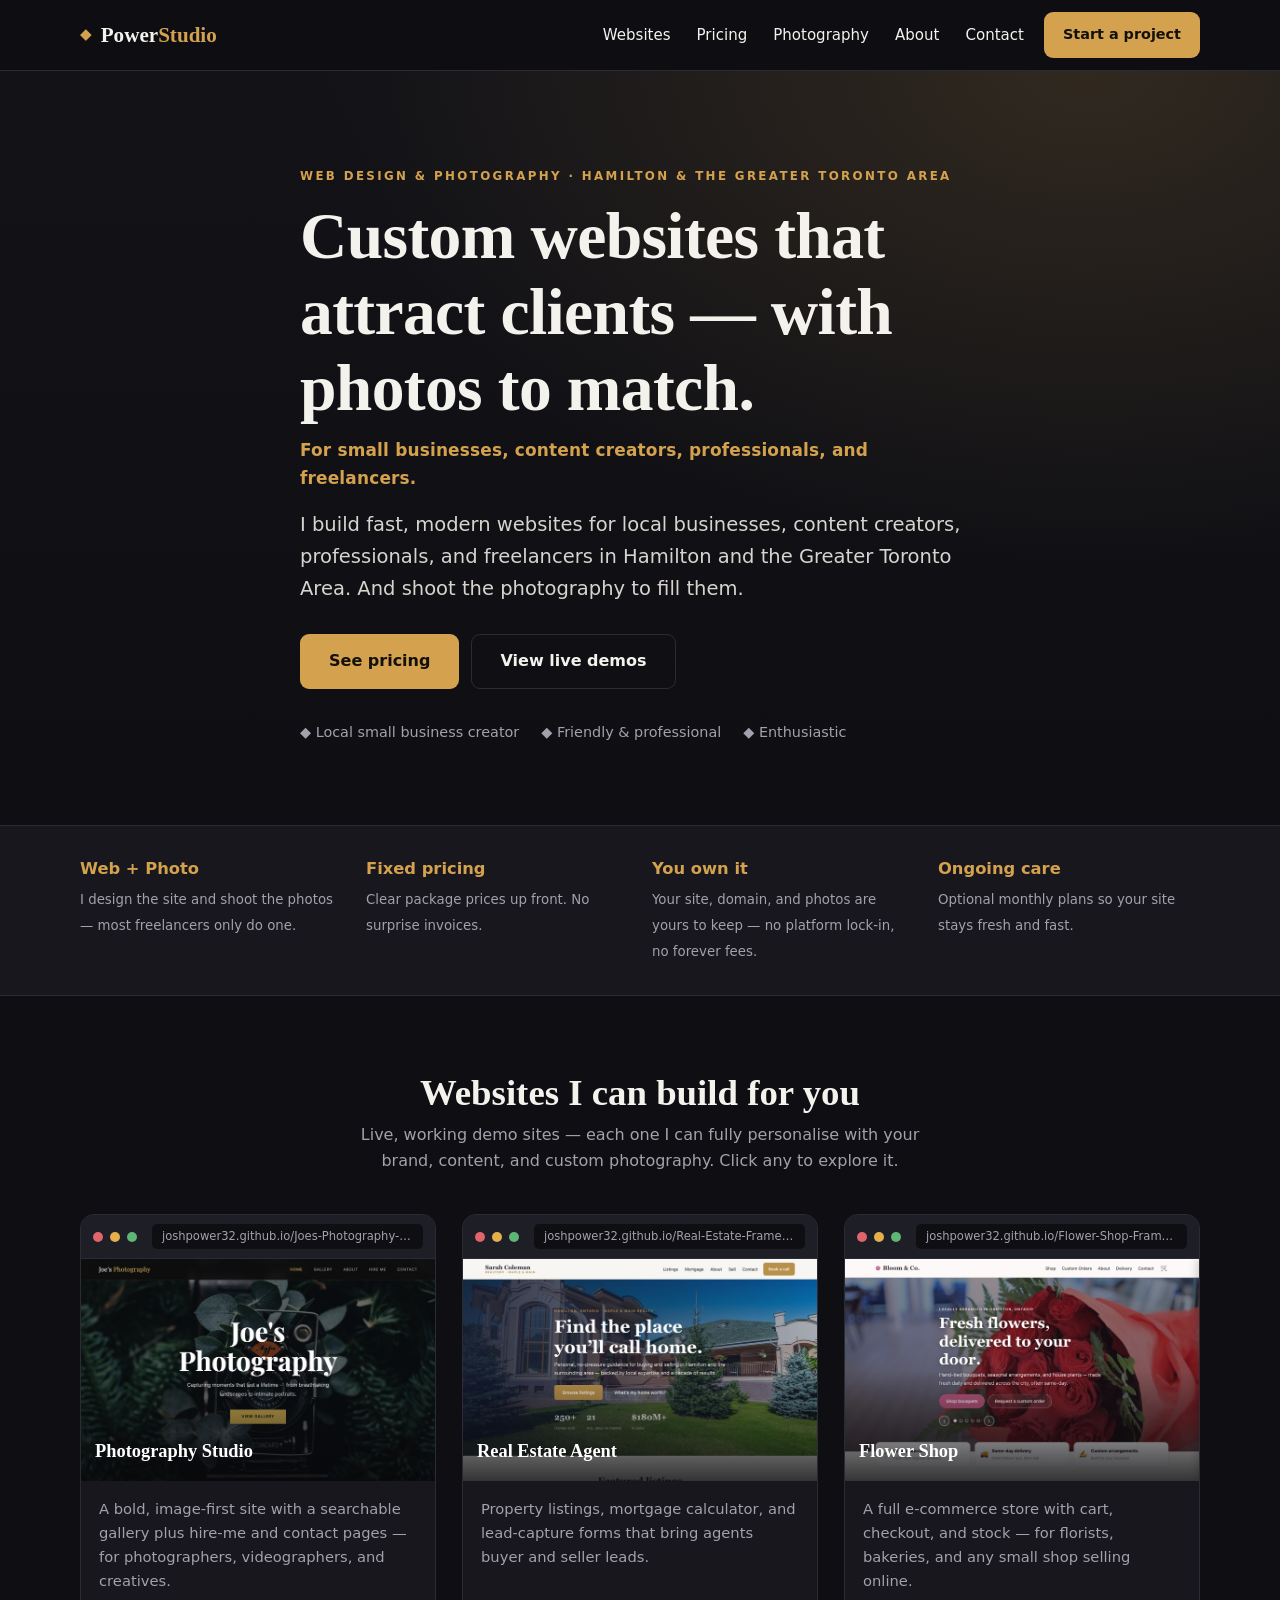
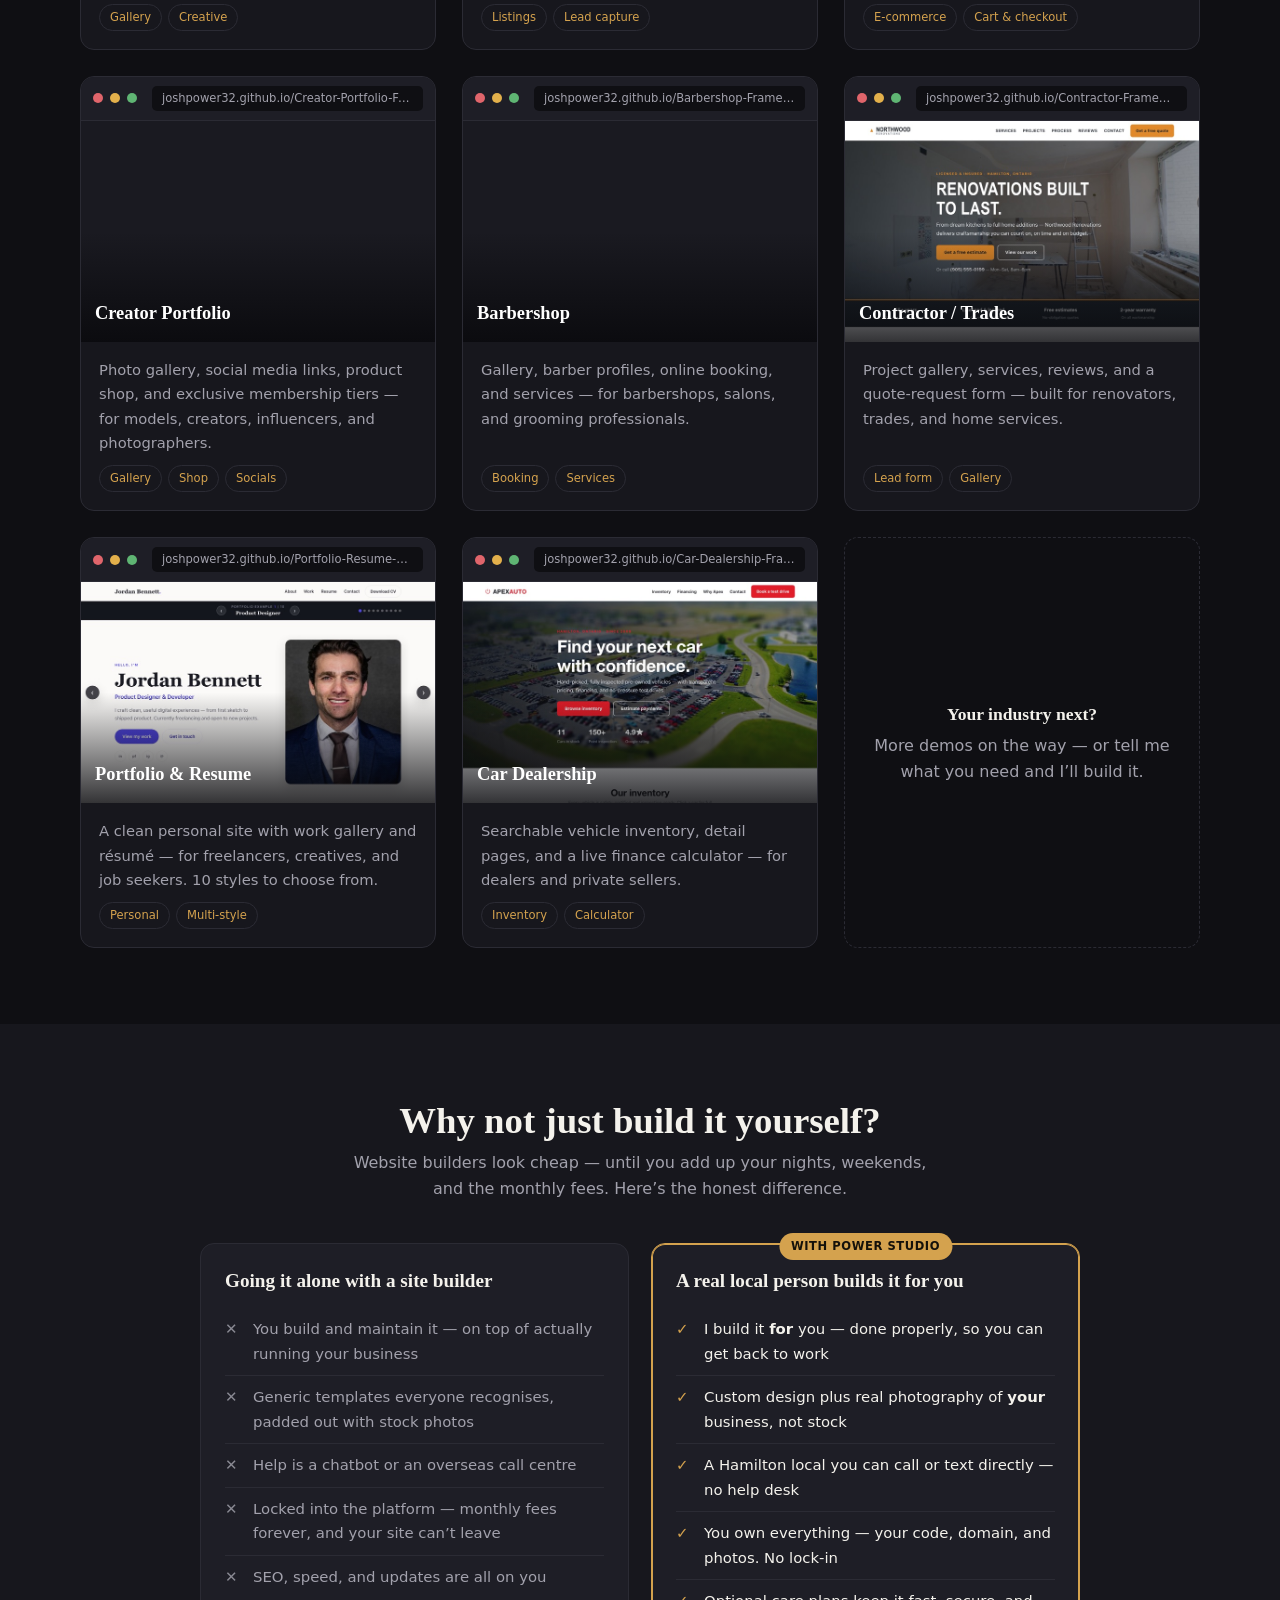
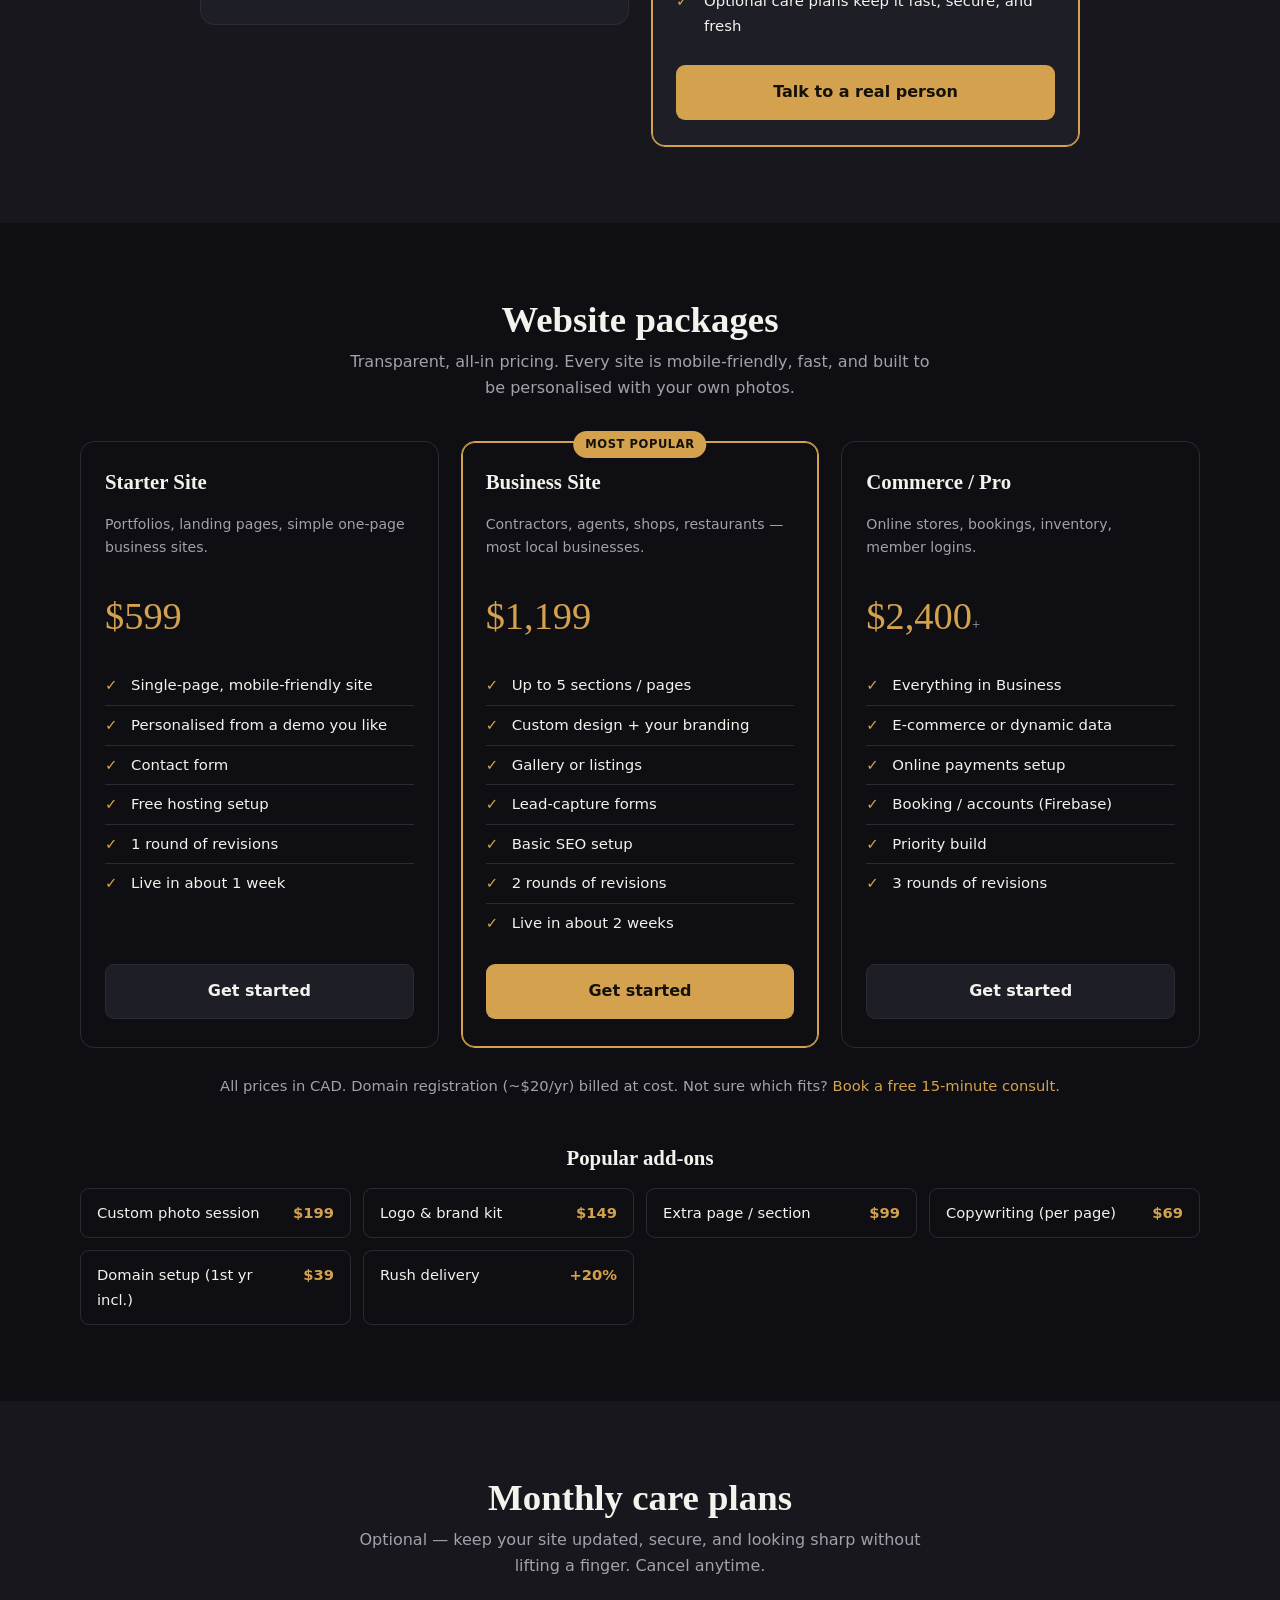
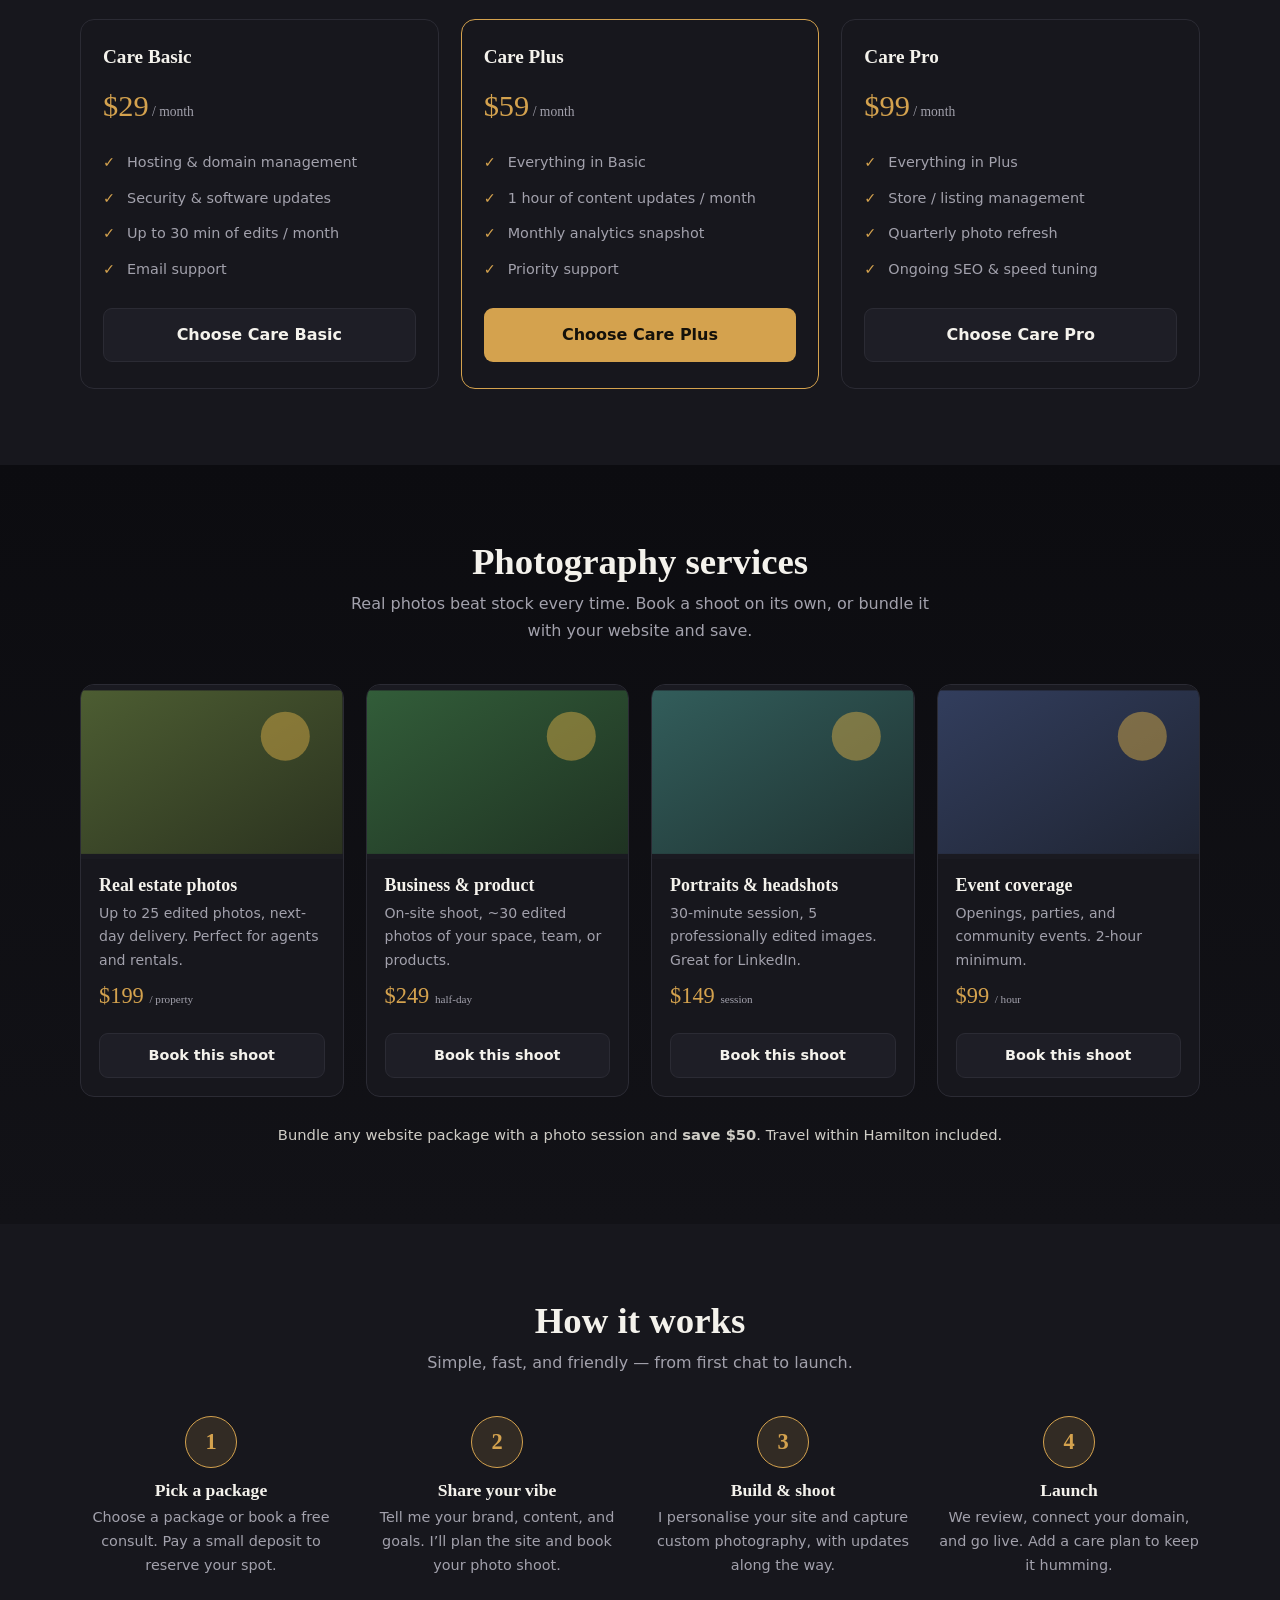
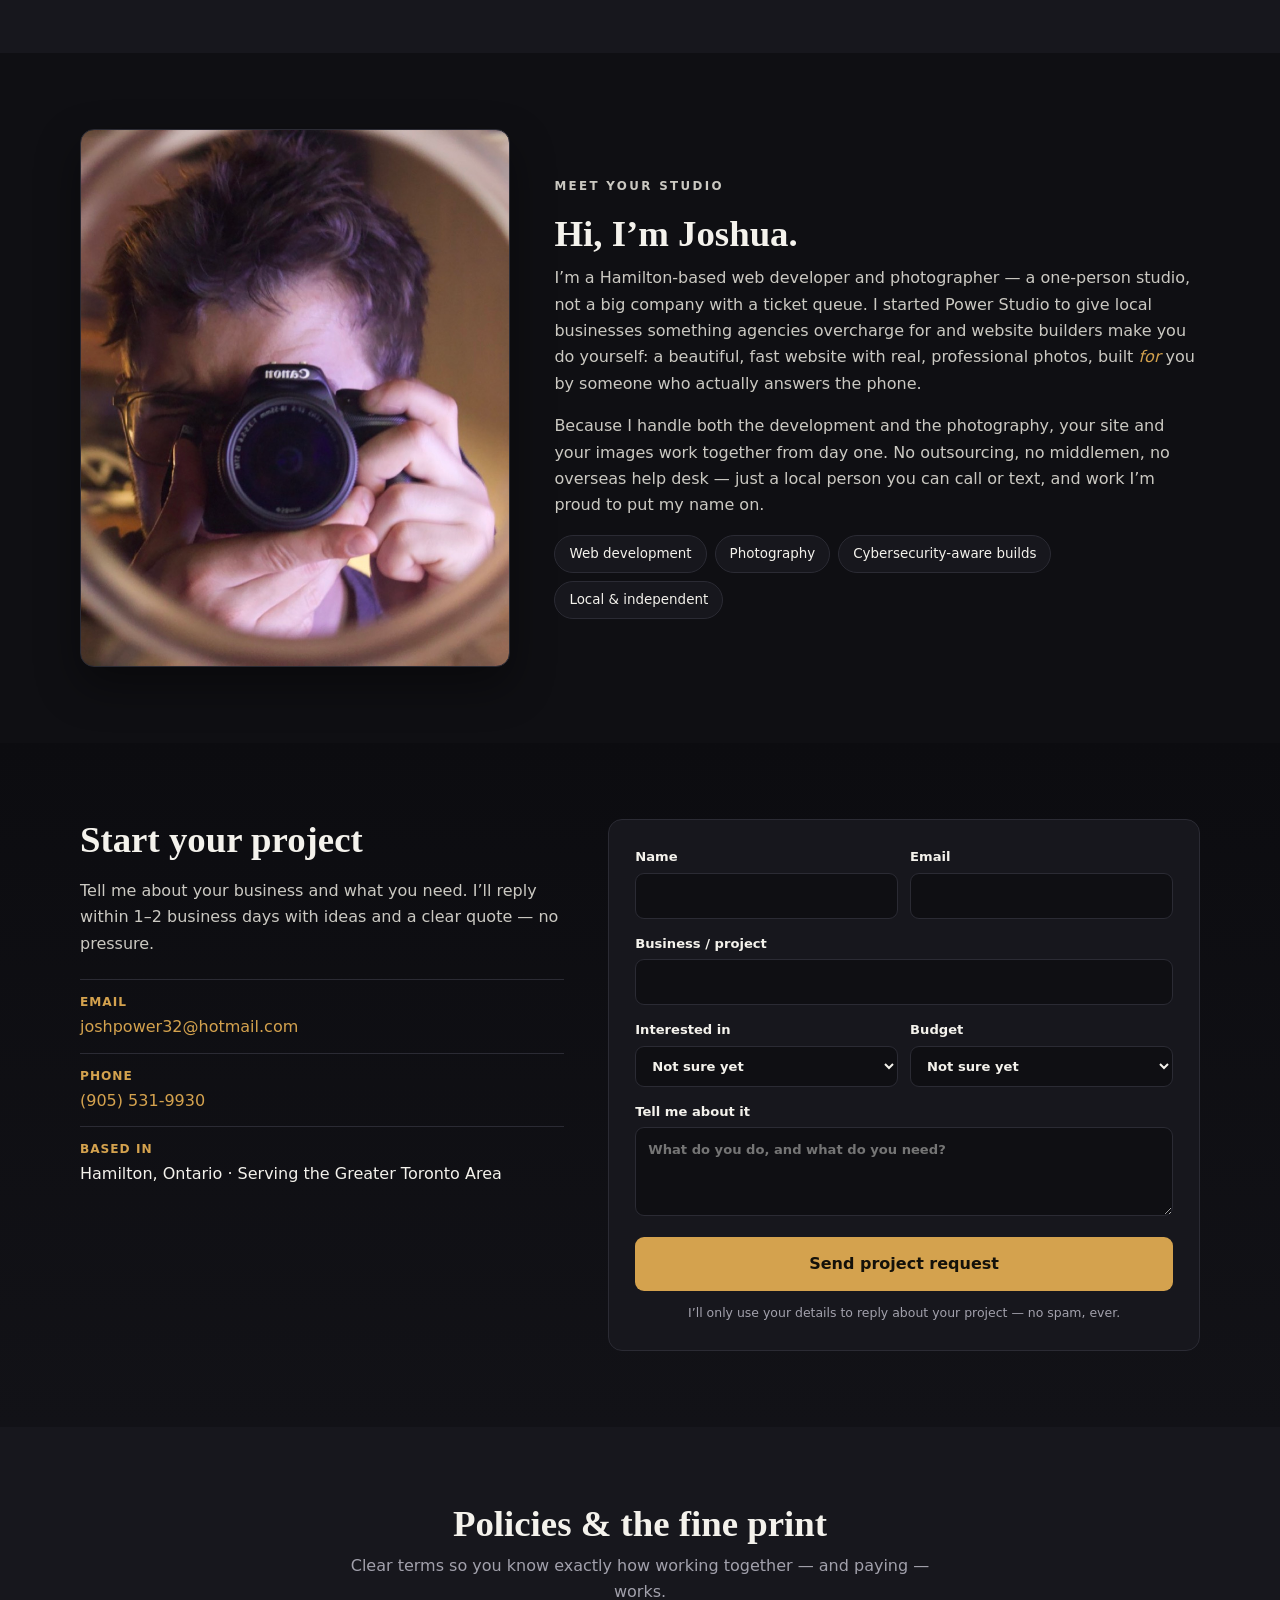
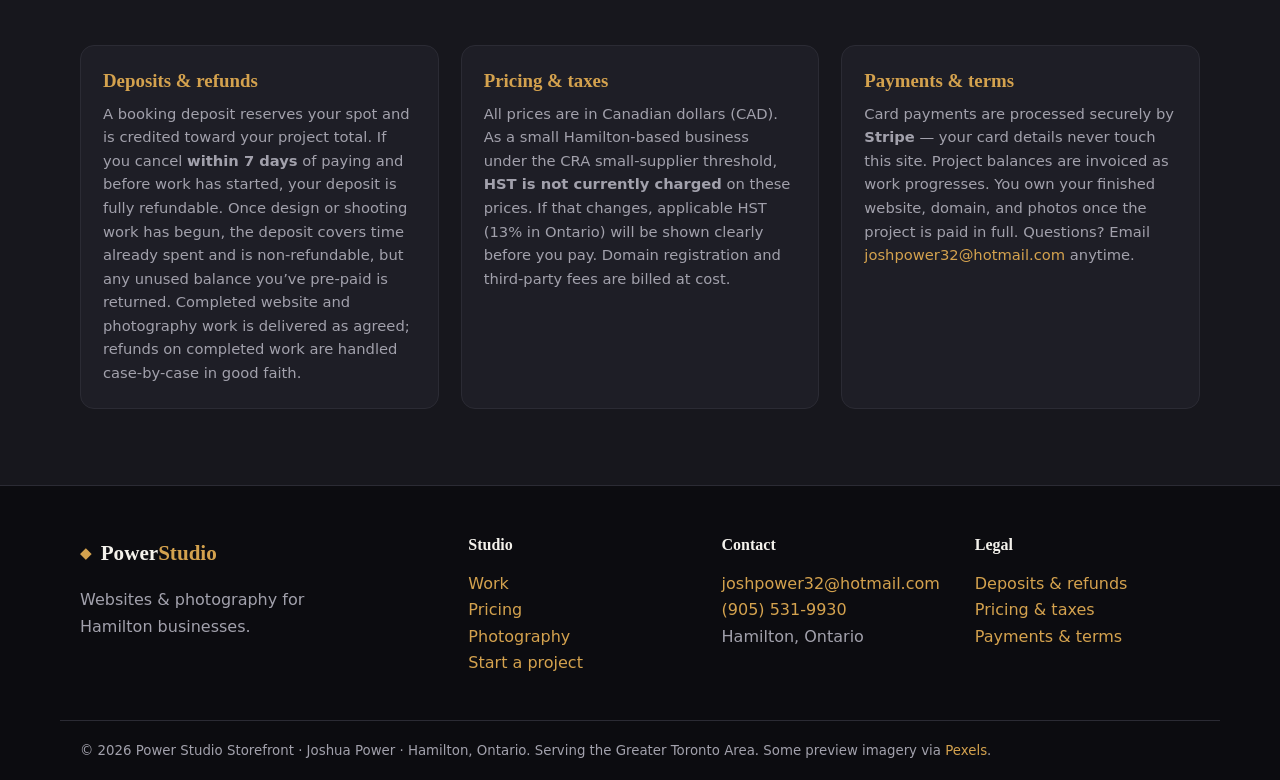
==== index.html @ 780d33e8 "Add content creators to hero tagline Co-Authored-By: Claude Haiku 4.5 <noreply@anthropic.com>" ====
<!DOCTYPE html>
<html lang="en">
<head>
    <meta charset="UTF-8">
    <meta name="viewport" content="width=device-width, initial-scale=1.0">
    <title>Power Studio — Websites &amp; Photography for Hamilton Businesses</title>
    <meta name="description" content="Custom websites and professional photography for local small businesses, professionals, and freelancers across Hamilton and the Greater Toronto Area, by Joshua Power. Browse packages, see live demos, and start your project.">

    <!-- Favicon -->
    <link rel="icon" type="image/svg+xml" href="assets/favicon.svg">

    <!-- Warm up Pexels connections for faster first image paint -->
    <link rel="preconnect" href="https://images.pexels.com">
    <link rel="preconnect" href="https://api.pexels.com" crossorigin>

    <!-- Open Graph / social share preview (Facebook, LinkedIn, iMessage) -->
    <meta property="og:type" content="website">
    <meta property="og:site_name" content="Power Studio Storefront">
    <meta property="og:title" content="Power Studio — Websites &amp; Photography for Hamilton Businesses">
    <meta property="og:description" content="Fast, modern websites with professional photography to match — for local small businesses, professionals, and freelancers across Hamilton &amp; the Greater Toronto Area.">
    <meta property="og:url" content="https://joshpower32.github.io/Power-Studio-Storefront/">
    <meta property="og:image" content="https://joshpower32.github.io/Power-Studio-Storefront/assets/share-card.jpg">
    <meta property="og:image:alt" content="Power Studio — websites &amp; photography for Hamilton businesses">

    <!-- Twitter / X card -->
    <meta name="twitter:card" content="summary_large_image">
    <meta name="twitter:title" content="Power Studio — Websites &amp; Photography for Hamilton Businesses">
    <meta name="twitter:description" content="Fast, modern websites with professional photography to match — for local businesses across Hamilton &amp; the Greater Toronto Area.">
    <meta name="twitter:image" content="https://joshpower32.github.io/Power-Studio-Storefront/assets/share-card.jpg">

    <link rel="stylesheet" href="styles.css">
</head>
<body>
    <!-- ===== Header / Nav ===== -->
    <header class="site-header" id="top">
        <div class="wrap nav">
            <a href="#top" class="brand">
                <span class="brand-mark" aria-hidden="true">◆</span>
                <span class="brand-name">Power<span>Studio</span></span>
            </a>
            <button class="nav-toggle" id="navToggle" aria-label="Open menu" aria-expanded="false">&#9776;</button>
            <nav class="nav-links" id="navLinks" aria-label="Primary">
                <a href="#work">Websites</a>
                <a href="#pricing">Pricing</a>
                <a href="#photography">Photography</a>
                <a href="#about">About</a>
                <a href="#contact">Contact</a>
            </nav>
            <a class="btn btn-primary btn-sm header-cta" href="#contact">Start a project</a>
        </div>
    </header>

    <!-- ===== Hero ===== -->
    <section class="hero">
        <div class="wrap hero-inner">
            <p class="eyebrow">Web design &amp; photography · Hamilton &amp; the Greater Toronto Area</p>
            <h1>Custom websites that attract clients — with photos to match.</h1>
            <p class="tagline-line">For small businesses, content creators, professionals, and freelancers.</p>
            <p class="lede">I build fast, modern websites for local businesses, content creators, professionals, and freelancers in Hamilton and the Greater Toronto Area. And shoot the photography to fill them.</p>
            <div class="hero-actions">
                <a class="btn btn-primary" href="#pricing">See pricing</a>
                <a class="btn btn-outline" href="#work">View live demos</a>
            </div>
            <div class="hero-diff">
                <span>◆ Local small business creator</span>
                <span>◆ Friendly &amp; professional</span>
                <span>◆ Enthusiastic</span>
            </div>
        </div>
    </section>

    <!-- ===== Differentiator strip ===== -->
    <section class="strip">
        <div class="wrap strip-inner">
            <div class="strip-item"><b>Web + Photo</b><small>I design the site and shoot the photos — most freelancers only do one.</small></div>
            <div class="strip-item"><b>Fixed pricing</b><small>Clear package prices up front. No surprise invoices.</small></div>
            <div class="strip-item"><b>You own it</b><small>Your site, domain, and photos are yours to keep — no platform lock-in, no forever fees.</small></div>
            <div class="strip-item"><b>Ongoing care</b><small>Optional monthly plans so your site stays fresh and fast.</small></div>
        </div>
    </section>

    <!-- ===== Work / demos ===== -->
    <section id="work" class="section">
        <div class="wrap">
            <div class="section-head">
                <h2>Websites I can build for you</h2>
                <p>Live, working demo sites — each one I can fully personalise with your brand, content, and custom photography. Click any to explore it.</p>
            </div>
            <div class="work-grid" id="workGrid"></div>
        </div>
    </section>

    <!-- ===== Why not DIY? comparison ===== -->
    <section id="why" class="section section-alt">
        <div class="wrap">
            <div class="section-head">
                <h2>Why not just build it yourself?</h2>
                <p>Website builders look cheap — until you add up your nights, weekends, and the monthly fees. Here’s the honest difference.</p>
            </div>
            <div class="compare-grid">
                <div class="compare-card compare-diy">
                    <h3>Going it alone with a site builder</h3>
                    <ul>
                        <li>You build and maintain it — on top of actually running your business</li>
                        <li>Generic templates everyone recognises, padded out with stock photos</li>
                        <li>Help is a chatbot or an overseas call centre</li>
                        <li>Locked into the platform — monthly fees forever, and your site can’t leave</li>
                        <li>SEO, speed, and updates are all on you</li>
                    </ul>
                </div>
                <div class="compare-card compare-you">
                    <span class="compare-tag">With Power Studio</span>
                    <h3>A real local person builds it for you</h3>
                    <ul>
                        <li>I build it <b>for</b> you — done properly, so you can get back to work</li>
                        <li>Custom design plus real photography of <b>your</b> business, not stock</li>
                        <li>A Hamilton local you can call or text directly — no help desk</li>
                        <li>You own everything — your code, domain, and photos. No lock-in</li>
                        <li>Optional care plans keep it fast, secure, and fresh</li>
                    </ul>
                    <a class="btn btn-primary btn-block" href="#contact">Talk to a real person</a>
                </div>
            </div>
        </div>
    </section>

    <!-- ===== Pricing: website packages ===== -->
    <section id="pricing" class="section">
        <div class="wrap">
            <div class="section-head">
                <h2>Website packages</h2>
                <p>Transparent, all-in pricing. Every site is mobile-friendly, fast, and built to be personalised with your own photos.</p>
            </div>
            <div class="package-grid" id="packageGrid"></div>
            <p class="pricing-foot">All prices in CAD. Domain registration (~$20/yr) billed at cost. Not sure which fits? <a href="#contact">Book a free 15-minute consult.</a></p>

            <div class="addons">
                <h3>Popular add-ons</h3>
                <ul class="addon-list" id="addonList"></ul>
            </div>
        </div>
    </section>

    <!-- ===== Care plans ===== -->
    <section id="care" class="section section-alt">
        <div class="wrap">
            <div class="section-head">
                <h2>Monthly care plans</h2>
                <p>Optional — keep your site updated, secure, and looking sharp without lifting a finger. Cancel anytime.</p>
            </div>
            <div class="care-grid" id="careGrid"></div>
        </div>
    </section>

    <!-- ===== Photography ===== -->
    <section id="photography" class="section section-dark">
        <div class="wrap">
            <div class="section-head section-head--light">
                <h2>Photography services</h2>
                <p>Real photos beat stock every time. Book a shoot on its own, or bundle it with your website and save.</p>
            </div>
            <div class="photo-grid" id="photoGrid"></div>
            <p class="pricing-foot light">Bundle any website package with a photo session and <b>save $50</b>. Travel within Hamilton included.</p>
        </div>
    </section>

    <!-- ===== Process ===== -->
    <section class="section section-alt">
        <div class="wrap">
            <div class="section-head">
                <h2>How it works</h2>
                <p>Simple, fast, and friendly — from first chat to launch.</p>
            </div>
            <ol class="process-steps">
                <li><span class="step-num">1</span><h3>Pick a package</h3><p>Choose a package or book a free consult. Pay a small deposit to reserve your spot.</p></li>
                <li><span class="step-num">2</span><h3>Share your vibe</h3><p>Tell me your brand, content, and goals. I’ll plan the site and book your photo shoot.</p></li>
                <li><span class="step-num">3</span><h3>Build &amp; shoot</h3><p>I personalise your site and capture custom photography, with updates along the way.</p></li>
                <li><span class="step-num">4</span><h3>Launch</h3><p>We review, connect your domain, and go live. Add a care plan to keep it humming.</p></li>
            </ol>
        </div>
    </section>

    <!-- ===== About ===== -->
    <section id="about" class="section">
        <div class="wrap about-grid">
            <div class="about-portrait" id="aboutPortrait" aria-hidden="true"></div>
            <div class="about-copy">
                <p class="eyebrow">Meet your studio</p>
                <h2>Hi, I’m Joshua.</h2>
                <p>I’m a Hamilton-based web developer and photographer — a one-person studio, not a big company with a ticket queue. I started Power Studio to give local businesses something agencies overcharge for and website builders make you do yourself: a beautiful, fast website with real, professional photos, built <em>for</em> you by someone who actually answers the phone.</p>
                <p>Because I handle both the development and the photography, your site and your images work together from day one. No outsourcing, no middlemen, no overseas help desk — just a local person you can call or text, and work I’m proud to put my name on.</p>
                <div class="about-badges">
                    <span>Web development</span><span>Photography</span><span>Cybersecurity-aware builds</span><span>Local &amp; independent</span>
                </div>
            </div>
        </div>
    </section>

    <!-- ===== Contact ===== -->
    <section id="contact" class="section section-dark">
        <div class="wrap contact-grid">
            <div class="contact-info">
                <h2>Start your project</h2>
                <p>Tell me about your business and what you need. I’ll reply within 1–2 business days with ideas and a clear quote — no pressure.</p>
                <ul class="contact-list">
                    <li><b>Email</b><a href="mailto:joshpower32@hotmail.com">joshpower32@hotmail.com</a></li>
                    <li><b>Phone</b><a href="tel:+19055319930">(905) 531-9930</a></li>
                    <li><b>Based in</b>Hamilton, Ontario · Serving the Greater Toronto Area</li>
                </ul>
            </div>
            <form class="contact-form" id="contactForm">
                <!-- Honeypot: hidden from people, bots fill it → Web3Forms rejects the spam -->
                <input type="checkbox" name="botcheck" tabindex="-1" autocomplete="off" style="display:none !important" aria-hidden="true">
                <div class="field-row">
                    <div class="field"><label>Name<input name="name" required></label></div>
                    <div class="field"><label>Email<input type="email" name="email" required></label></div>
                </div>
                <div class="field"><label>Business / project<input name="business"></label></div>
                <div class="field-row">
                    <div class="field"><label>Interested in<select name="package" id="contactPackage">
                        <option>Not sure yet</option>
                        <option>Starter Site</option><option>Business Site</option><option>Commerce / Pro Site</option>
                        <option>Photography only</option><option>Care plan</option>
                    </select></label></div>
                    <div class="field"><label>Budget<select name="budget">
                        <option>Not sure yet</option><option>Under $750</option><option>$750 – $1,500</option><option>$1,500 – $3,000</option><option>$3,000+</option>
                    </select></label></div>
                </div>
                <div class="field"><label>Tell me about it<textarea name="message" rows="3" placeholder="What do you do, and what do you need?"></textarea></label></div>
                <button type="submit" class="btn btn-primary btn-block">Send project request</button>
                <p class="fineprint" id="contactNote">I’ll only use your details to reply about your project — no spam, ever.</p>
            </form>
        </div>
    </section>

    <!-- ===== Policies (refunds / taxes / terms) ===== -->
    <section id="policies" class="section section-alt">
        <div class="wrap">
            <div class="section-head">
                <h2>Policies &amp; the fine print</h2>
                <p>Clear terms so you know exactly how working together — and paying — works.</p>
            </div>
            <div class="policy-grid">
                <div class="policy-card">
                    <h3>Deposits &amp; refunds</h3>
                    <p>A booking deposit reserves your spot and is credited toward your project total. If you cancel <b>within 7 days</b> of paying and before work has started, your deposit is fully refundable. Once design or shooting work has begun, the deposit covers time already spent and is non-refundable, but any unused balance you’ve pre-paid is returned. Completed website and photography work is delivered as agreed; refunds on completed work are handled case-by-case in good faith.</p>
                </div>
                <div class="policy-card">
                    <h3>Pricing &amp; taxes</h3>
                    <p>All prices are in Canadian dollars (CAD). As a small Hamilton-based business under the CRA small-supplier threshold, <b>HST is not currently charged</b> on these prices. If that changes, applicable HST (13% in Ontario) will be shown clearly before you pay. Domain registration and third-party fees are billed at cost.</p>
                </div>
                <div class="policy-card">
                    <h3>Payments &amp; terms</h3>
                    <p>Card payments are processed securely by <b>Stripe</b> — your card details never touch this site. Project balances are invoiced as work progresses. You own your finished website, domain, and photos once the project is paid in full. Questions? Email <a href="mailto:joshpower32@hotmail.com">joshpower32@hotmail.com</a> anytime.</p>
                </div>
            </div>
        </div>
    </section>

    <!-- ===== Footer ===== -->
    <footer class="site-footer">
        <div class="wrap footer-grid">
            <div>
                <a href="#top" class="brand brand--footer"><span class="brand-mark" aria-hidden="true">◆</span><span class="brand-name">Power<span>Studio</span></span></a>
                <p class="muted">Websites &amp; photography for<br>Hamilton businesses.</p>
            </div>
            <div><h4>Studio</h4><p class="muted"><a href="#work">Work</a><br><a href="#pricing">Pricing</a><br><a href="#photography">Photography</a><br><a href="#contact">Start a project</a></p></div>
            <div><h4>Contact</h4><p class="muted"><a href="mailto:joshpower32@hotmail.com">joshpower32@hotmail.com</a><br><a href="tel:+19055319930">(905) 531-9930</a><br>Hamilton, Ontario</p></div>
            <div><h4>Legal</h4><p class="muted"><a href="#policies">Deposits &amp; refunds</a><br><a href="#policies">Pricing &amp; taxes</a><br><a href="#policies">Payments &amp; terms</a></p></div>
        </div>
        <div class="wrap footer-bottom">
            <small>&copy; <span id="year"></span> Power Studio Storefront · Joshua Power · Hamilton, Ontario. Serving the Greater Toronto Area. Some preview imagery via <a href="https://www.pexels.com" target="_blank" rel="noopener">Pexels</a>.</small>
        </div>
    </footer>

    <!-- ===== Checkout / deposit modal ===== -->
    <div class="modal" id="checkoutModal" aria-hidden="true">
        <div class="modal-card">
            <button class="icon-btn modal-close" id="checkoutClose" aria-label="Close">&times;</button>
            <div id="checkoutBody"></div>
        </div>
    </div>

    <!-- ===== Toast ===== -->
    <div class="toast" id="toast" hidden></div>

    <script src="app.js"></script>
</body>
</html>
---- styles.css ----
/* =====================================================================
   Power Studio — Freelancer storefront
   ---------------------------------------------------------------------
   Joshua's own sales site: showcases the framework demos, sells web
   packages + photography, and takes deposits. Dark + gold premium theme.
   Content (demos, packages, care plans, photo packages, add-ons) is
   data-driven from arrays in app.js — add a framework by adding an entry.
   ===================================================================== */
:root {
    --bg: #0f0f13;
    --surface: #17171d;
    --surface-2: #1e1e26;
    --tint: #1a1a21;
    --ink: #f4f2ec;
    --muted: #a2a1ac;
    --line: #2b2b34;
    --brand: #d4a24e;          /* gold */
    --brand-dark: #b9863a;
    --brand-soft: rgba(212, 162, 78, .14);

    --font-head: Georgia, "Times New Roman", serif;
    --font-body: system-ui, -apple-system, "Segoe UI", Roboto, sans-serif;

    --radius: 14px;
    --radius-sm: 9px;
    --shadow-md: 0 18px 44px rgba(0, 0, 0, .4);
    --maxw: 1160px;
}

* { box-sizing: border-box; }
html { scroll-behavior: smooth; }
body { margin: 0; background: var(--bg); color: var(--ink); font-family: var(--font-body); line-height: 1.65; -webkit-font-smoothing: antialiased; }
img { max-width: 100%; display: block; }
a { color: var(--brand); text-decoration: none; }
a:hover { text-decoration: underline; }
h1, h2, h3, h4 { font-family: var(--font-head); font-weight: 600; line-height: 1.16; color: var(--ink); }
.wrap { max-width: var(--maxw); margin: 0 auto; padding: 0 20px; }
.muted { color: var(--muted); }
.eyebrow { text-transform: uppercase; letter-spacing: .2em; font-size: .74rem; color: var(--brand); font-weight: 700; margin: 0 0 .7rem; }
em { color: var(--brand); font-style: italic; }

/* ---------- Buttons ---------- */
.btn { display: inline-block; border: 1px solid transparent; border-radius: var(--radius-sm); padding: 13px 28px; font: inherit; font-weight: 600; cursor: pointer; transition: transform .12s ease, background .15s ease, box-shadow .15s ease; text-align: center; }
.btn:hover { text-decoration: none; transform: translateY(-1px); }
.btn-primary { background: var(--brand); color: #14110a; }
.btn-primary:hover { background: var(--brand-dark); box-shadow: 0 8px 22px rgba(212,162,78,.3); }
.btn-outline { background: transparent; color: var(--ink); border-color: var(--line); }
.btn-outline:hover { border-color: var(--brand); color: var(--brand); }
.btn-ghost { background: var(--surface-2); color: var(--ink); border: 1px solid var(--line); }
.btn-ghost:hover { border-color: var(--brand); }
.btn-block { width: 100%; }
.btn-sm { padding: 10px 18px; font-size: .9rem; }
.icon-btn { background: none; border: none; font-size: 1.7rem; line-height: 1; cursor: pointer; color: var(--muted); padding: 4px; }
.icon-btn:hover { color: var(--ink); }

/* ---------- Header / nav ---------- */
.site-header { position: sticky; top: 0; z-index: 50; background: rgba(15,15,19,.86); backdrop-filter: blur(10px); border-bottom: 1px solid var(--line); }
.nav { display: flex; align-items: center; gap: 18px; height: 70px; }
.brand { display: flex; align-items: center; gap: 9px; color: var(--ink); }
.brand:hover { text-decoration: none; }
.brand-mark { color: var(--brand); font-size: .95rem; }
.brand-name { font-family: var(--font-head); font-weight: 600; font-size: 1.32rem; }
.brand-name span { color: var(--brand); }
.nav-links { display: flex; gap: 26px; margin-left: auto; }
.nav-links a { color: var(--ink); font-weight: 500; font-size: .94rem; }
.nav-links a:hover { color: var(--brand); text-decoration: none; }
.header-cta { margin-left: 2px; }
.nav-toggle { display: none; background: none; border: none; font-size: 1.5rem; cursor: pointer; color: var(--ink); margin-left: auto; }

/* ---------- Hero ---------- */
.hero { position: relative; padding: 96px 0 80px; background:
    radial-gradient(120% 130% at 85% 0%, rgba(212,162,78,.16) 0%, transparent 50%),
    linear-gradient(180deg, #121217 0%, var(--bg) 100%); overflow: hidden; }
.hero-inner { max-width: 720px; position: relative; }
.hero h1 { font-size: clamp(2.4rem, 6vw, 4.1rem); margin: 0 0 .7rem; letter-spacing: -.01em; }
.tagline-line { font-size: 1.06rem; color: var(--brand); font-weight: 600; margin: 0 0 1rem; letter-spacing: .01em; }
.lede { font-size: 1.22rem; color: #d6d4cd; margin: 0 0 1.8rem; max-width: 34em; }
.hero-actions { display: flex; gap: 12px; flex-wrap: wrap; margin-bottom: 2rem; }
.hero-diff { display: flex; flex-wrap: wrap; gap: 8px 22px; color: var(--muted); font-size: .9rem; }
.hero-diff span { white-space: nowrap; }

/* ---------- Differentiator strip ---------- */
.strip { border-top: 1px solid var(--line); border-bottom: 1px solid var(--line); background: var(--surface); }
.strip-inner { display: grid; grid-template-columns: repeat(4, 1fr); gap: 24px; padding: 30px 20px; }
.strip-item b { display: block; color: var(--brand); font-size: 1.02rem; margin-bottom: 3px; }
.strip-item small { color: var(--muted); line-height: 1.45; }

/* ---------- Sections ---------- */
.section { padding: 76px 0; }
.section-alt { background: var(--surface); }
.section-dark { background: linear-gradient(180deg, #0c0c10, #121217); }
.section-head { text-align: center; max-width: 600px; margin: 0 auto 40px; }
.section-head h2 { font-size: 2.3rem; margin: 0 0 .45rem; }
.section-head p { color: var(--muted); margin: 0; }

/* ---------- Work / demo cards (browser frame) ---------- */
.work-grid { display: grid; grid-template-columns: repeat(auto-fill, minmax(330px, 1fr)); gap: 26px; }
.work-card { background: var(--surface); border: 1px solid var(--line); border-radius: var(--radius); overflow: hidden; transition: transform .15s ease, border-color .15s ease, box-shadow .15s ease; display: flex; flex-direction: column; }
.work-card:hover { transform: translateY(-4px); border-color: var(--brand); box-shadow: var(--shadow-md); }
.browser-bar { display: flex; align-items: center; gap: 7px; padding: 9px 12px; background: var(--surface-2); border-bottom: 1px solid var(--line); }
.browser-bar i { width: 10px; height: 10px; border-radius: 50%; background: #3a3a44; display: block; }
.browser-bar i:nth-child(1) { background: #e0656b; } .browser-bar i:nth-child(2) { background: #e3b04b; } .browser-bar i:nth-child(3) { background: #5fb573; }
.browser-url { margin-left: 8px; font-size: .72rem; color: var(--muted); background: var(--bg); border-radius: 5px; padding: 3px 10px; flex: 1; white-space: nowrap; overflow: hidden; text-overflow: ellipsis; }
.work-media { aspect-ratio: 16 / 10; position: relative; background: var(--tint); overflow: hidden; }
.work-media svg, .work-media img { width: 100%; height: 100%; object-fit: cover; }
/* Live site preview — iframe scaled down 3× so it shows as a miniature of the real page */
.work-media iframe { position: absolute; top: 0; left: 0; width: 300%; height: 300%; border: none; transform: scale(0.333); transform-origin: top left; pointer-events: none; }
.work-media .work-tagline { position: absolute; inset: 0; display: flex; align-items: flex-end; padding: 14px; background: linear-gradient(transparent 50%, rgba(8,8,11,.82)); }
.work-tagline b { color: #fff; font-family: var(--font-head); font-size: 1.15rem; }
.work-body { padding: 16px 18px 18px; display: flex; flex-direction: column; gap: 10px; flex: 1; }
.work-body p { margin: 0; color: var(--muted); font-size: .92rem; flex: 1; }
.work-tags { display: flex; flex-wrap: wrap; gap: 6px; }
.work-tags span { font-size: .72rem; color: var(--brand); border: 1px solid var(--line); border-radius: 999px; padding: 3px 10px; }
.work-soon { display: flex; align-items: center; justify-content: center; text-align: center; border: 1px dashed var(--line); border-radius: var(--radius); color: var(--muted); padding: 40px 20px; min-height: 200px; background: transparent; }
.work-soon b { color: var(--ink); display: block; font-family: var(--font-head); font-size: 1.1rem; margin-bottom: 4px; }

/* ---------- Pricing packages ---------- */
.package-grid { display: grid; grid-template-columns: repeat(auto-fit, minmax(280px, 1fr)); gap: 22px; align-items: stretch; }
.package { background: var(--bg); border: 1px solid var(--line); border-radius: var(--radius); padding: 28px 24px; display: flex; flex-direction: column; position: relative; }
.section-alt .package { background: var(--surface-2); }
.package.featured { border-color: var(--brand); box-shadow: 0 0 0 1px var(--brand) inset; }
.package-tag { position: absolute; top: -11px; left: 50%; transform: translateX(-50%); background: var(--brand); color: #14110a; font-size: .72rem; font-weight: 700; padding: 4px 12px; border-radius: 999px; text-transform: uppercase; letter-spacing: .05em; }
.package h3 { font-size: 1.3rem; margin: 0 0 4px; }
.package .pkg-for { color: var(--muted); font-size: .88rem; min-height: 2.6em; }
.package .price { font-family: var(--font-head); font-size: 2.4rem; color: var(--brand); margin: 12px 0 2px; }
.package .price small { font-size: .9rem; color: var(--muted); }
.package ul { list-style: none; padding: 0; margin: 16px 0 22px; flex: 1; }
.package li { padding: 7px 0 7px 26px; position: relative; font-size: .93rem; border-top: 1px solid var(--line); }
.package li:first-child { border-top: none; }
.package li::before { content: "✓"; position: absolute; left: 0; color: var(--brand); font-weight: 800; }
.pricing-foot { text-align: center; color: var(--muted); margin: 26px 0 0; font-size: .92rem; }
.pricing-foot.light { color: #cfcdc6; }

/* ---------- Add-ons ---------- */
.addons { margin-top: 48px; }
.addons h3 { text-align: center; font-size: 1.3rem; margin: 0 0 18px; }
.addon-list { list-style: none; padding: 0; margin: 0; display: grid; grid-template-columns: repeat(auto-fill, minmax(240px, 1fr)); gap: 12px; }
.addon-list li { display: flex; justify-content: space-between; gap: 12px; background: var(--bg); border: 1px solid var(--line); border-radius: var(--radius-sm); padding: 12px 16px; font-size: .92rem; }
.section-alt .addon-list li { background: var(--surface-2); }
.addon-list b { color: var(--brand); white-space: nowrap; }

/* ---------- Care plans ---------- */
.care-grid { display: grid; grid-template-columns: repeat(auto-fit, minmax(250px, 1fr)); gap: 22px; }
.care-card { background: var(--surface); border: 1px solid var(--line); border-radius: var(--radius); padding: 26px 22px; display: flex; flex-direction: column; }
.care-card.featured { border-color: var(--brand); }
.care-card h3 { font-size: 1.2rem; margin: 0 0 4px; }
.care-card .price { font-family: var(--font-head); font-size: 1.9rem; color: var(--brand); margin: 8px 0 14px; }
.care-card .price small { font-size: .85rem; color: var(--muted); }
.care-card ul { list-style: none; padding: 0; margin: 0 0 20px; flex: 1; }
.care-card li { padding: 6px 0 6px 24px; position: relative; font-size: .9rem; color: var(--muted); }
.care-card li::before { content: "✓"; position: absolute; left: 0; color: var(--brand); }

/* ---------- Photography ---------- */
.photo-grid { display: grid; grid-template-columns: repeat(auto-fill, minmax(250px, 1fr)); gap: 22px; }
.photo-card { background: var(--surface); border: 1px solid var(--line); border-radius: var(--radius); overflow: hidden; display: flex; flex-direction: column; transition: transform .15s ease, border-color .15s ease; }
.photo-card:hover { transform: translateY(-3px); border-color: var(--brand); }
.photo-media { aspect-ratio: 3 / 2; background: var(--tint); }
.photo-media svg, .photo-media img { width: 100%; height: 100%; object-fit: cover; }
.photo-body { padding: 16px 18px 18px; display: flex; flex-direction: column; gap: 6px; flex: 1; }
.photo-body h3 { font-size: 1.12rem; margin: 0; }
.photo-body p { margin: 0; color: var(--muted); font-size: .88rem; flex: 1; }
.photo-price { color: var(--brand); font-family: var(--font-head); font-size: 1.4rem; }
.photo-body .btn { margin-top: 12px; }

/* ---------- Policies ---------- */
.policy-grid { display: grid; grid-template-columns: repeat(auto-fit, minmax(280px, 1fr)); gap: 22px; }
.policy-card { background: var(--surface-2); border: 1px solid var(--line); border-radius: var(--radius); padding: 24px 22px; }
.policy-card h3 { font-size: 1.18rem; margin: 0 0 .6rem; color: var(--brand); }
.policy-card p { margin: 0; color: var(--muted); font-size: .92rem; line-height: 1.6; }

/* ---------- Why-not-DIY comparison ---------- */
.compare-grid { display: grid; grid-template-columns: 1fr 1fr; gap: 22px; align-items: start; max-width: 880px; margin: 0 auto; }
.compare-card { border: 1px solid var(--line); border-radius: var(--radius); padding: 26px 24px; position: relative; }
.compare-diy { background: var(--bg); }
.section-alt .compare-diy { background: var(--surface-2); }
.compare-you { background: var(--bg); border-color: var(--brand); box-shadow: 0 0 0 1px var(--brand) inset; }
.section-alt .compare-you { background: var(--surface-2); }
.compare-card h3 { font-size: 1.2rem; margin: 0 0 16px; }
.compare-card ul { list-style: none; padding: 0; margin: 0; }
.compare-card li { padding: 9px 0 9px 28px; position: relative; font-size: .93rem; border-top: 1px solid var(--line); color: var(--muted); }
.compare-card li:first-of-type { border-top: none; }
.compare-diy li::before { content: "✕"; position: absolute; left: 0; color: #8a8a93; font-weight: 700; }
.compare-you li { color: var(--ink); }
.compare-you li::before { content: "✓"; position: absolute; left: 0; color: var(--brand); font-weight: 800; }
.compare-tag { position: absolute; top: -11px; left: 50%; transform: translateX(-50%); background: var(--brand); color: #14110a; font-size: .72rem; font-weight: 700; padding: 4px 12px; border-radius: 999px; text-transform: uppercase; letter-spacing: .05em; }
.compare-you .btn { margin-top: 18px; }

/* ---------- Process ---------- */
.process-steps { list-style: none; padding: 0; margin: 0; display: grid; grid-template-columns: repeat(4, 1fr); gap: 24px; }
.process-steps li { text-align: center; }
.step-num { display: inline-flex; align-items: center; justify-content: center; width: 52px; height: 52px; border-radius: 50%; background: var(--brand-soft); color: var(--brand); border: 1px solid var(--brand); font-family: var(--font-head); font-weight: 700; font-size: 1.4rem; margin-bottom: 12px; }
.process-steps h3 { font-size: 1.1rem; margin: 0 0 .35rem; }
.process-steps p { margin: 0; color: var(--muted); font-size: .9rem; }

/* ---------- About ---------- */
.about-grid { display: grid; grid-template-columns: .8fr 1.2fr; gap: 44px; align-items: center; }
.about-portrait { aspect-ratio: 4 / 5; border-radius: var(--radius); background: var(--brand-soft); border: 1px solid var(--line); box-shadow: var(--shadow-md); background-size: cover; background-position: center; overflow: hidden; }
.about-copy h2 { font-size: 2.3rem; margin: 0 0 .6rem; }
.about-copy p { color: #cbc9c2; margin: 0 0 1rem; }
.about-badges { display: flex; flex-wrap: wrap; gap: 8px; margin-top: 14px; }
.about-badges span { background: var(--surface); border: 1px solid var(--line); border-radius: 999px; padding: 7px 14px; font-size: .84rem; }

/* ---------- Contact ---------- */
.contact-grid { display: grid; grid-template-columns: .9fr 1.1fr; gap: 44px; align-items: start; }
.contact-info h2 { font-size: 2.3rem; margin: 0 0 .5rem; }
.contact-info p { color: #cbc9c2; }
.contact-list { list-style: none; padding: 0; margin: 22px 0 0; }
.contact-list li { padding: 12px 0; border-top: 1px solid var(--line); display: flex; flex-direction: column; }
.contact-list b { font-size: .76rem; text-transform: uppercase; letter-spacing: .08em; color: var(--brand); margin-bottom: 2px; }
.contact-form { background: var(--surface); border: 1px solid var(--line); border-radius: var(--radius); padding: 26px; }
.field { margin-bottom: 14px; }
.field-row { display: grid; grid-template-columns: 1fr 1fr; gap: 12px; }
.field label { display: block; font-size: .82rem; font-weight: 600; color: var(--ink); }
.field input, .field select, .field textarea { width: 100%; margin-top: 5px; padding: 11px 12px; border: 1px solid var(--line); border-radius: var(--radius-sm); font: inherit; background: var(--bg); color: var(--ink); }
.field input:focus, .field select:focus, .field textarea:focus { outline: 2px solid var(--brand-soft); border-color: var(--brand); }
.fineprint { font-size: .78rem; color: var(--muted); margin: 12px 0 0; text-align: center; }

/* ---------- Footer ---------- */
.site-footer { border-top: 1px solid var(--line); background: #0c0c10; }
.footer-grid { display: grid; grid-template-columns: 1.6fr 1fr 1fr 1fr; gap: 28px; padding: 50px 20px 28px; }
.site-footer h4 { color: var(--ink); margin: 0 0 .5rem; }
.footer-bottom { border-top: 1px solid var(--line); padding: 16px 20px; }
.footer-bottom small { color: var(--muted); }

/* ---------- Checkout modal ---------- */
.modal { position: fixed; inset: 0; z-index: 120; background: rgba(0,0,0,.72); display: none; align-items: flex-start; justify-content: center; padding: 28px 16px; overflow-y: auto; }
.modal.open { display: flex; }
.modal-card { position: relative; background: var(--surface); border: 1px solid var(--line); border-radius: var(--radius); width: min(520px, 100%); padding: 28px; box-shadow: var(--shadow-md); }
.modal-close { position: absolute; top: 12px; right: 14px; }
.co-head h3 { margin: 0 0 4px; font-size: 1.5rem; }
.co-sum { background: var(--bg); border: 1px solid var(--line); border-radius: var(--radius-sm); padding: 16px; margin: 18px 0; }
.co-line { display: flex; justify-content: space-between; margin-bottom: 8px; }
.co-line:last-child { margin-bottom: 0; }
.co-total { border-top: 1px solid var(--line); padding-top: 10px; font-weight: 700; color: var(--ink); }
.co-total b { color: var(--brand); font-family: var(--font-head); font-size: 1.2rem; }
.co-pay { display: flex; flex-direction: column; gap: 10px; }
.co-note { font-size: .82rem; color: var(--muted); text-align: center; margin: 14px 0 0; }
.co-or { text-align: center; color: var(--muted); font-size: .85rem; margin: 14px 0 0; }

/* ---------- Toast ---------- */
.toast { position: fixed; left: 50%; bottom: 26px; transform: translateX(-50%) translateY(20px); background: var(--brand); color: #14110a; font-weight: 600; padding: 12px 22px; border-radius: var(--radius-sm); font-size: .93rem; z-index: 200; opacity: 0; transition: opacity .2s ease, transform .2s ease; box-shadow: var(--shadow-md); }
.toast.show { opacity: 1; transform: translateX(-50%) translateY(0); }

/* ---------- Responsive ---------- */
@media (max-width: 900px) {
    .nav-toggle { display: block; }
    .header-cta { display: none; }
    .nav-links { position: absolute; top: 70px; left: 0; right: 0; flex-direction: column; gap: 0; background: var(--surface); border-bottom: 1px solid var(--line); margin: 0; padding: 6px 0; transform: scaleY(0); transform-origin: top; transition: transform .18s ease; box-shadow: var(--shadow-md); }
    .nav-links.open { transform: scaleY(1); }
    .nav-links a { padding: 13px 20px; border-top: 1px solid var(--line); }
    .strip-inner { grid-template-columns: 1fr 1fr; }
    .process-steps { grid-template-columns: 1fr 1fr; gap: 28px 18px; }
    .about-grid, .contact-grid { grid-template-columns: 1fr; gap: 28px; }
    .compare-grid { grid-template-columns: 1fr; }
    .about-portrait { max-width: 320px; order: -1; }
    .footer-grid { grid-template-columns: 1fr 1fr; gap: 22px; }
}
@media (max-width: 480px) {
    .field-row { grid-template-columns: 1fr; }
    .strip-inner { grid-template-columns: 1fr; }
    .process-steps { grid-template-columns: 1fr; }
}
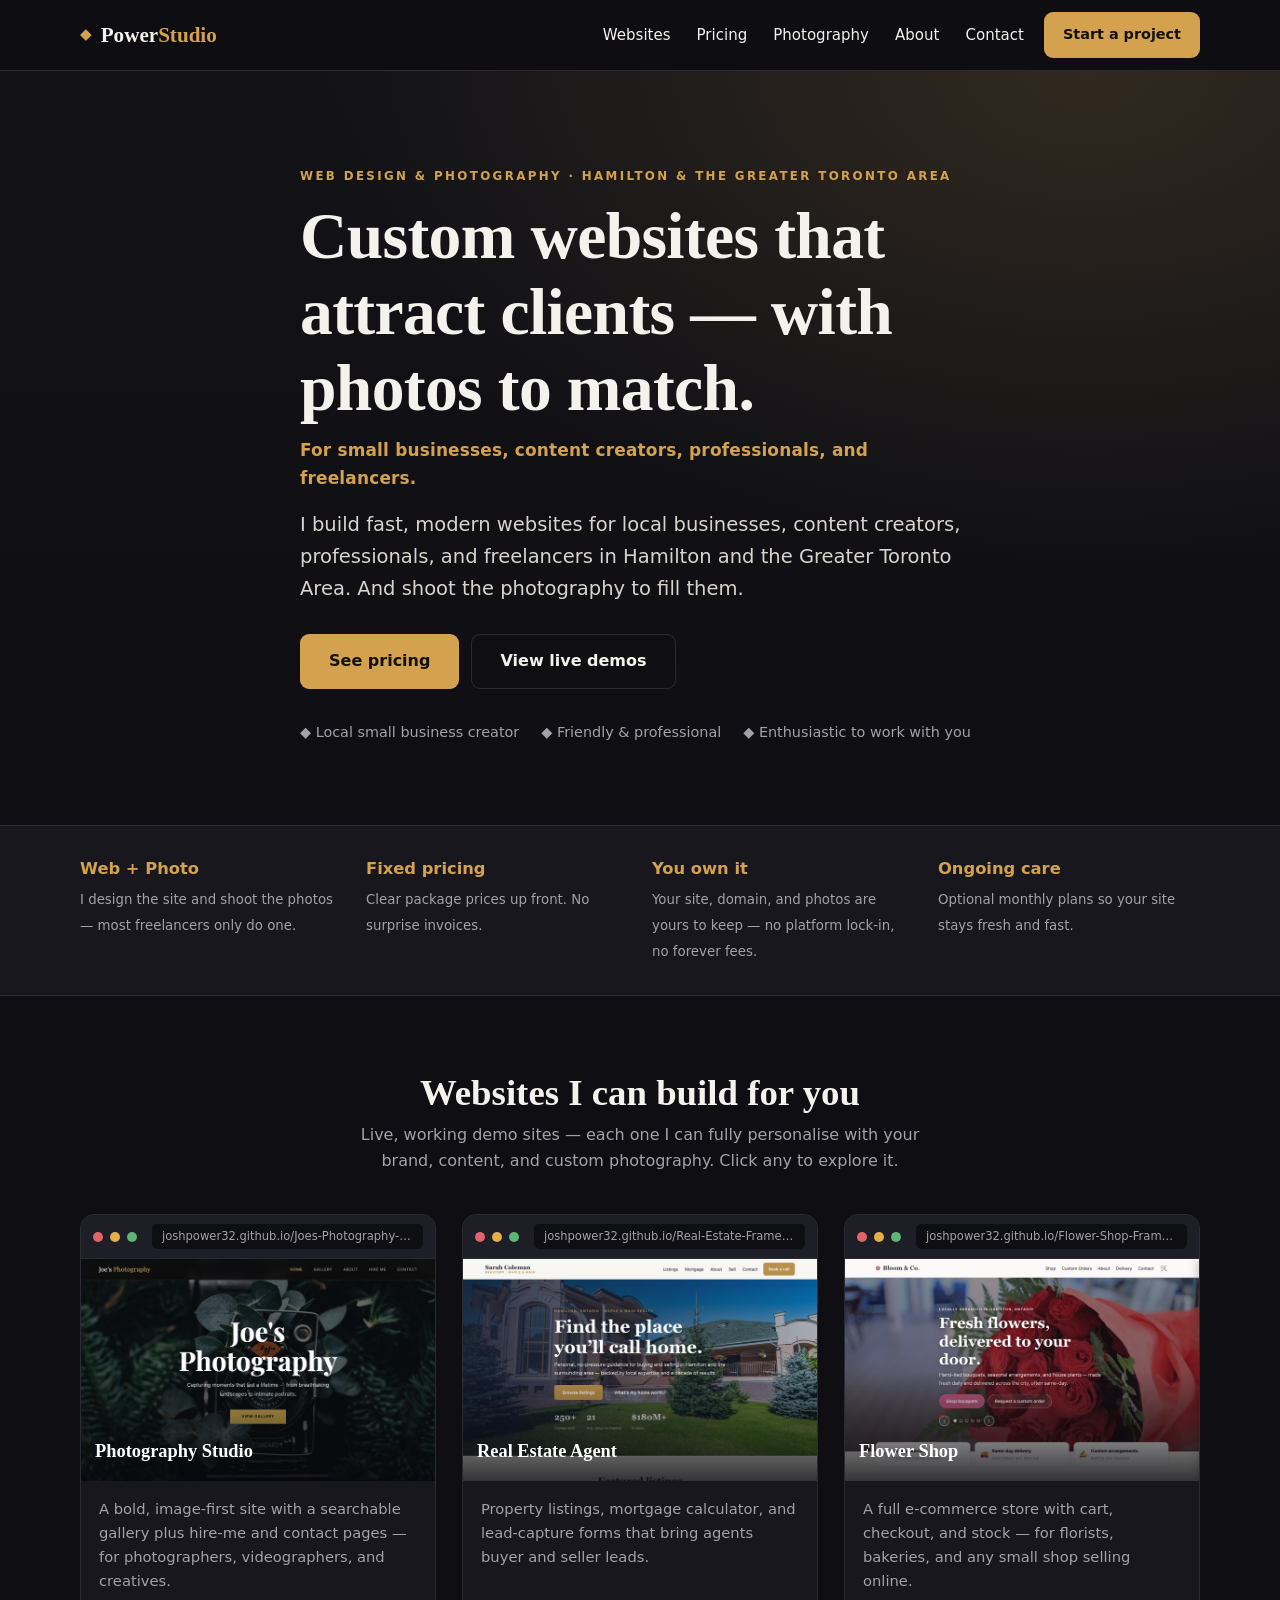
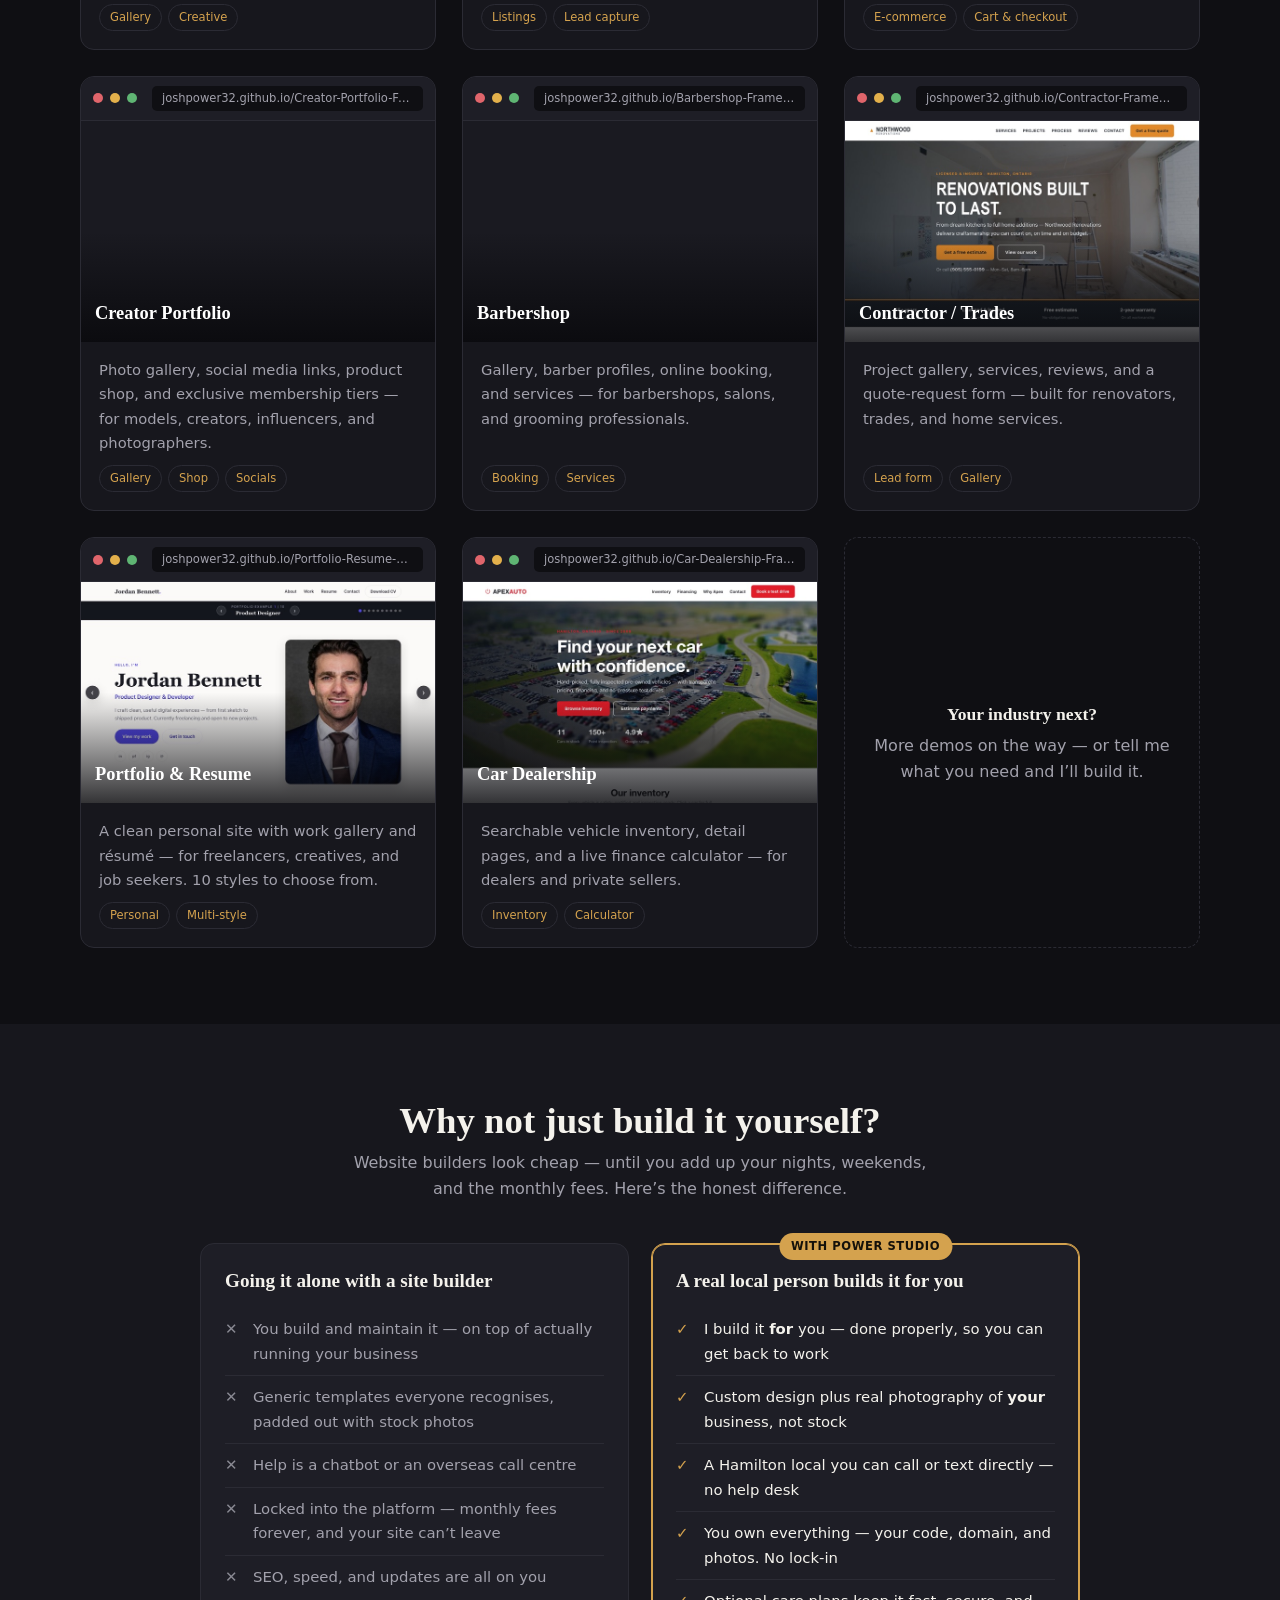
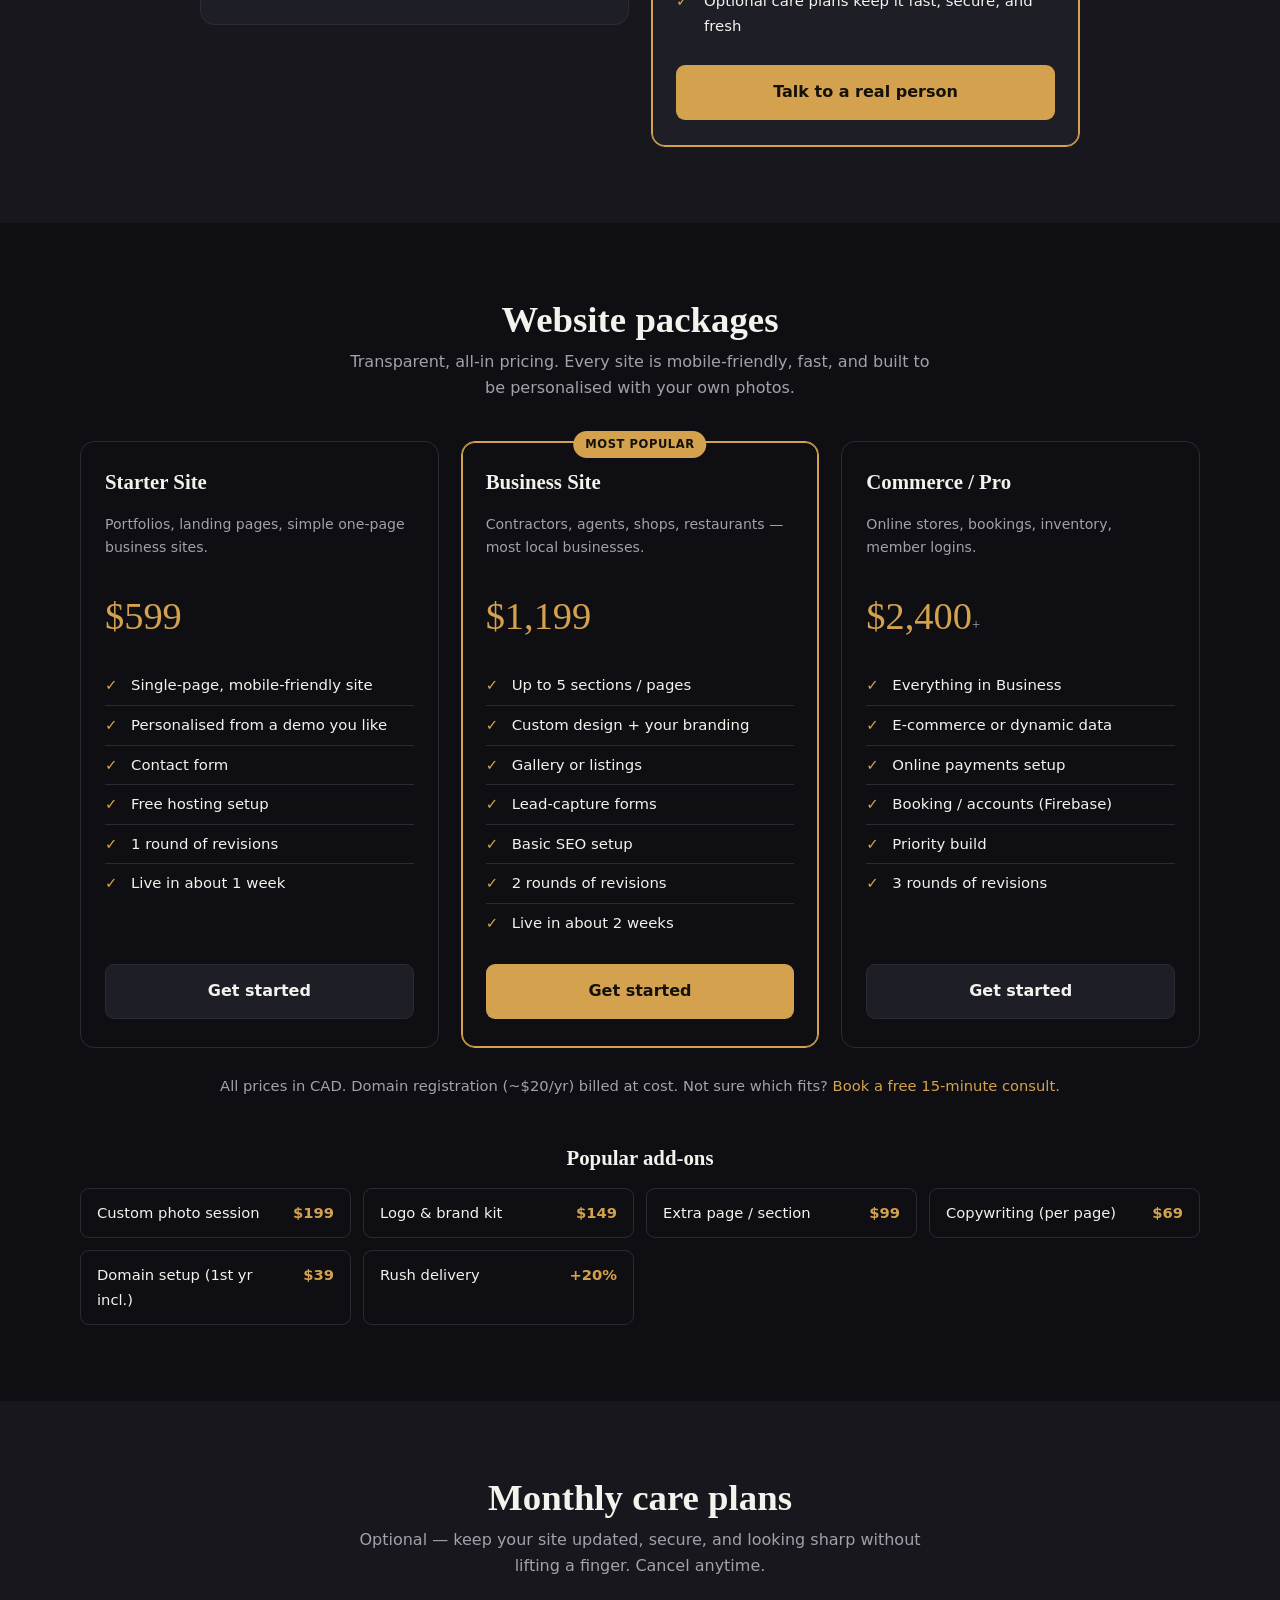
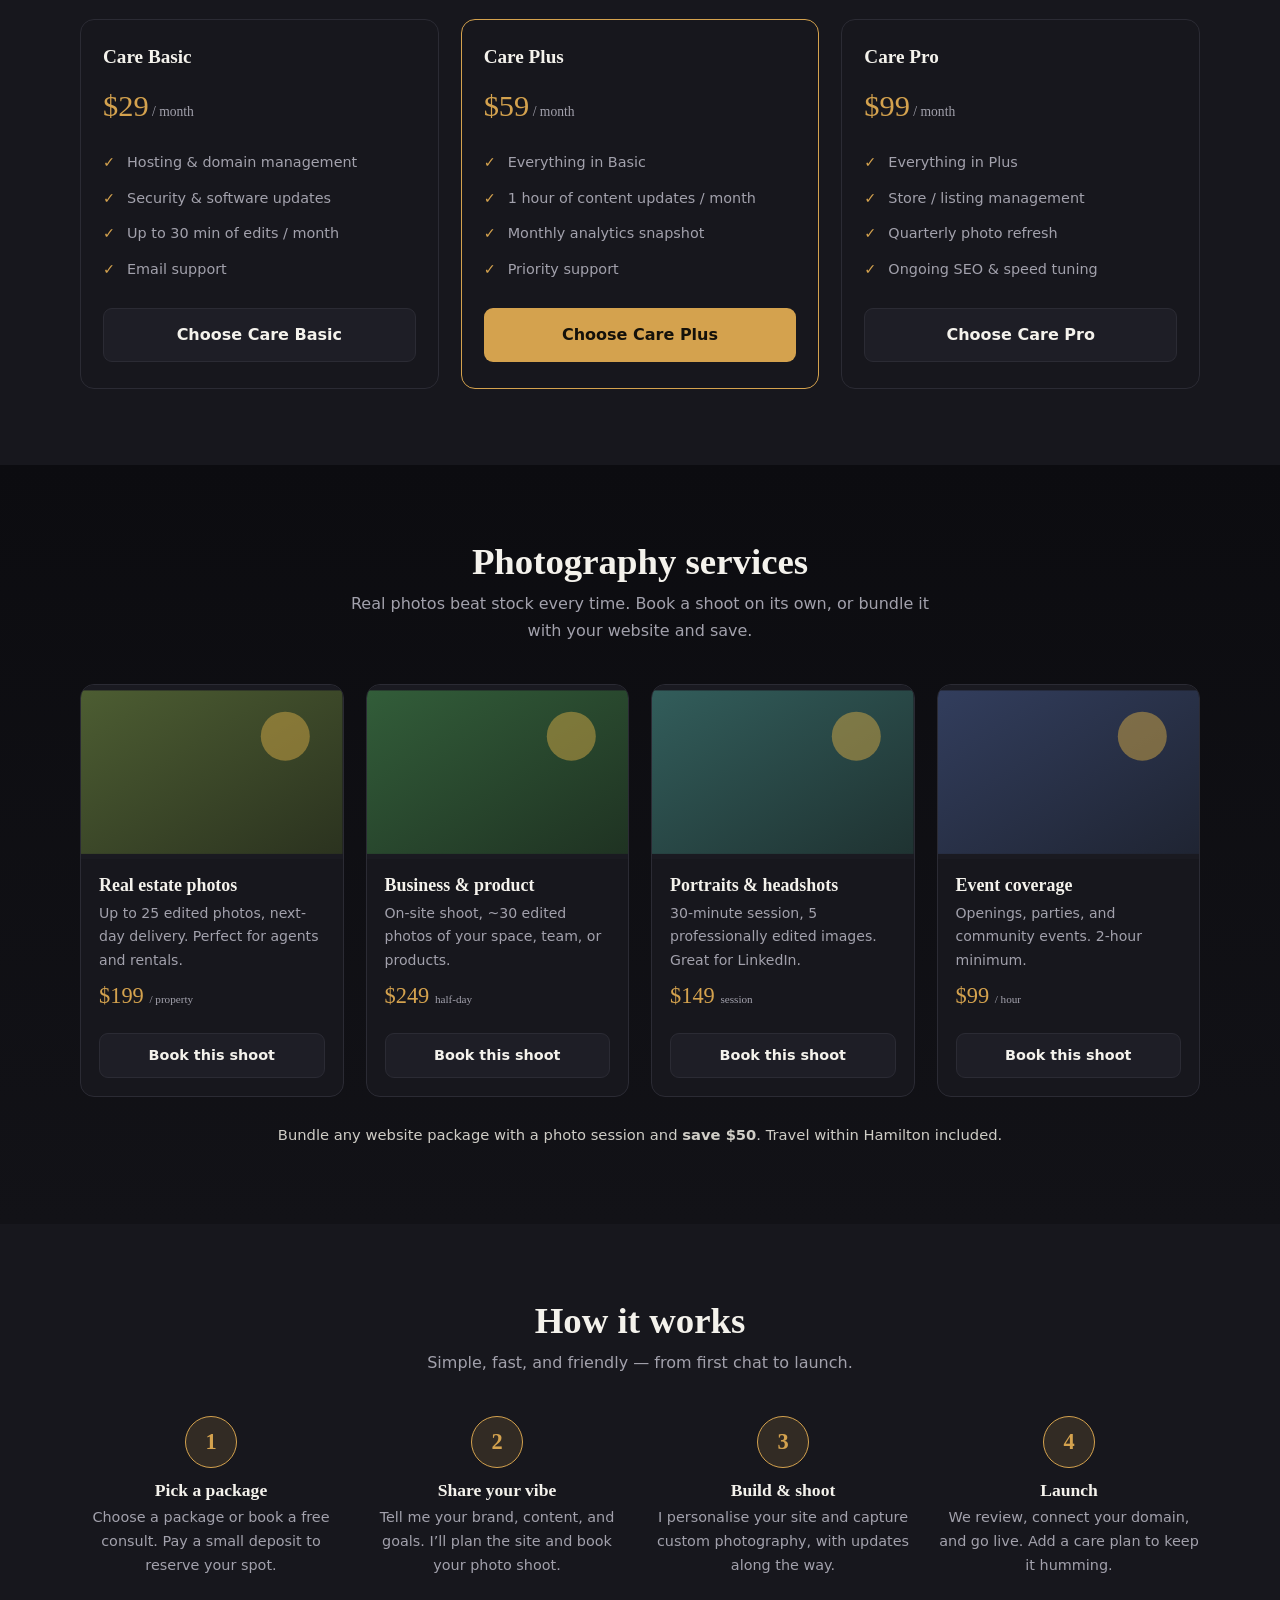
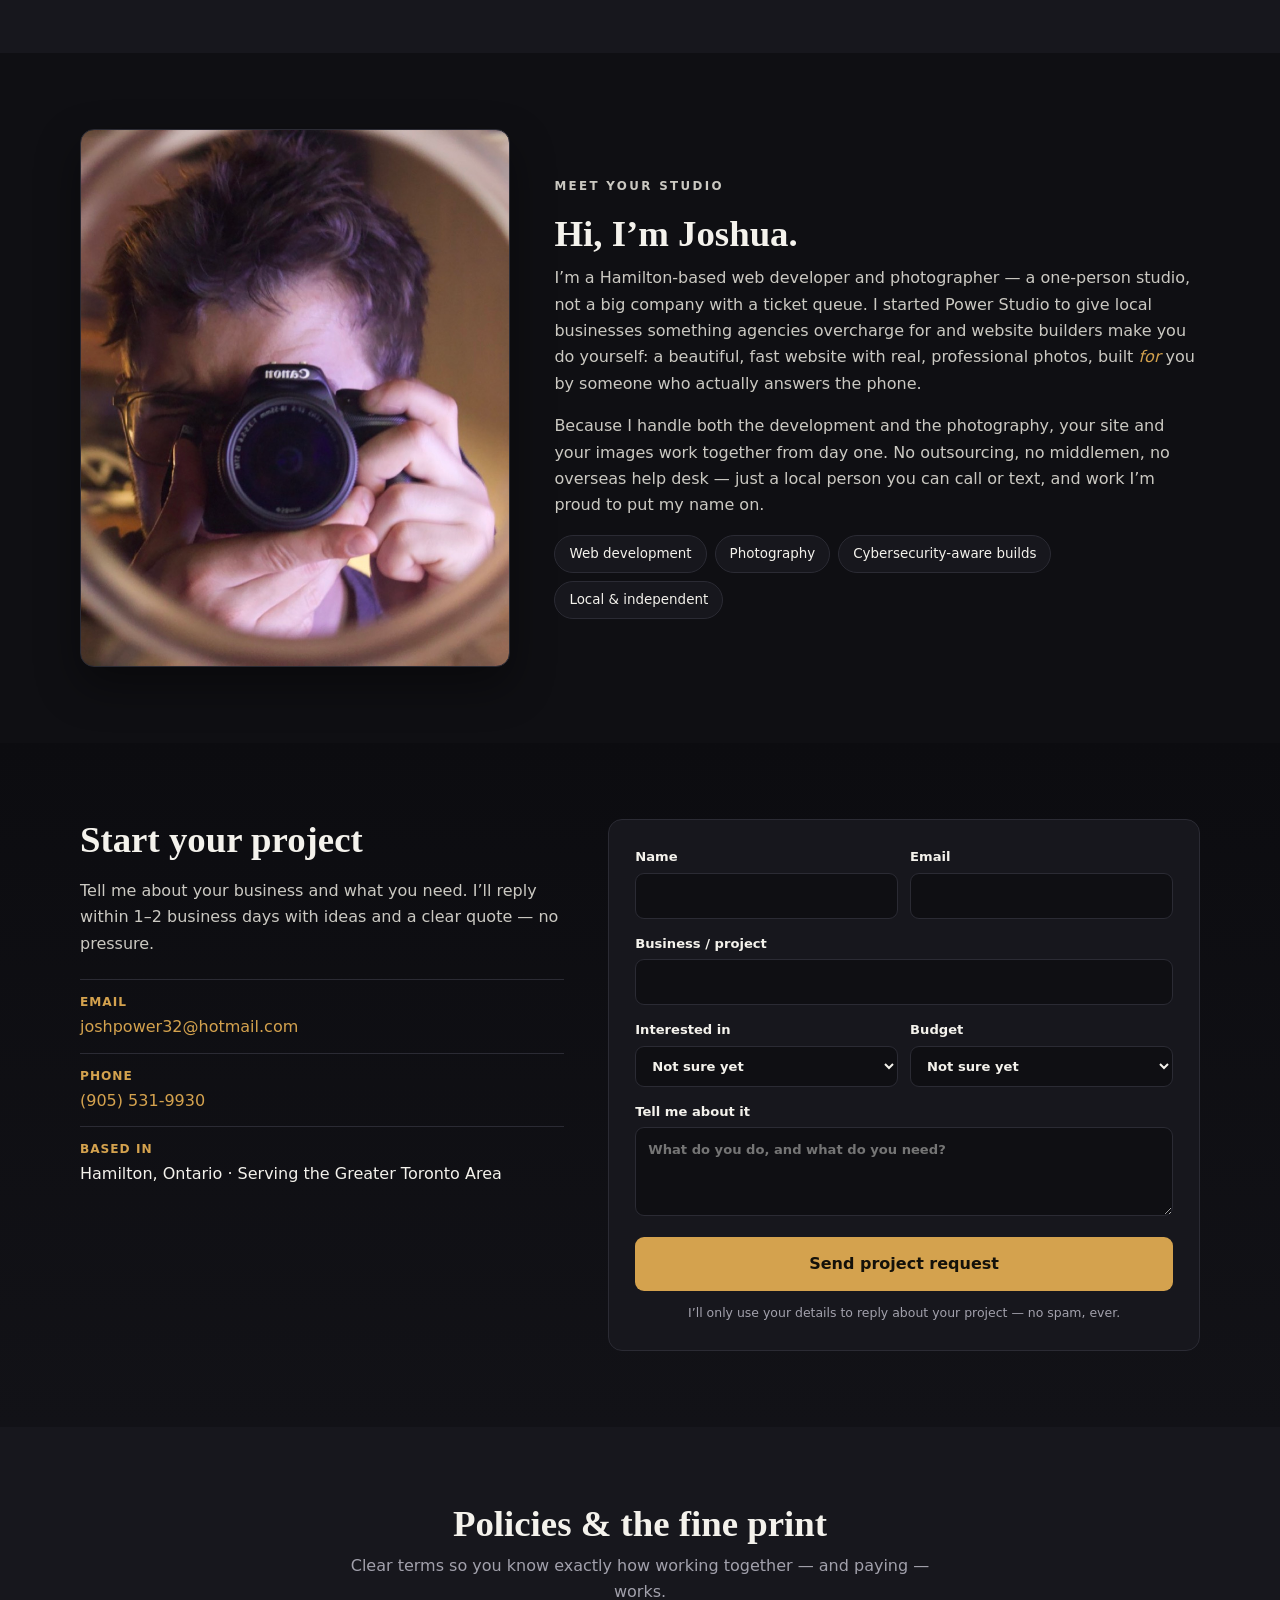
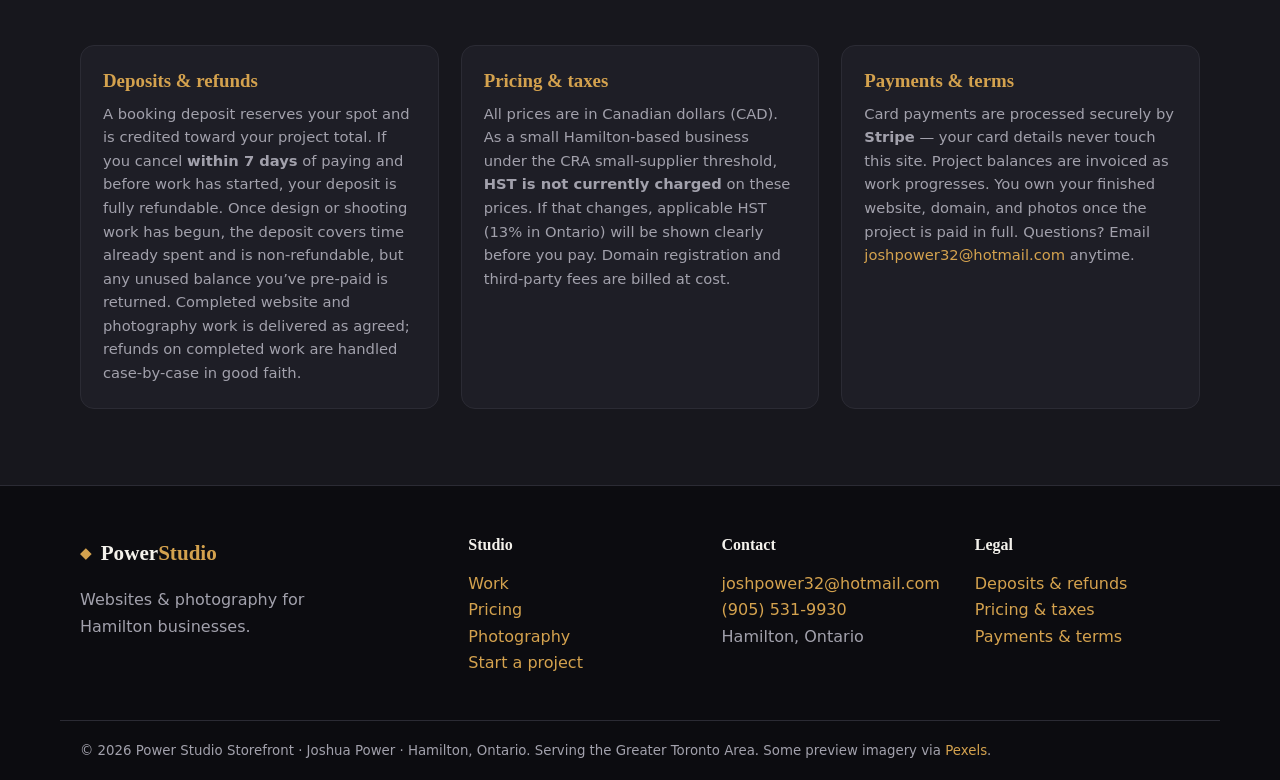
==== commit fe4dd98e: "Update hero bullet to "Enthusiastic to work with you" Co-Authored-By: Claude Haiku 4.5 <noreply@anth" ====
--- a/index.html
+++ b/index.html
@@ -64,7 +64,7 @@
             <div class="hero-diff">
                 <span>◆ Local small business creator</span>
                 <span>◆ Friendly &amp; professional</span>
-                <span>◆ Enthusiastic</span>
+                <span>◆ Enthusiastic to work with you</span>
             </div>
         </div>
     </section>
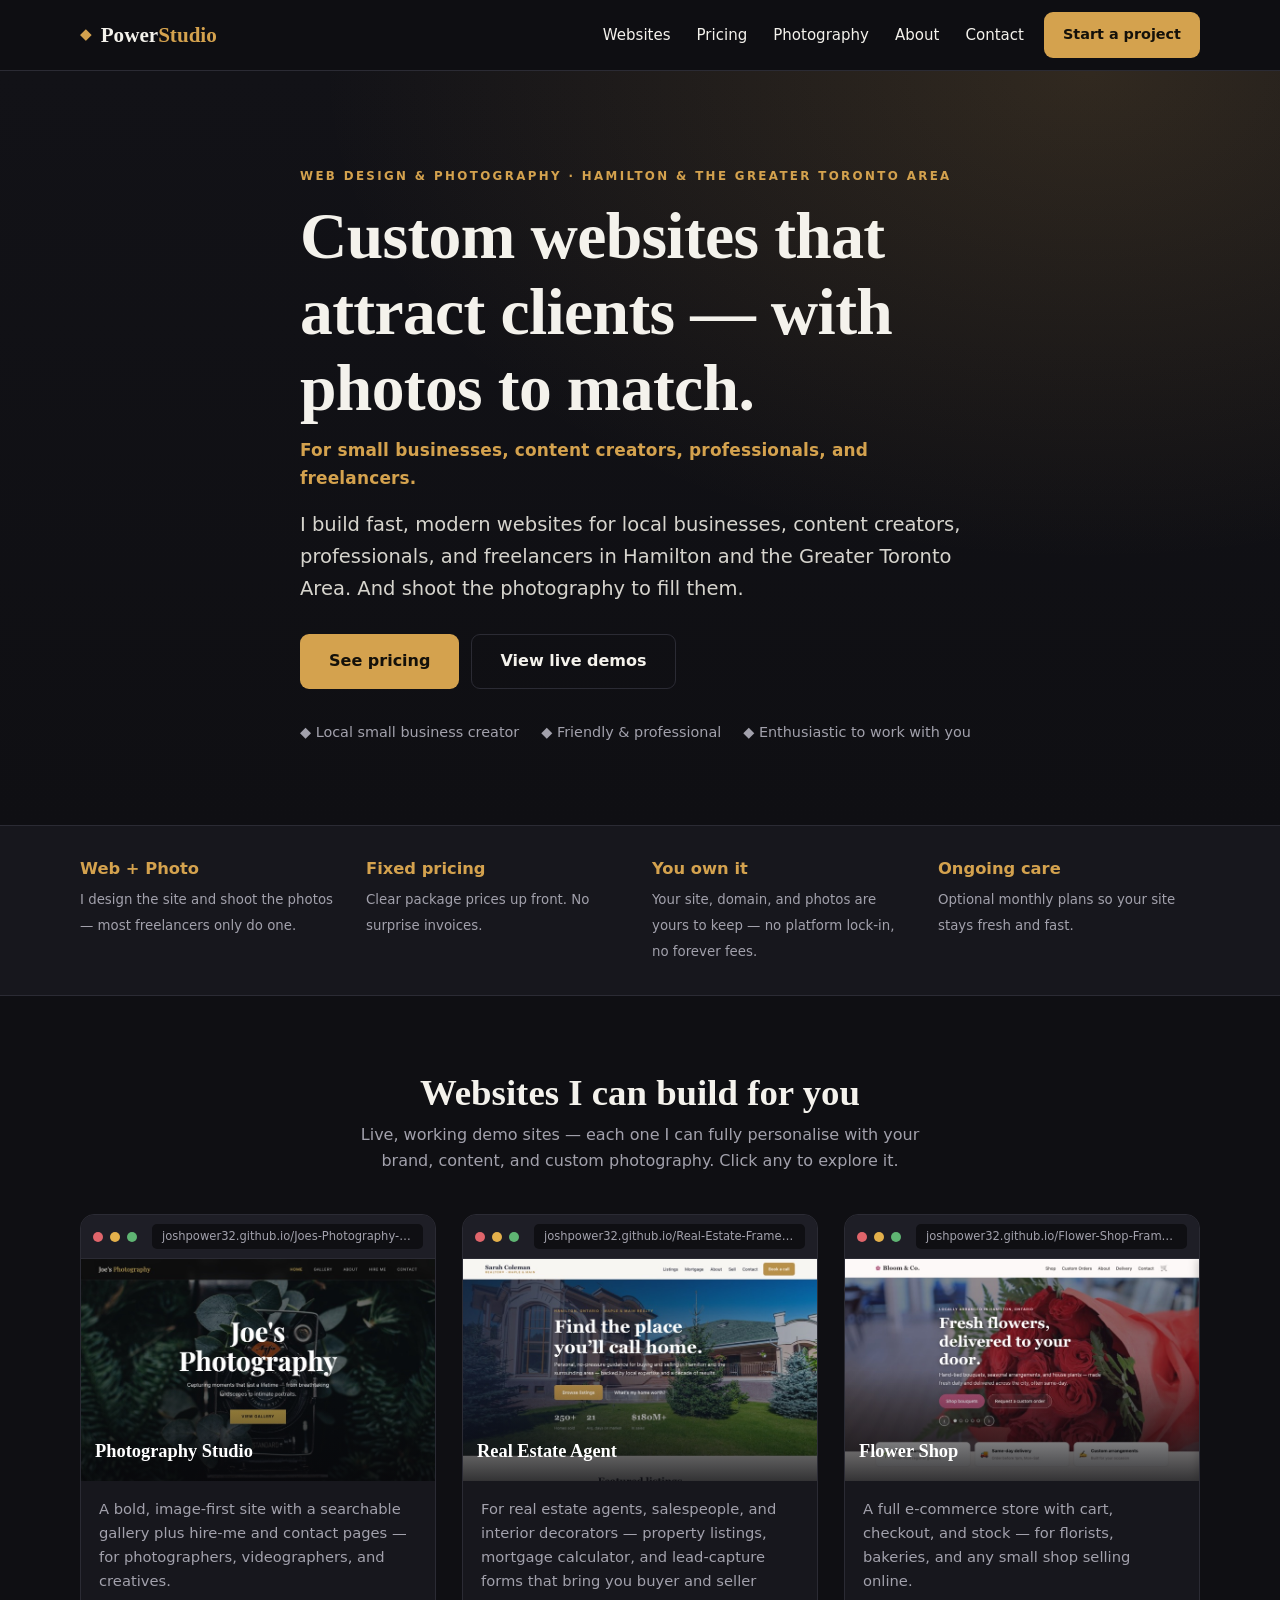
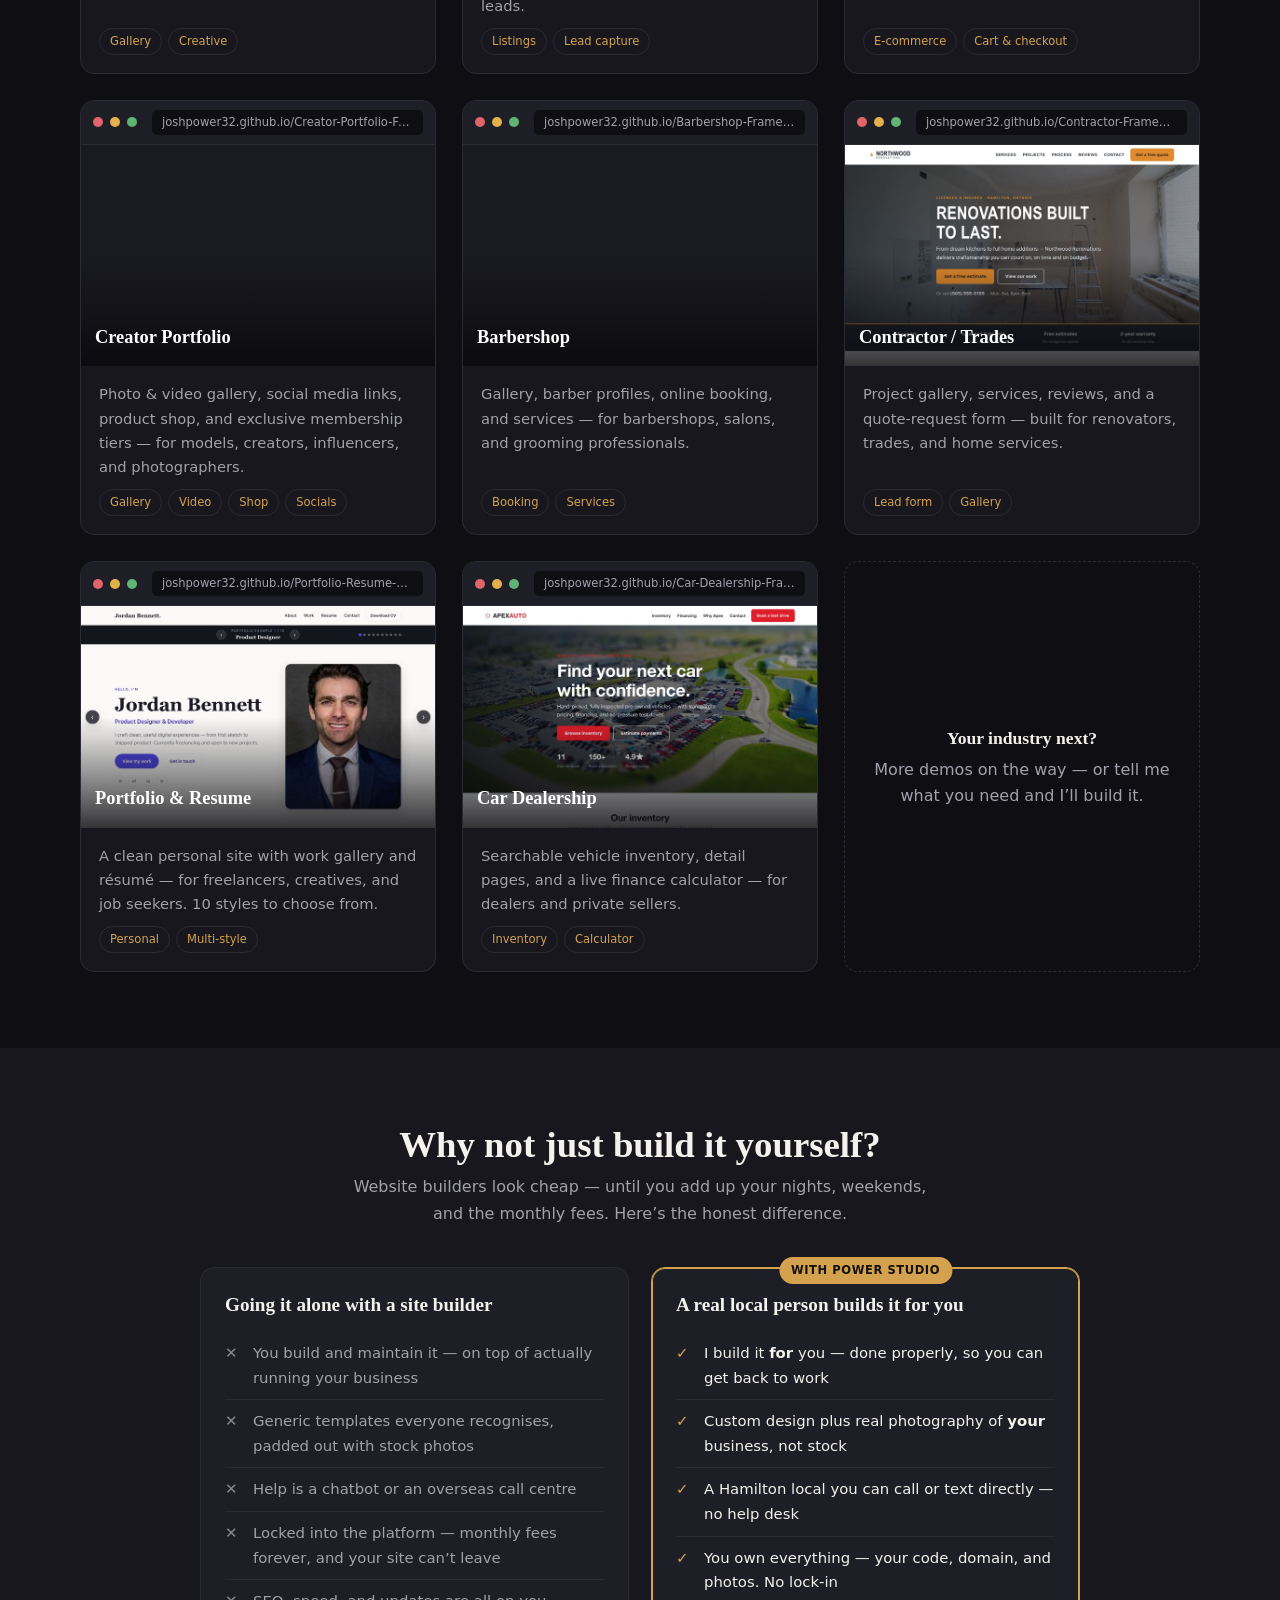
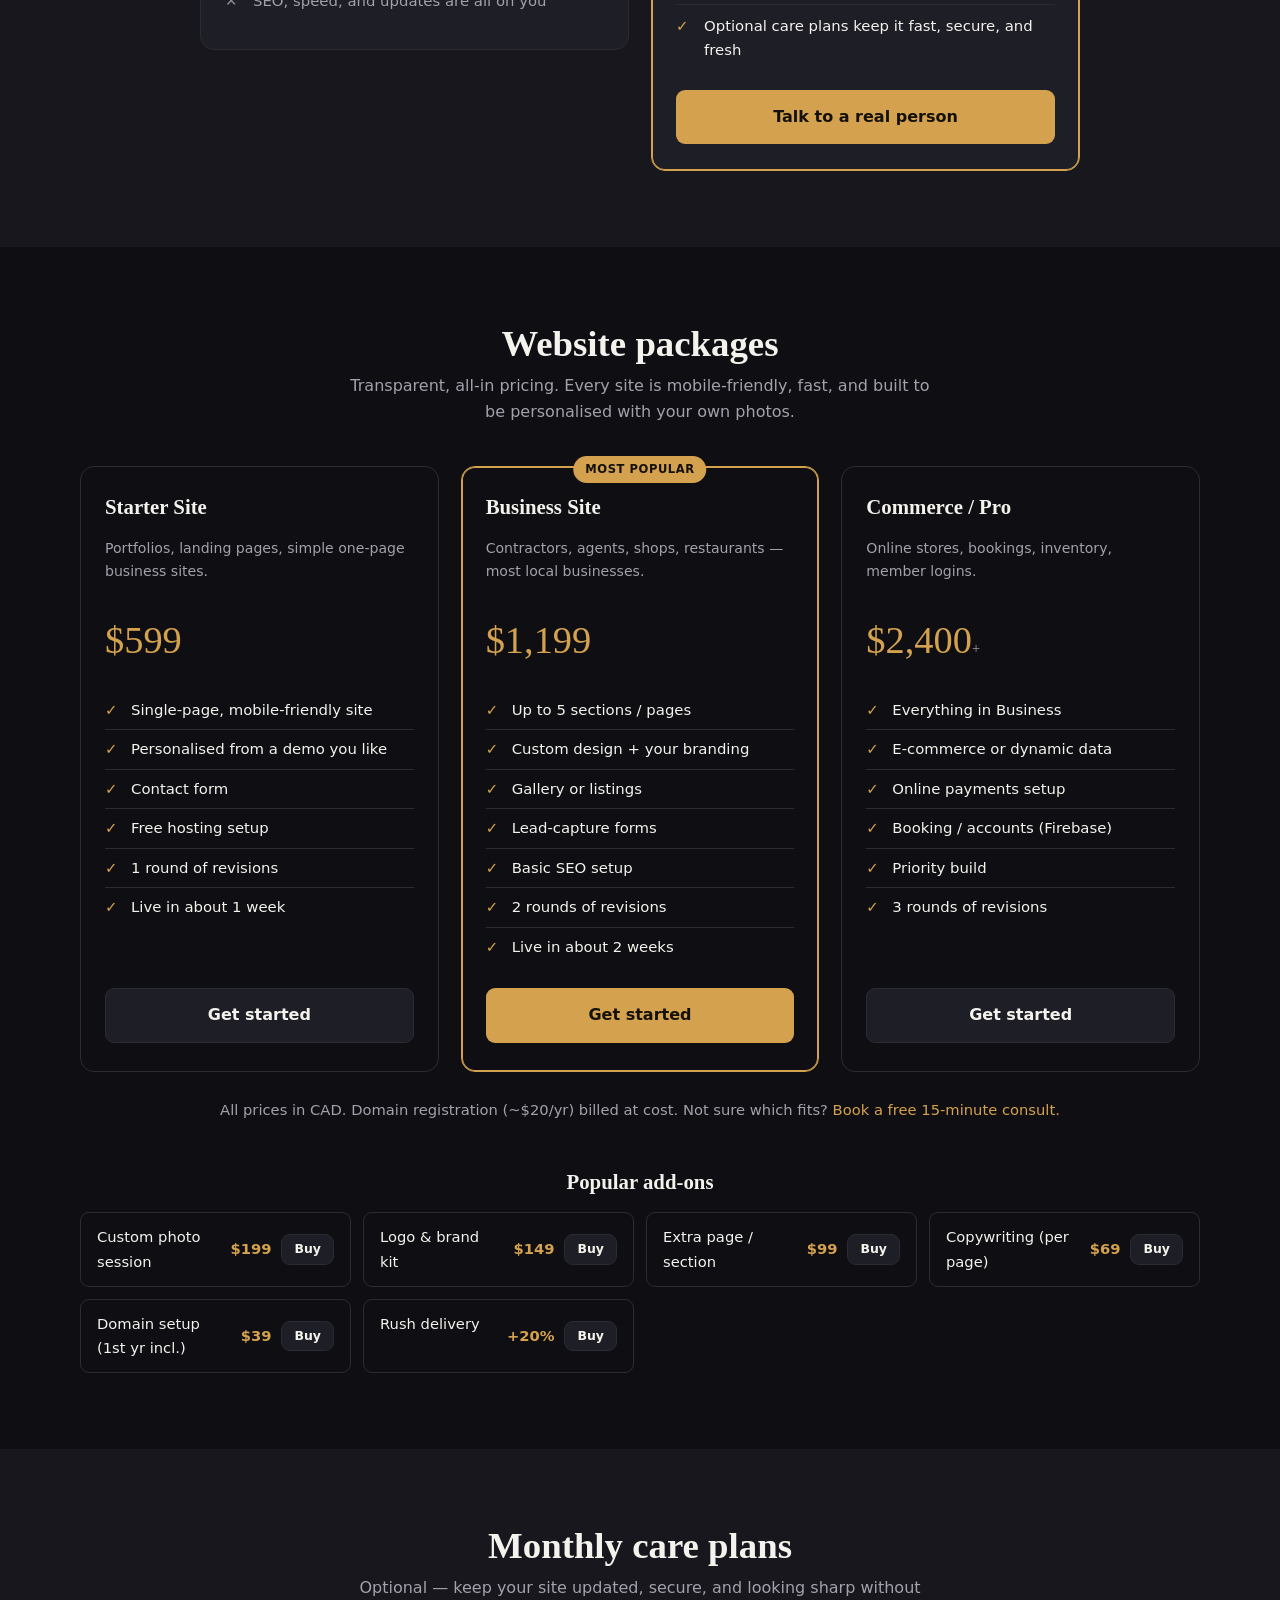
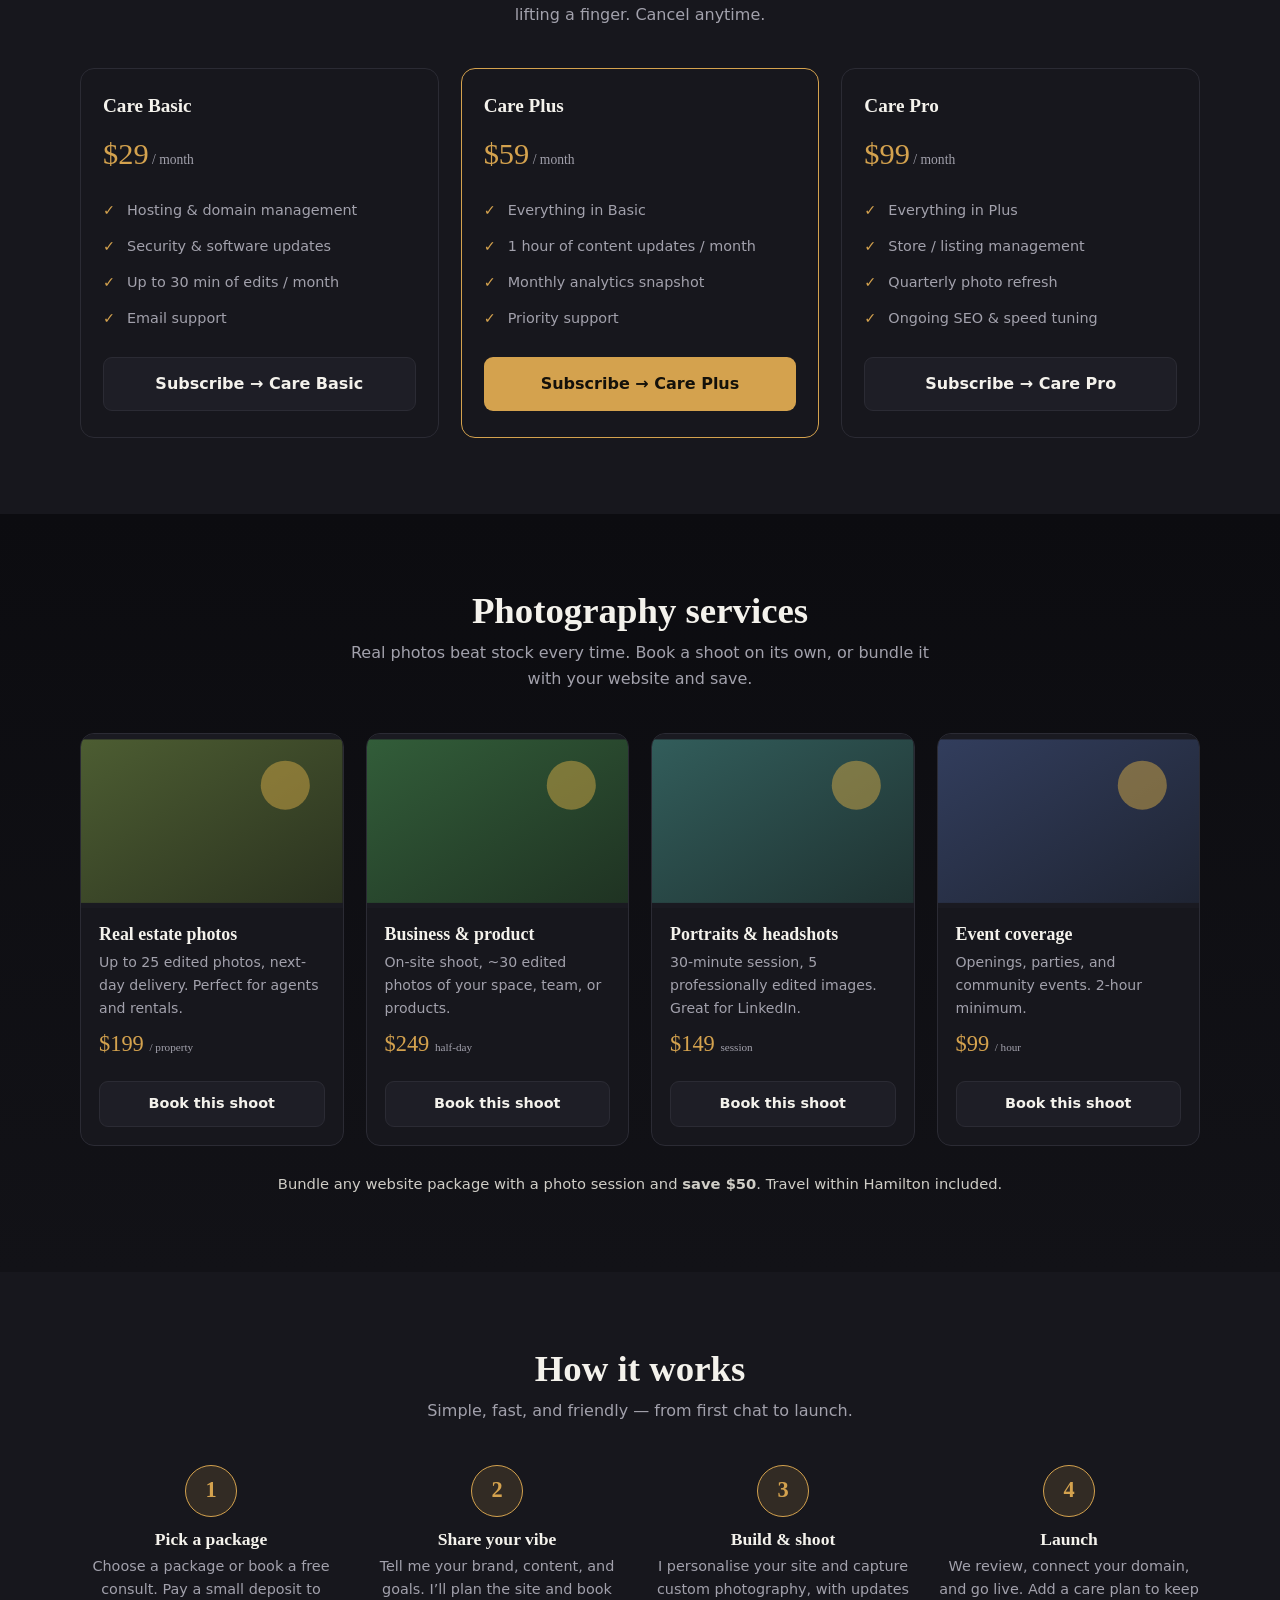
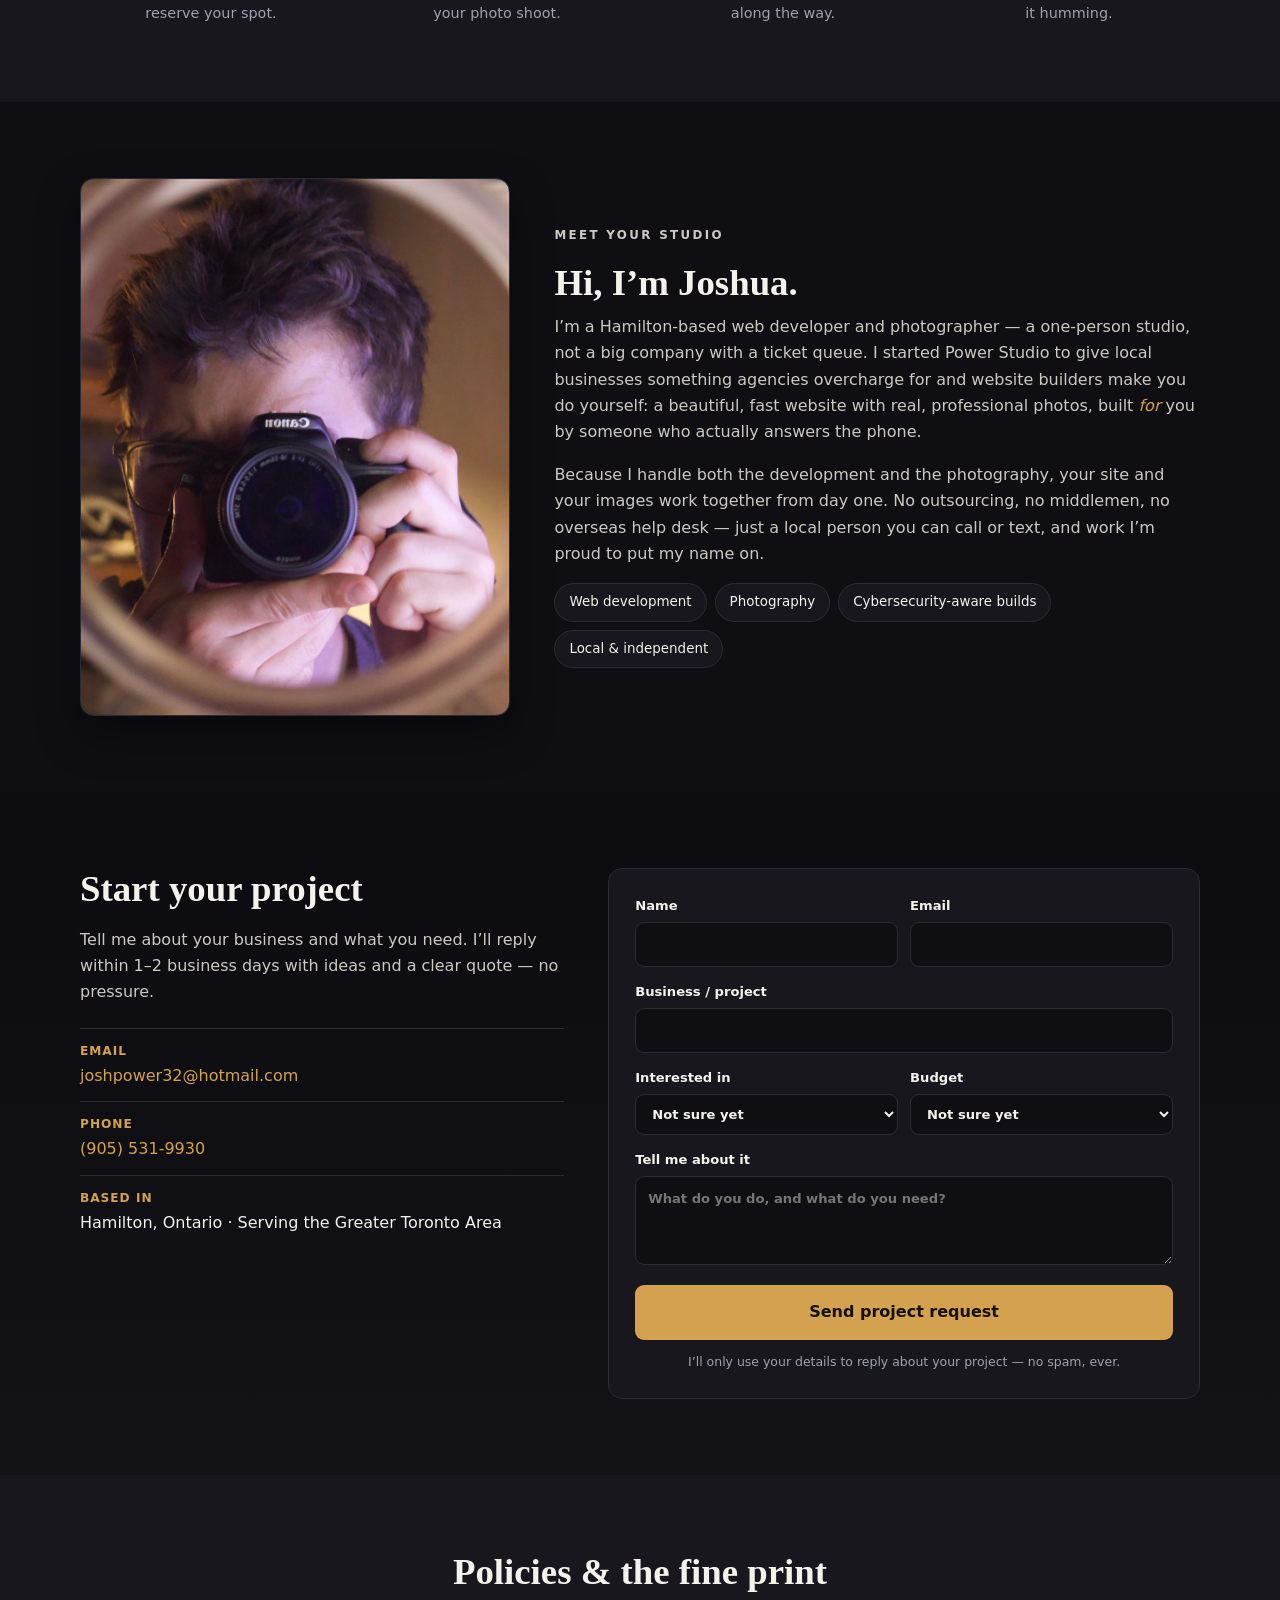
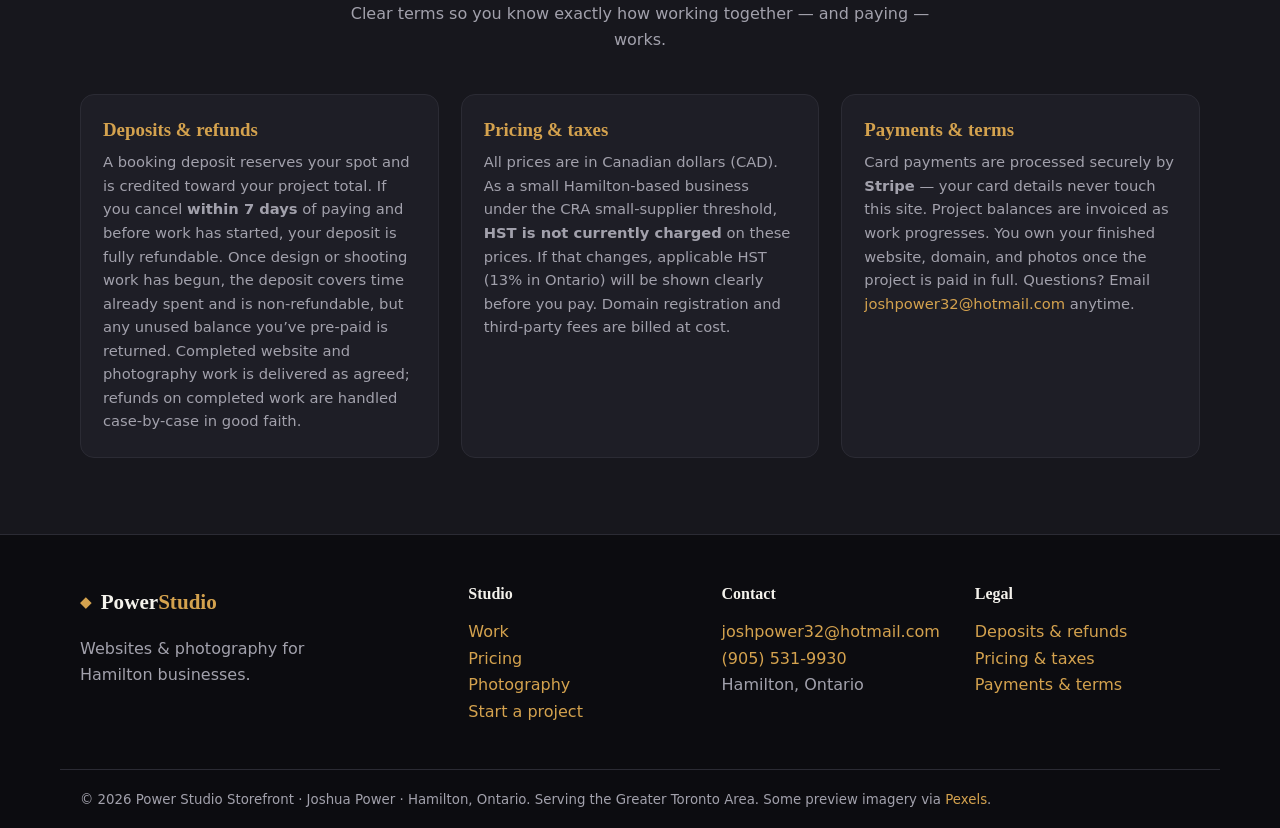
==== commit 9e9aaebc: "feat: wire individual Stripe links to every product + speed optimisations - Add stripeLink to every " ====
--- a/index.html
+++ b/index.html
@@ -12,6 +12,8 @@
     <!-- Warm up Pexels connections for faster first image paint -->
     <link rel="preconnect" href="https://images.pexels.com">
     <link rel="preconnect" href="https://api.pexels.com" crossorigin>
+    <link rel="dns-prefetch" href="https://buy.stripe.com">
+    <link rel="dns-prefetch" href="https://joshpower32.github.io">
 
     <!-- Open Graph / social share preview (Facebook, LinkedIn, iMessage) -->
     <meta property="og:type" content="website">
@@ -284,6 +286,6 @@
     <!-- ===== Toast ===== -->
     <div class="toast" id="toast" hidden></div>
 
-    <script src="app.js"></script>
+    <script src="app.js" defer></script>
 </body>
 </html>
--- a/styles.css
+++ b/styles.css
@@ -138,6 +138,8 @@
 .addon-list li { display: flex; justify-content: space-between; gap: 12px; background: var(--bg); border: 1px solid var(--line); border-radius: var(--radius-sm); padding: 12px 16px; font-size: .92rem; }
 .section-alt .addon-list li { background: var(--surface-2); }
 .addon-list b { color: var(--brand); white-space: nowrap; }
+.addon-right { display: flex; align-items: center; gap: 10px; white-space: nowrap; }
+.addon-btn { padding: 4px 12px; font-size: .78rem; }
 
 /* ---------- Care plans ---------- */
 .care-grid { display: grid; grid-template-columns: repeat(auto-fit, minmax(250px, 1fr)); gap: 22px; }
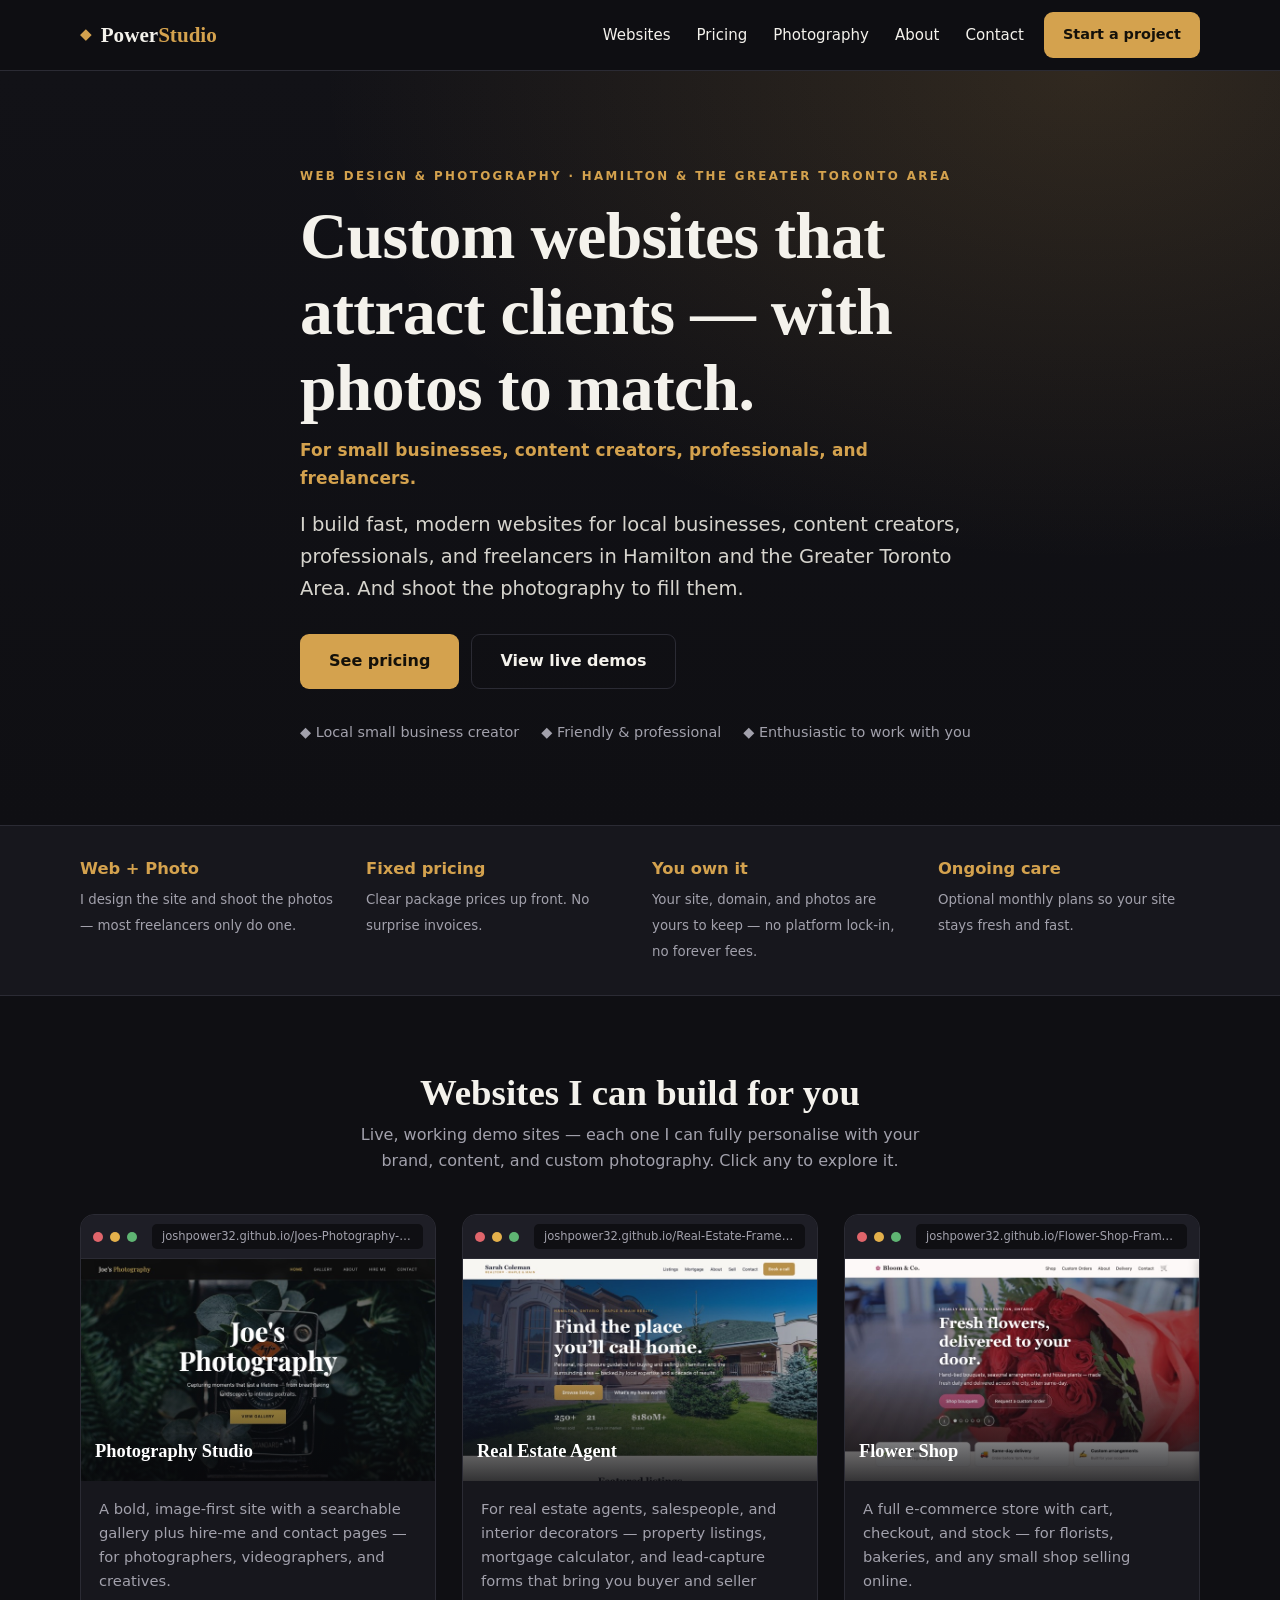
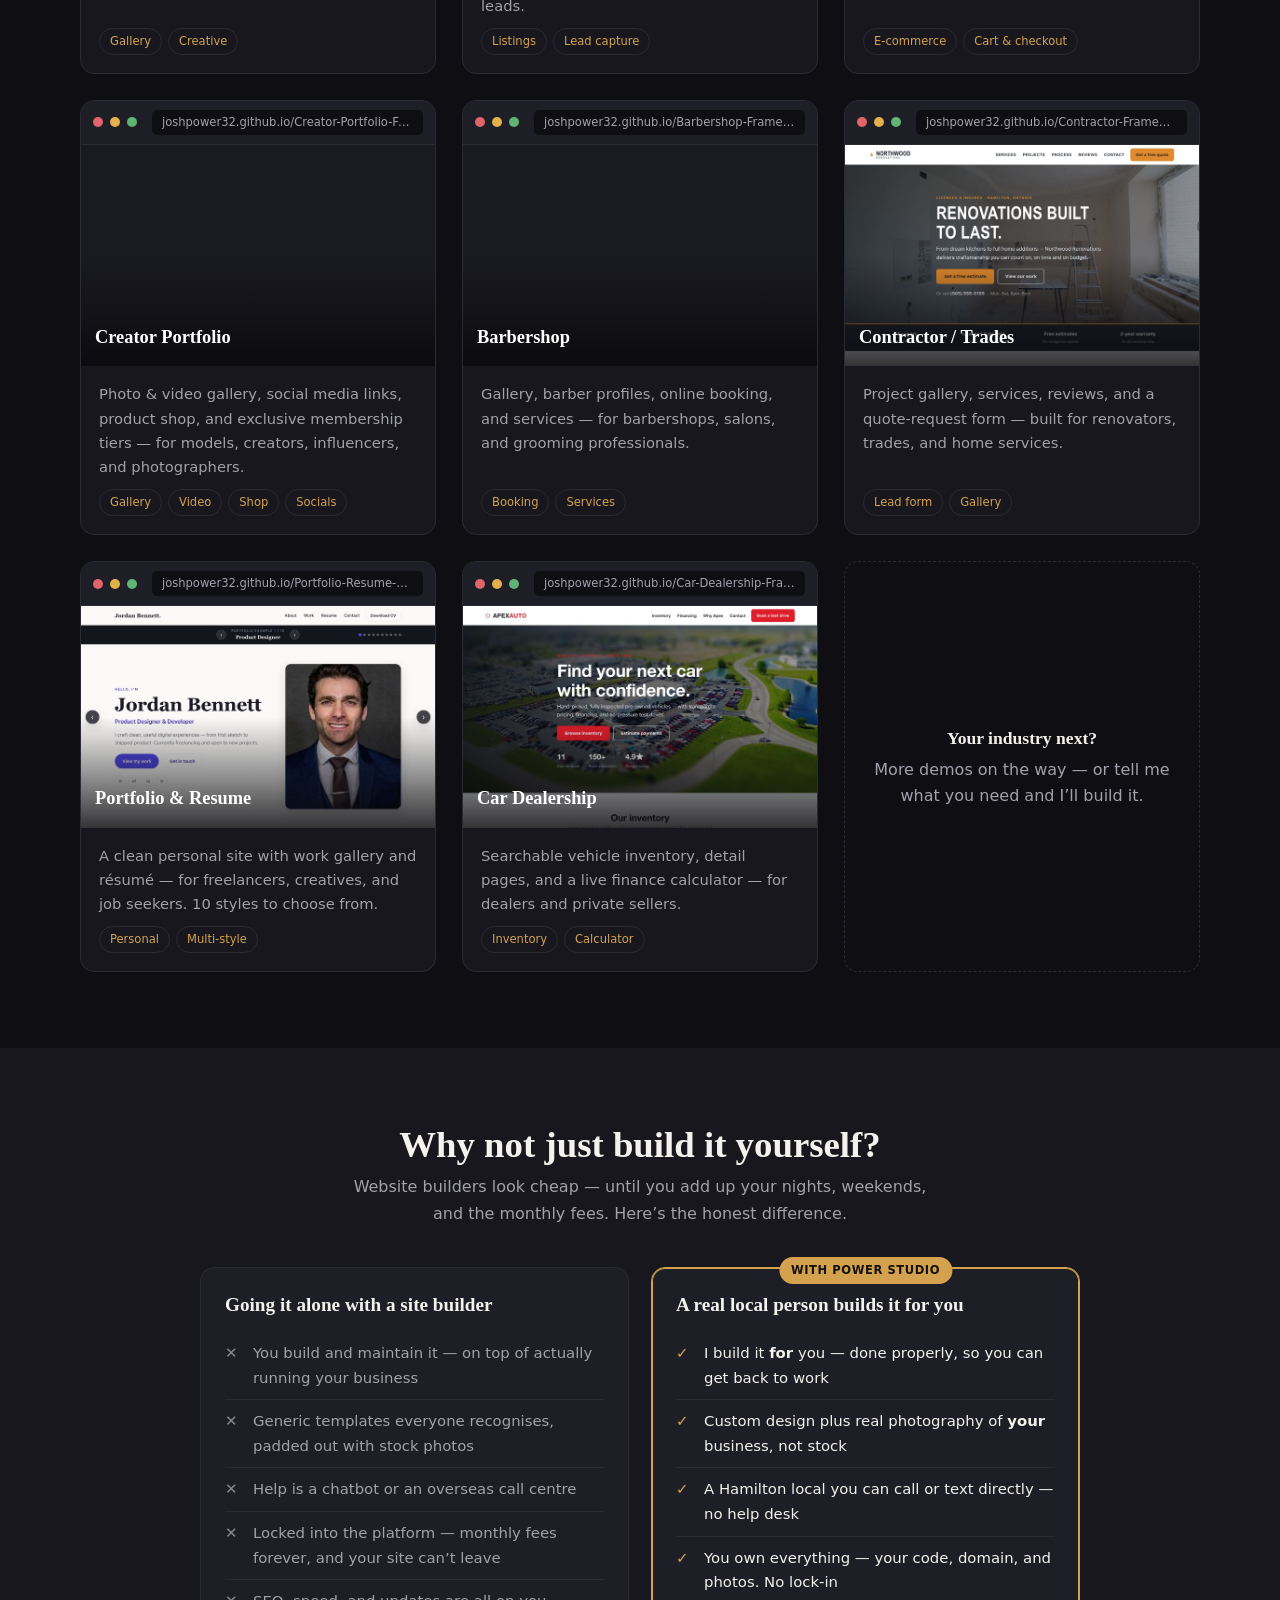
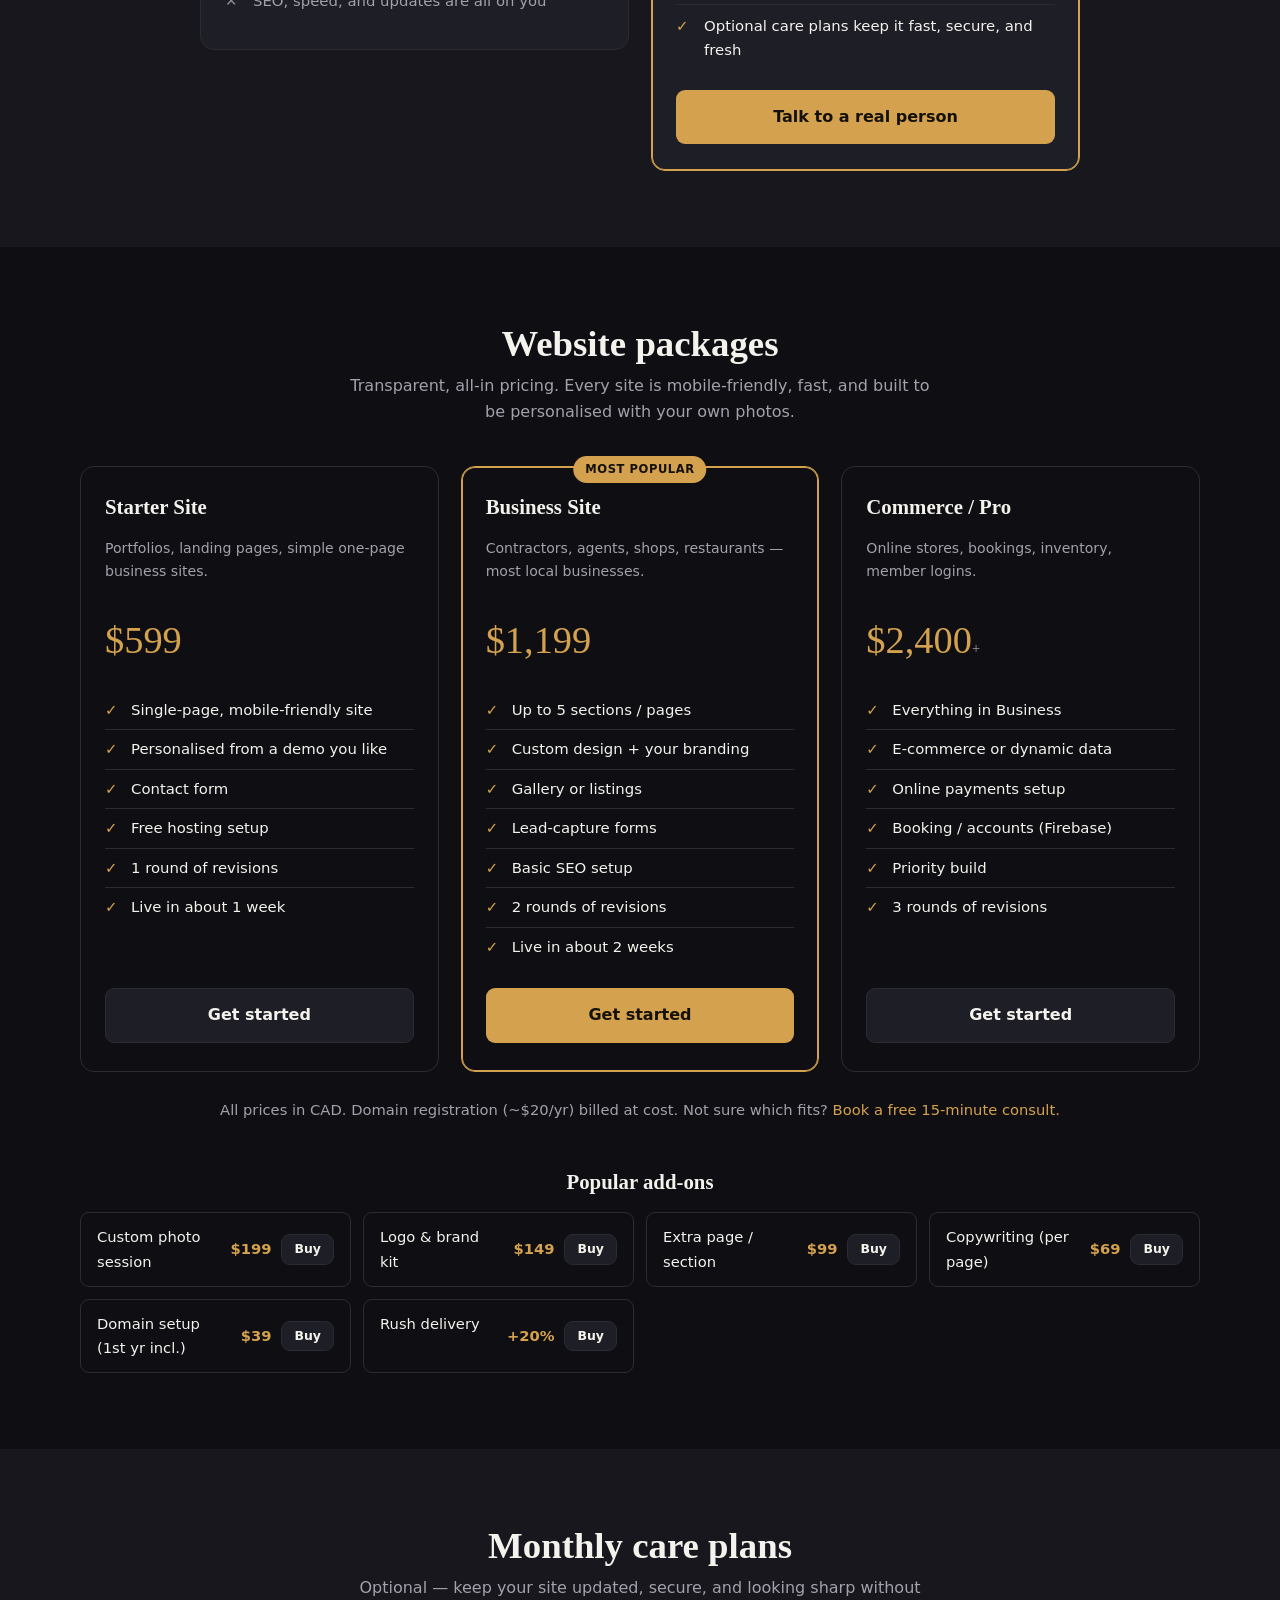
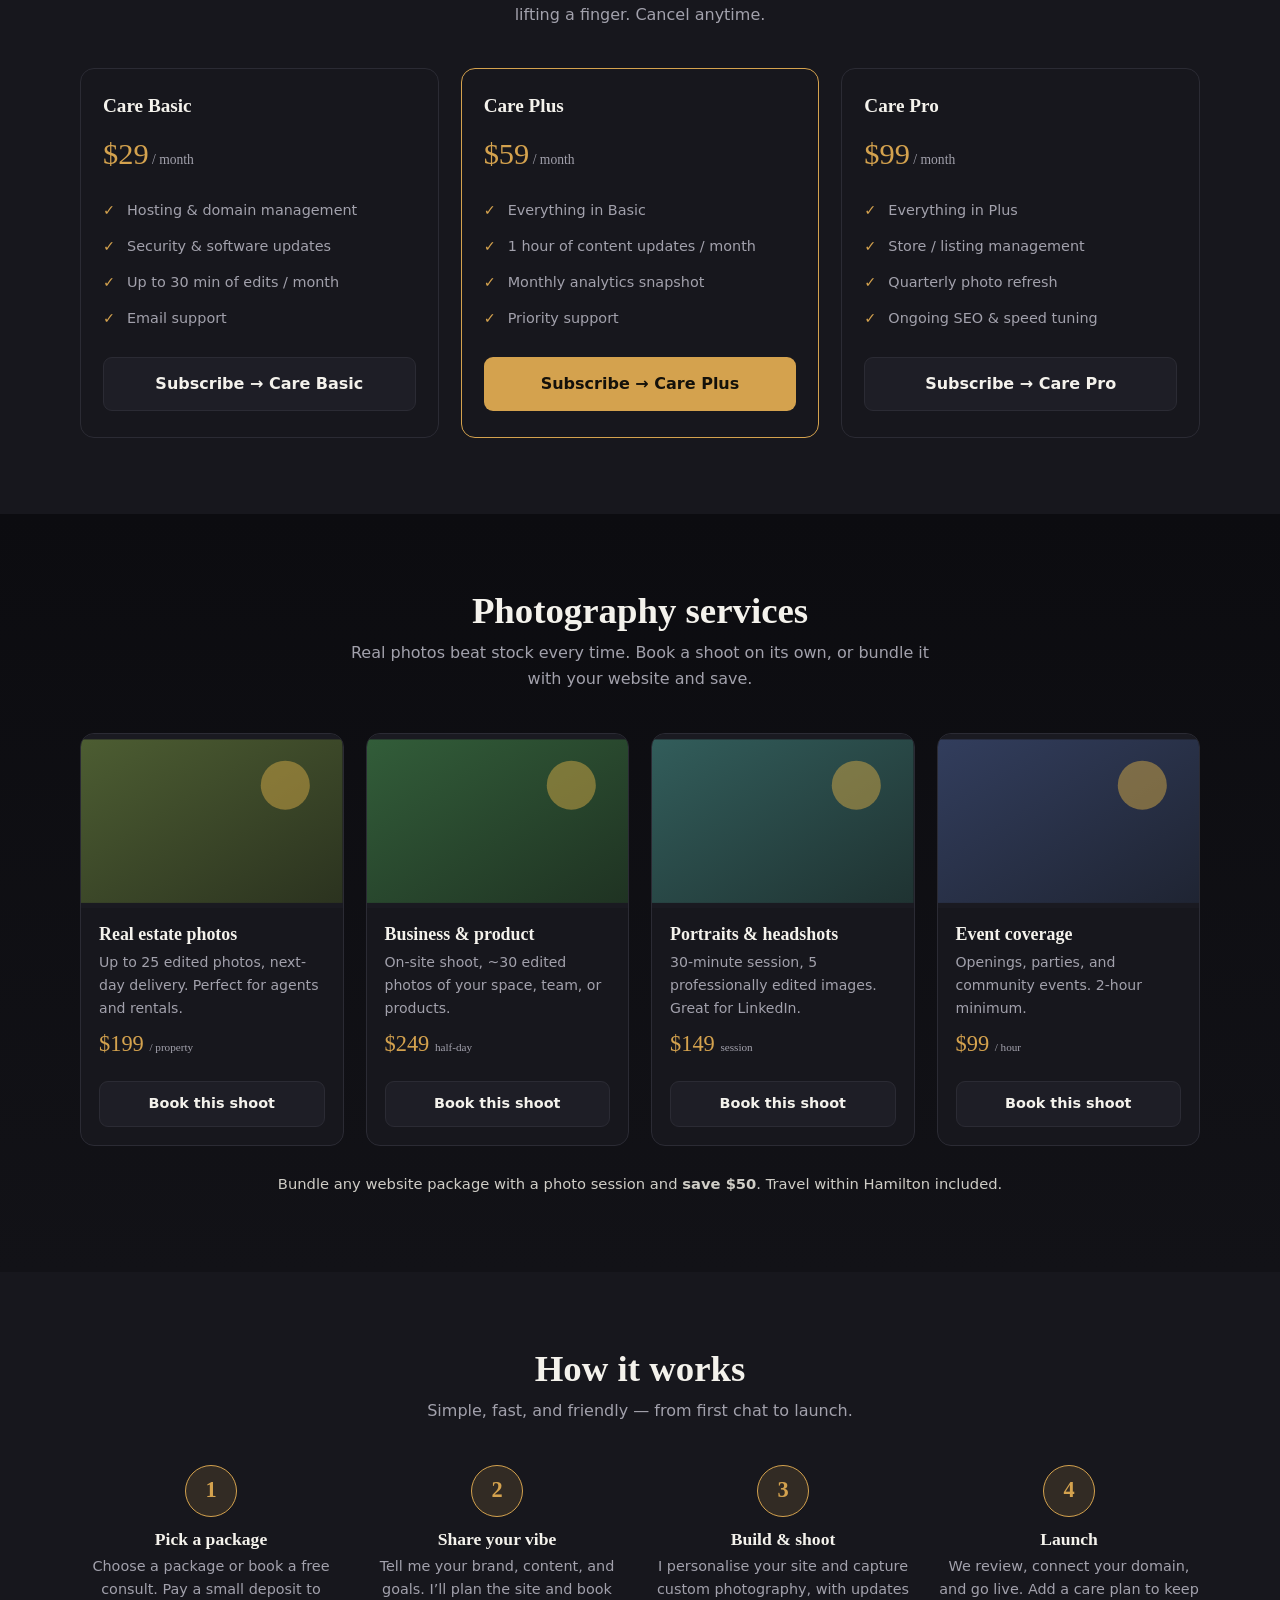
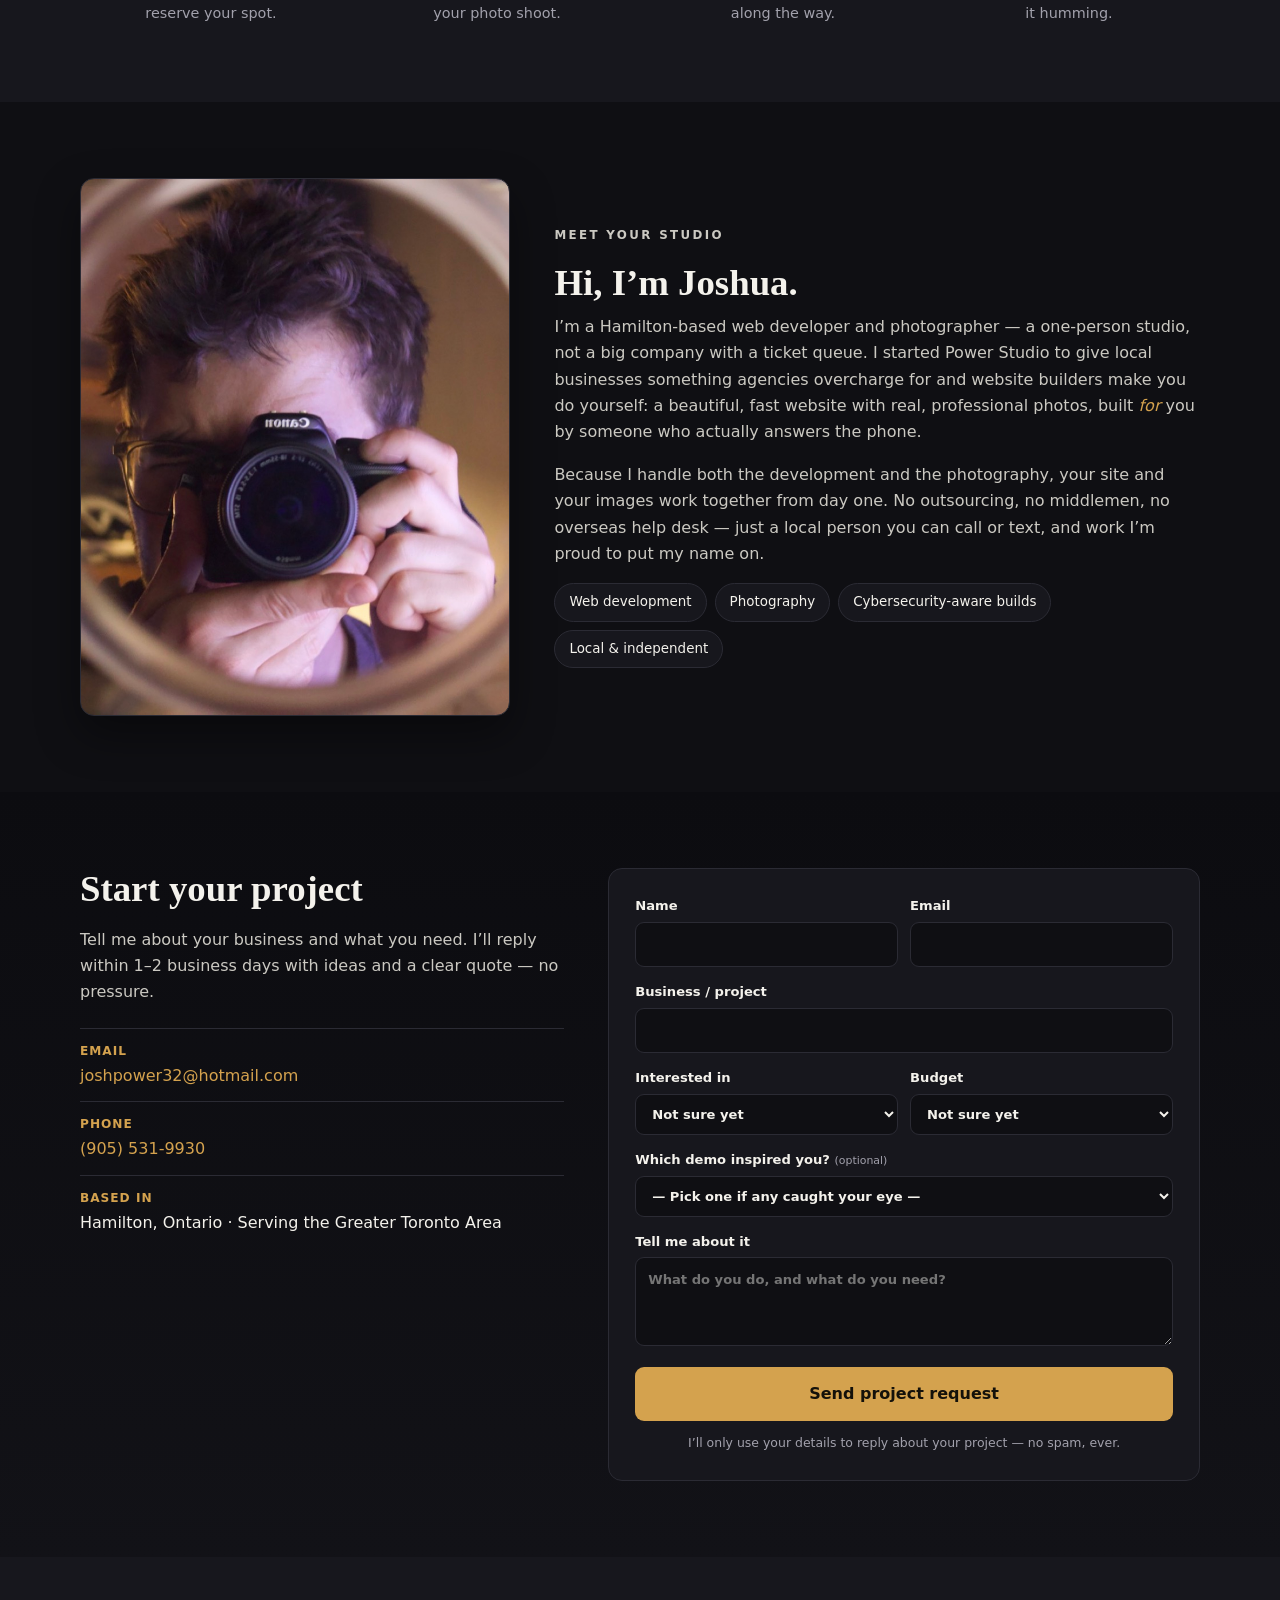
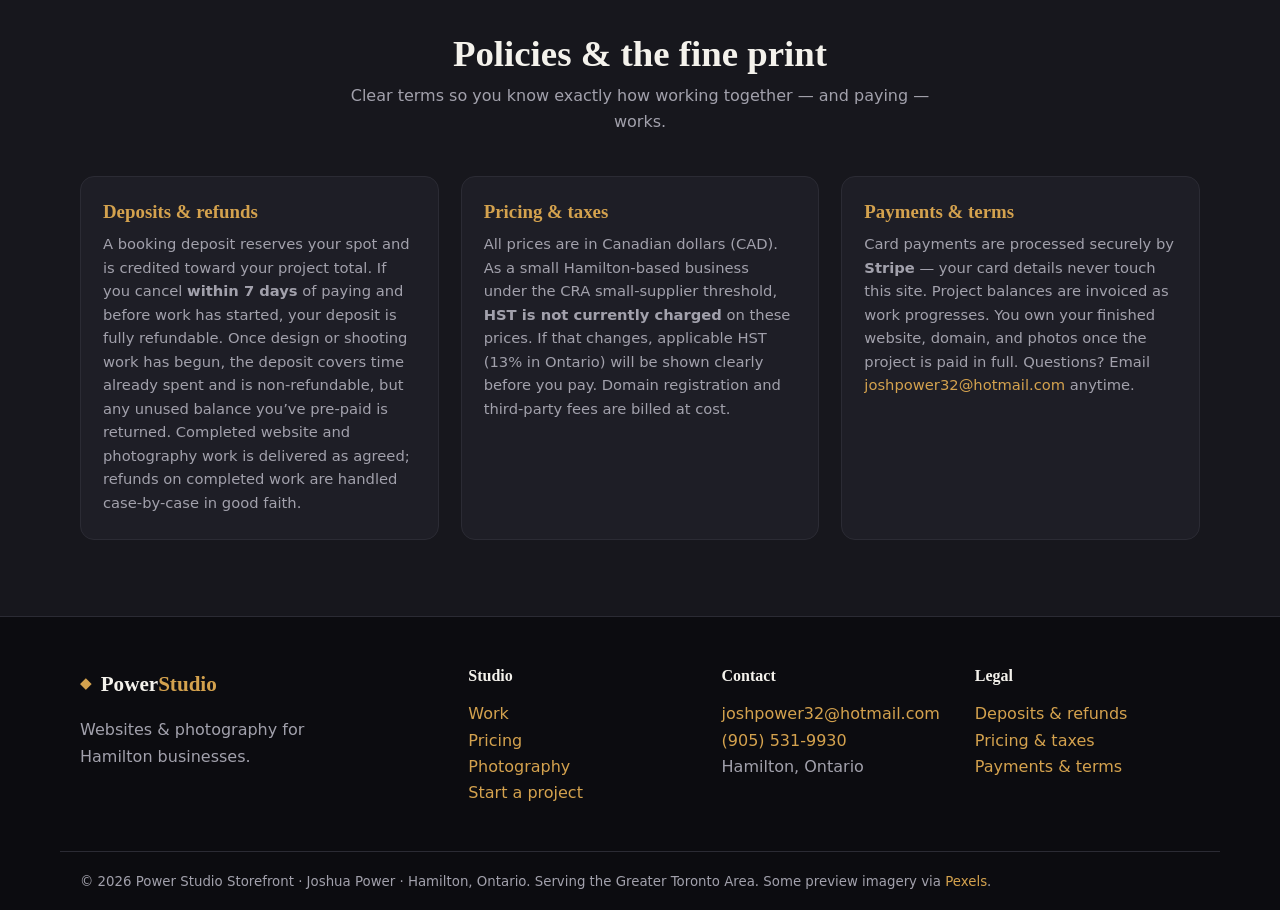
==== commit 56384219: "feat: add demo inspiration field to contact form Asks clients which framework demo caught their eye " ====
--- a/index.html
+++ b/index.html
@@ -228,6 +228,18 @@
                         <option>Not sure yet</option><option>Under $750</option><option>$750 – $1,500</option><option>$1,500 – $3,000</option><option>$3,000+</option>
                     </select></label></div>
                 </div>
+                <div class="field"><label>Which demo inspired you? <small style="font-weight:400;color:var(--muted)">(optional)</small><select name="inspiration">
+                        <option value="">— Pick one if any caught your eye —</option>
+                        <option>Photography Studio</option>
+                        <option>Real Estate Agent</option>
+                        <option>Flower Shop</option>
+                        <option>Creator Portfolio</option>
+                        <option>Barbershop</option>
+                        <option>Contractor / Trades</option>
+                        <option>Portfolio &amp; Resume</option>
+                        <option>Car Dealership</option>
+                        <option>None — I have my own vision</option>
+                    </select></label></div>
                 <div class="field"><label>Tell me about it<textarea name="message" rows="3" placeholder="What do you do, and what do you need?"></textarea></label></div>
                 <button type="submit" class="btn btn-primary btn-block">Send project request</button>
                 <p class="fineprint" id="contactNote">I’ll only use your details to reply about your project — no spam, ever.</p>
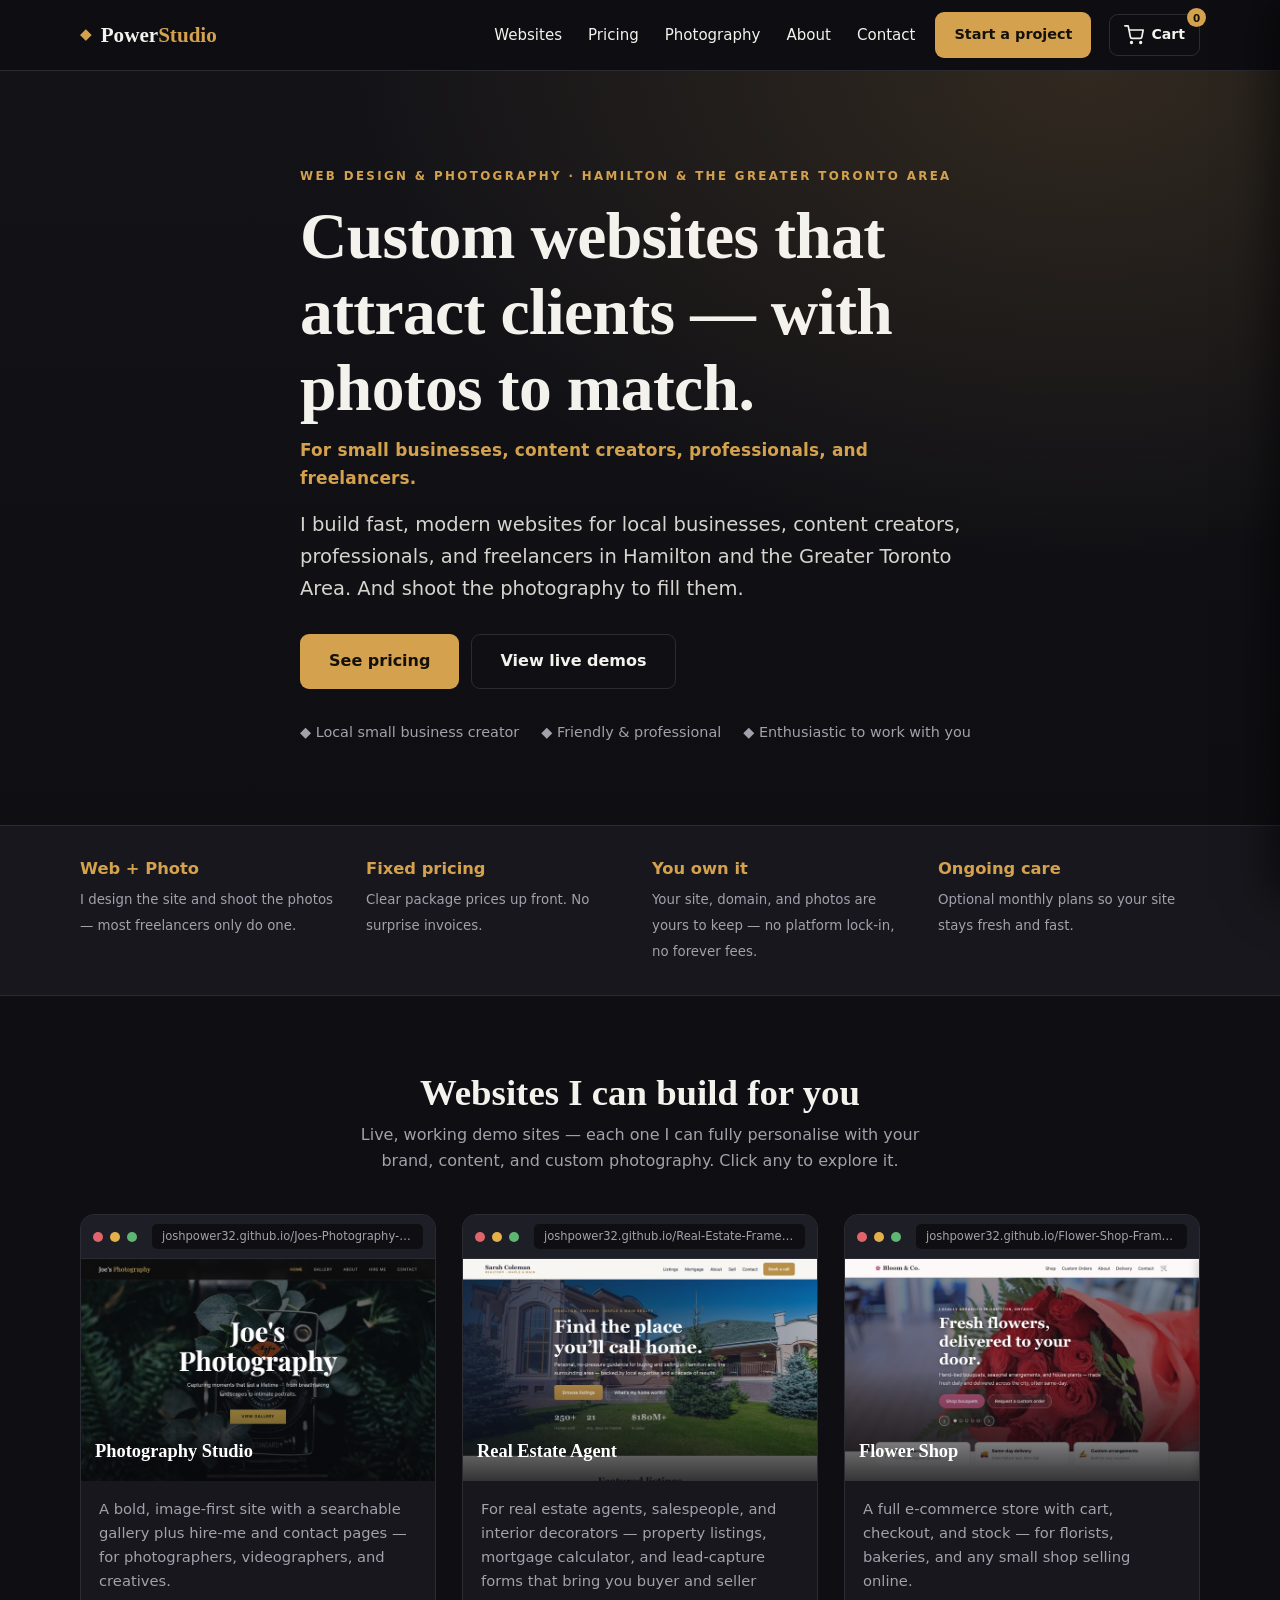
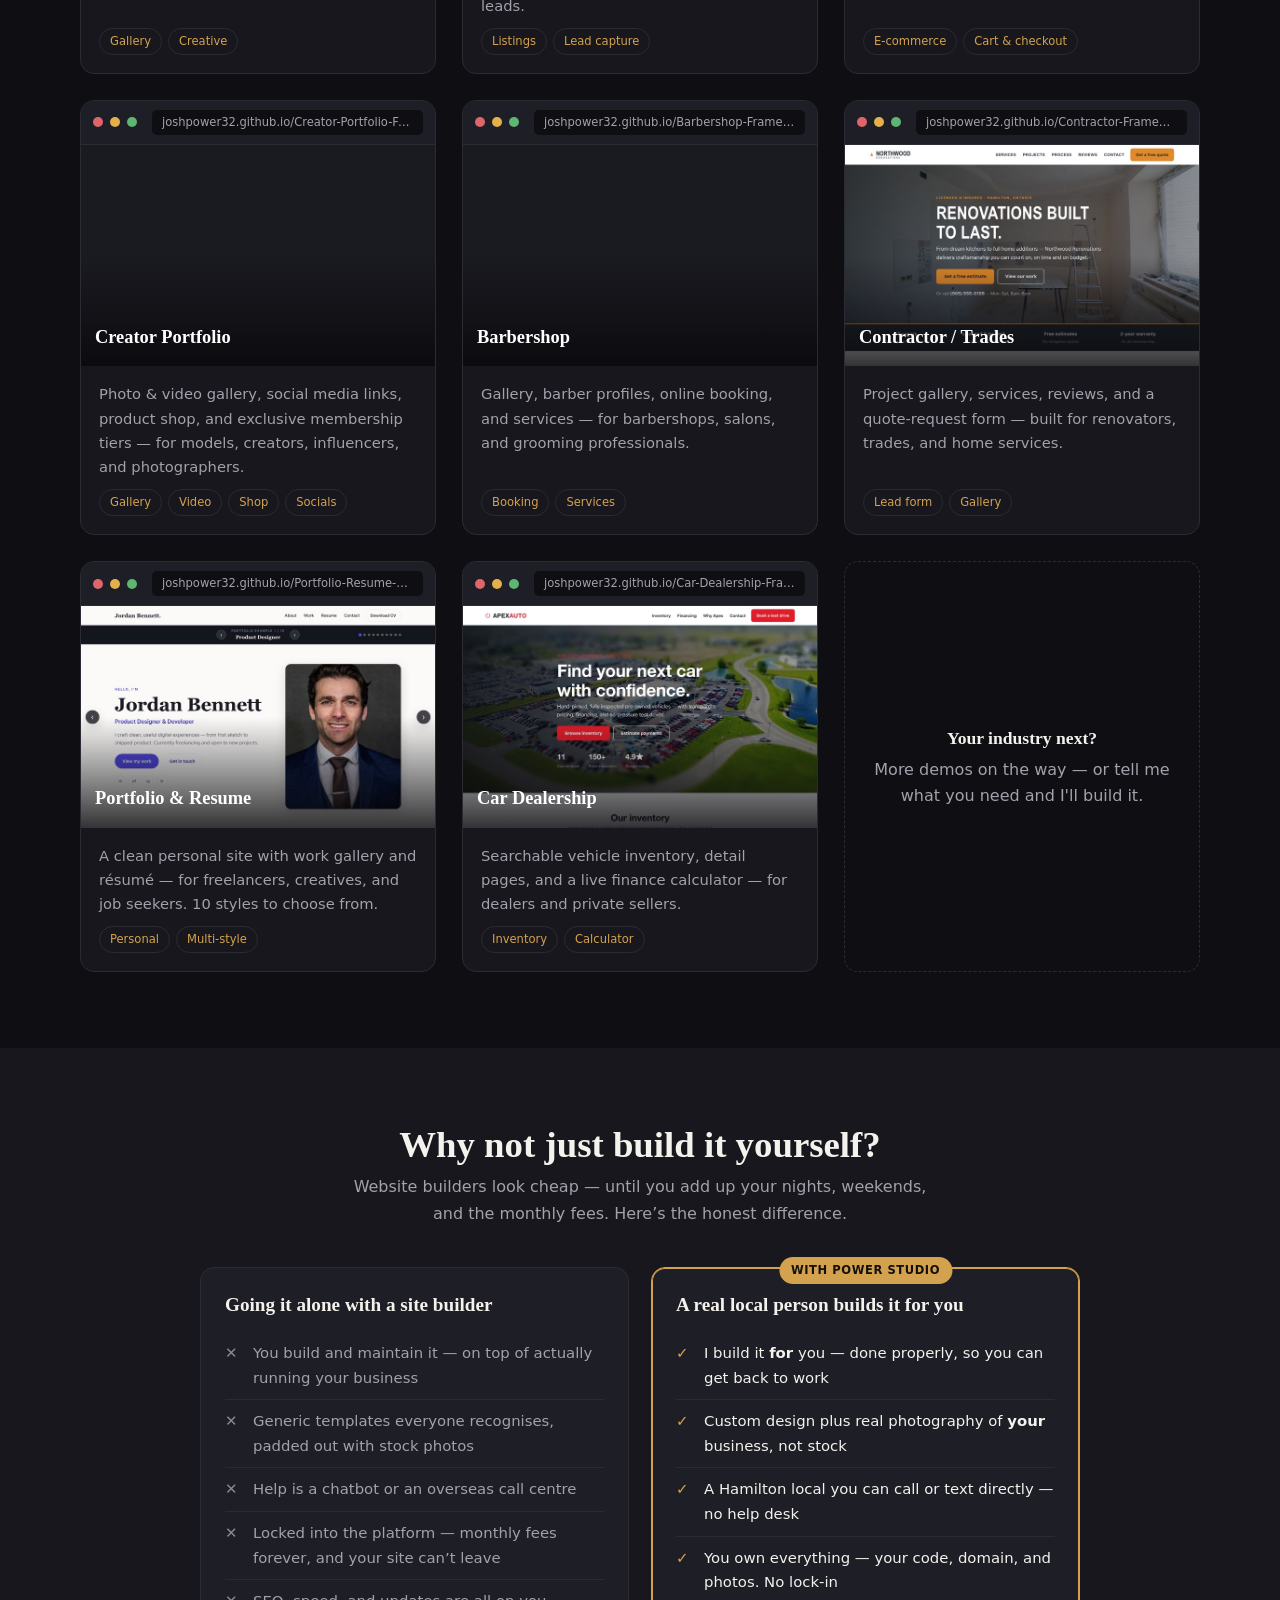
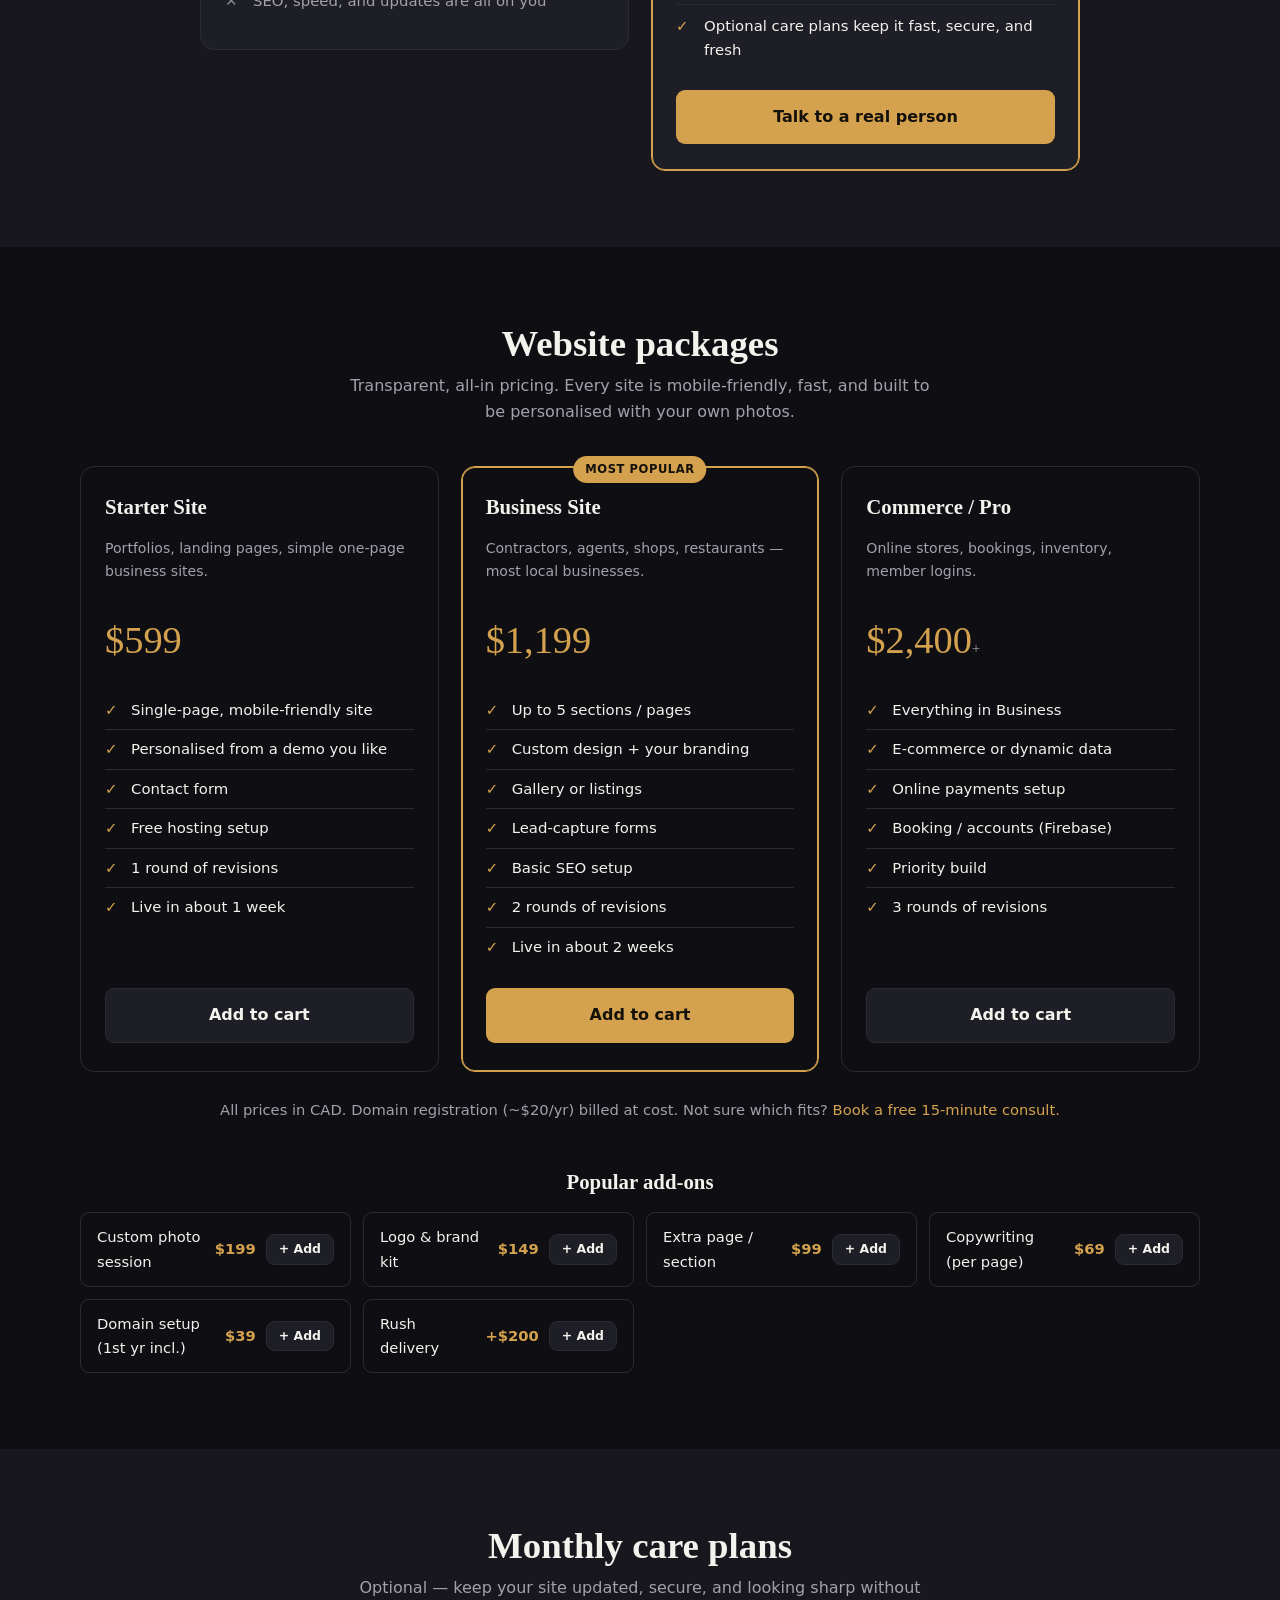
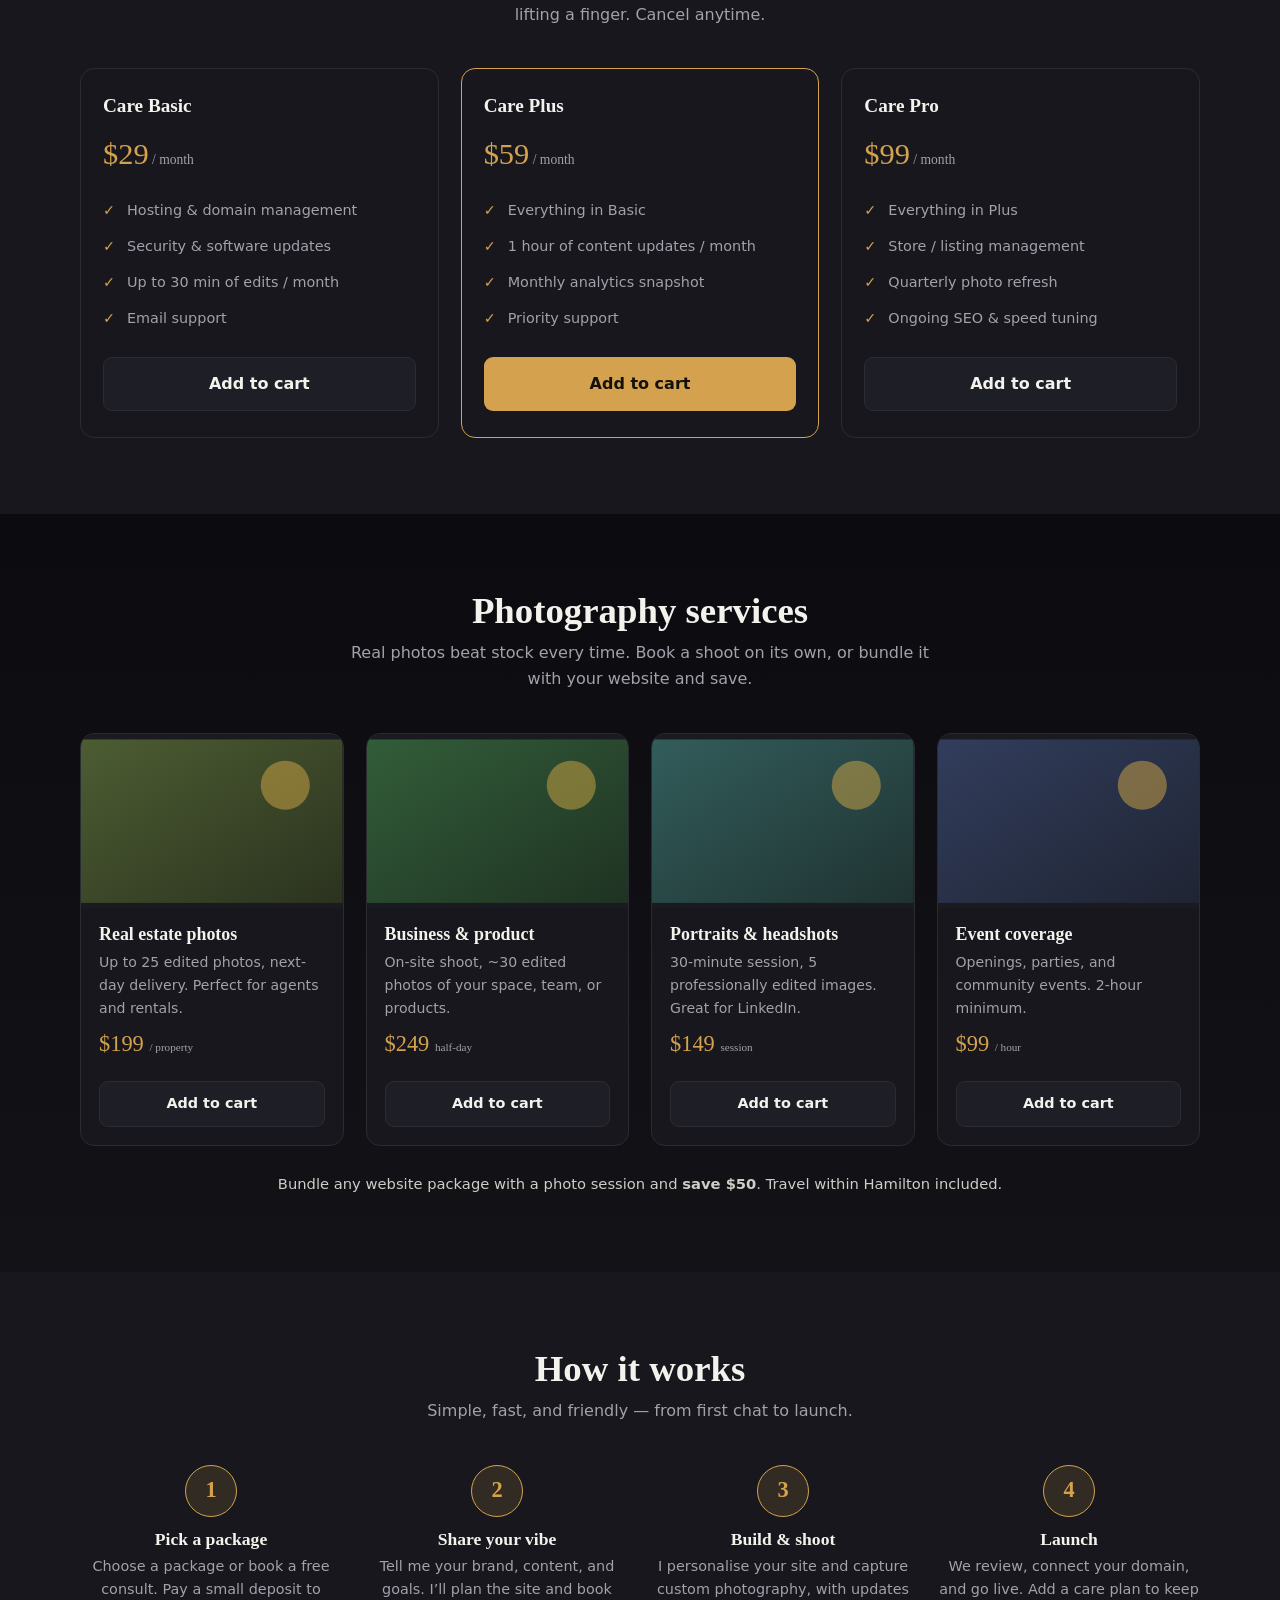
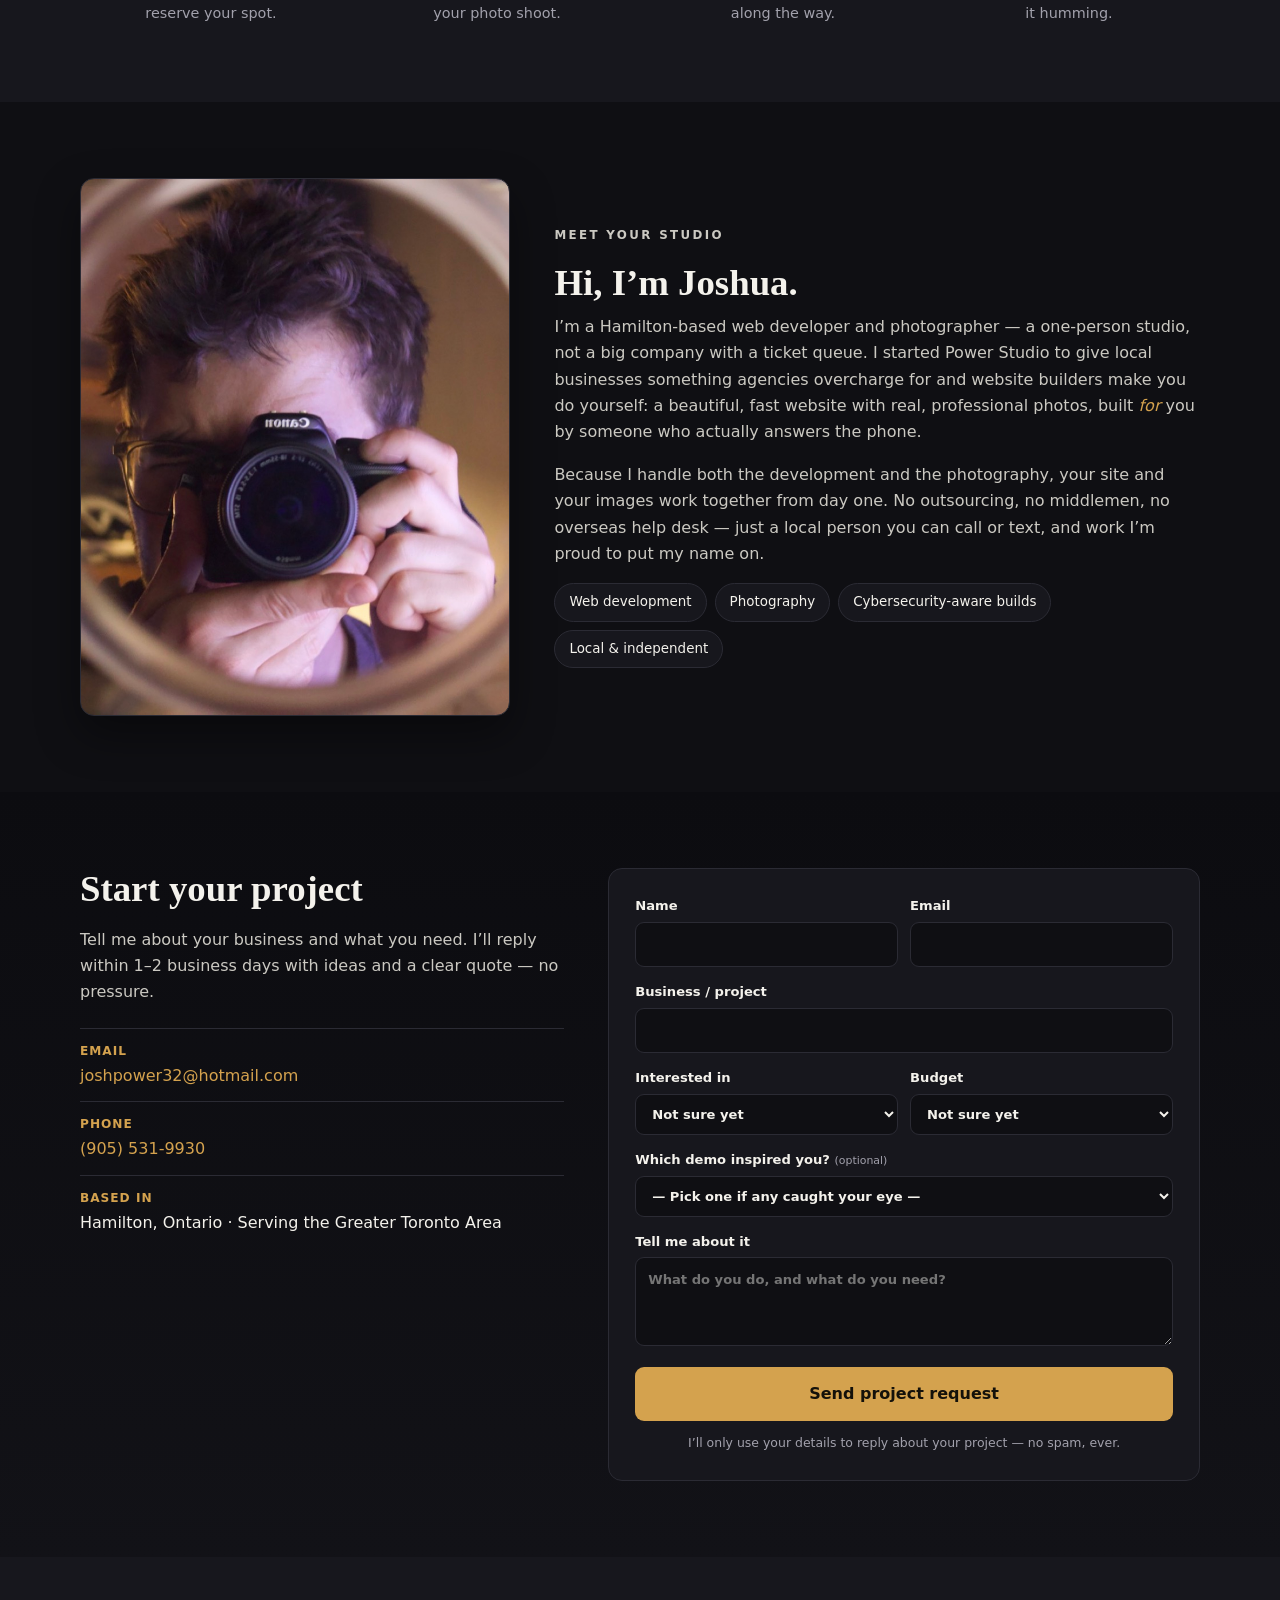
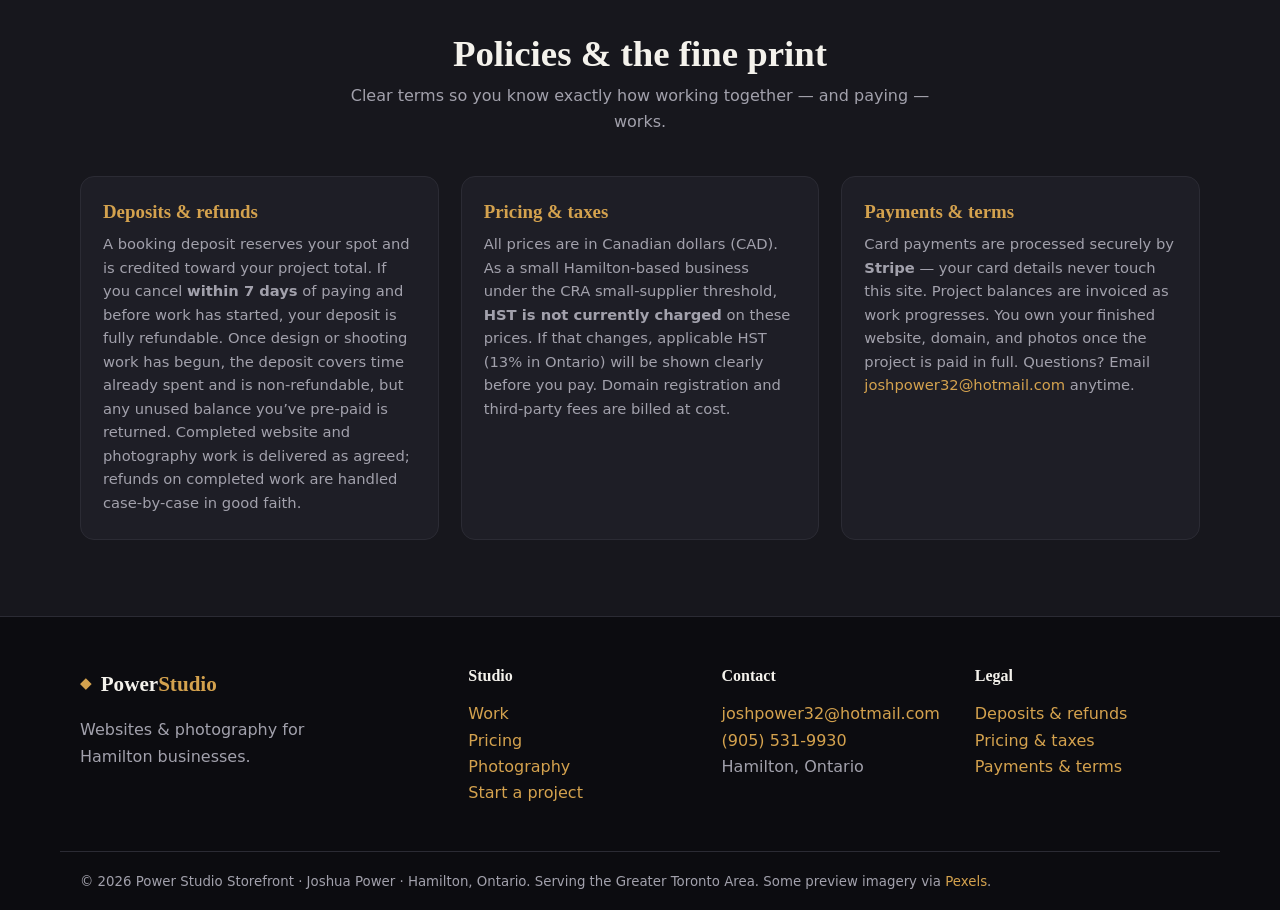
==== commit e6c3c306: "feat: add gold cart drawer with smart checkout logic - Cart icon + badge in nav (always visible, hid" ====
--- a/index.html
+++ b/index.html
@@ -49,6 +49,11 @@
                 <a href="#contact">Contact</a>
             </nav>
             <a class="btn btn-primary btn-sm header-cta" href="#contact">Start a project</a>
+            <button class="cart-btn" id="cartBtn" aria-label="View cart">
+                <svg class="cart-icon" width="20" height="20" viewBox="0 0 24 24" fill="none" stroke="currentColor" stroke-width="2" stroke-linecap="round" stroke-linejoin="round" aria-hidden="true"><circle cx="9" cy="21" r="1"/><circle cx="20" cy="21" r="1"/><path d="M1 1h4l2.68 13.39a2 2 0 001.99 1.61h9.72a2 2 0 001.99-1.61L23 6H6"/></svg>
+                <span class="cart-btn-label">Cart</span>
+                <span class="cart-badge" id="cartBadge" hidden>0</span>
+            </button>
         </div>
     </header>
 
@@ -298,6 +303,29 @@
     <!-- ===== Toast ===== -->
     <div class="toast" id="toast" hidden></div>
 
+    <!-- ===== Cart drawer ===== -->
+    <div class="cart-overlay" id="cartOverlay" aria-hidden="true"></div>
+    <aside class="cart-drawer" id="cartDrawer" aria-label="Your cart" aria-hidden="true">
+        <div class="cart-header">
+            <h2 class="cart-title">Your cart</h2>
+            <button class="icon-btn cart-close" id="cartClose" aria-label="Close cart">&times;</button>
+        </div>
+        <div class="cart-body">
+            <div class="cart-empty" id="cartEmpty">
+                <span class="cart-empty-icon">◆</span>
+                <p>Your cart is empty</p>
+                <p class="muted">Add a website package, photography session, add-on, or care plan below.</p>
+            </div>
+            <ul class="cart-item-list" id="cartItemList"></ul>
+        </div>
+        <div class="cart-footer" id="cartFooter" hidden>
+            <div class="cart-totals" id="cartTotals"></div>
+            <button class="btn btn-primary btn-block" id="cartCheckoutBtn" data-mode="deposit">Reserve — pay $99 deposit</button>
+            <p class="cart-checkout-note" id="cartCheckoutNote"></p>
+            <p class="co-or">Questions? <a href="#contact" id="cartConsultLink">Book a free 15-min consult →</a></p>
+        </div>
+    </aside>
+
     <script src="app.js" defer></script>
 </body>
 </html>
--- a/styles.css
+++ b/styles.css
@@ -243,10 +243,232 @@
 .toast { position: fixed; left: 50%; bottom: 26px; transform: translateX(-50%) translateY(20px); background: var(--brand); color: #14110a; font-weight: 600; padding: 12px 22px; border-radius: var(--radius-sm); font-size: .93rem; z-index: 200; opacity: 0; transition: opacity .2s ease, transform .2s ease; box-shadow: var(--shadow-md); }
 .toast.show { opacity: 1; transform: translateX(-50%) translateY(0); }
 
+/* ---------- Cart button (nav) ---------- */
+.cart-btn {
+    position: relative;
+    display: flex;
+    align-items: center;
+    gap: 7px;
+    background: none;
+    border: 1px solid var(--line);
+    border-radius: var(--radius-sm);
+    padding: 8px 14px;
+    color: var(--ink);
+    font: inherit;
+    font-size: .88rem;
+    font-weight: 600;
+    cursor: pointer;
+    transition: border-color .15s ease, color .15s ease, background .15s ease;
+    white-space: nowrap;
+    flex-shrink: 0;
+}
+.cart-btn:hover { border-color: var(--brand); color: var(--brand); background: var(--brand-soft); }
+.cart-btn.pulse { animation: cart-pulse .35s ease; }
+@keyframes cart-pulse {
+    0%   { transform: scale(1); }
+    40%  { transform: scale(1.12); border-color: var(--brand); color: var(--brand); }
+    100% { transform: scale(1); }
+}
+.cart-icon { flex-shrink: 0; }
+.cart-badge {
+    position: absolute;
+    top: -7px;
+    right: -7px;
+    min-width: 19px;
+    height: 19px;
+    background: var(--brand);
+    color: #14110a;
+    border-radius: 999px;
+    font-size: .65rem;
+    font-weight: 800;
+    display: flex;
+    align-items: center;
+    justify-content: center;
+    padding: 0 4px;
+    line-height: 1;
+    pointer-events: none;
+}
+
+/* ---------- Cart overlay ---------- */
+.cart-overlay {
+    position: fixed;
+    inset: 0;
+    z-index: 100;
+    background: rgba(0, 0, 0, .6);
+    backdrop-filter: blur(2px);
+    opacity: 0;
+    pointer-events: none;
+    transition: opacity .28s ease;
+}
+.cart-overlay.open { opacity: 1; pointer-events: auto; }
+
+/* ---------- Cart drawer ---------- */
+.cart-drawer {
+    position: fixed;
+    top: 0;
+    right: 0;
+    bottom: 0;
+    width: min(420px, 100vw);
+    z-index: 110;
+    background: var(--surface);
+    border-left: 2px solid var(--brand);
+    display: flex;
+    flex-direction: column;
+    transform: translateX(100%);
+    transition: transform .3s cubic-bezier(.4, 0, .2, 1);
+    box-shadow: -12px 0 40px rgba(0, 0, 0, .5);
+}
+.cart-drawer.open { transform: translateX(0); }
+
+.cart-header {
+    display: flex;
+    align-items: center;
+    justify-content: space-between;
+    padding: 22px 22px 18px;
+    border-bottom: 1px solid var(--line);
+    flex-shrink: 0;
+}
+.cart-title {
+    font-family: var(--font-head);
+    font-size: 1.35rem;
+    margin: 0;
+    color: var(--ink);
+}
+.cart-close { font-size: 1.9rem; padding: 2px 6px; }
+
+/* ---------- Cart body (scrollable) ---------- */
+.cart-body {
+    flex: 1;
+    overflow-y: auto;
+    padding: 8px 0;
+}
+.cart-empty {
+    display: flex;
+    flex-direction: column;
+    align-items: center;
+    text-align: center;
+    padding: 52px 28px;
+    gap: 10px;
+}
+.cart-empty-icon {
+    font-size: 2rem;
+    color: var(--brand);
+    opacity: .5;
+}
+.cart-empty p { margin: 0; font-size: .94rem; color: var(--ink); }
+.cart-empty .muted { font-size: .84rem; max-width: 280px; }
+
+/* ---------- Cart item rows ---------- */
+.cart-item-list {
+    list-style: none;
+    padding: 0;
+    margin: 0;
+}
+.cart-item {
+    display: flex;
+    align-items: flex-start;
+    gap: 12px;
+    padding: 16px 22px;
+    border-bottom: 1px solid var(--line);
+    transition: background .12s ease;
+}
+.cart-item:hover { background: var(--tint); }
+.cart-item-info {
+    flex: 1;
+    display: flex;
+    flex-direction: column;
+    gap: 3px;
+}
+.cart-item-label {
+    font-size: .68rem;
+    text-transform: uppercase;
+    letter-spacing: .1em;
+    color: var(--brand);
+    font-weight: 700;
+}
+.cart-item-name {
+    font-size: .96rem;
+    color: var(--ink);
+    font-weight: 600;
+    line-height: 1.3;
+}
+.cart-item-price {
+    font-family: var(--font-head);
+    font-size: 1.05rem;
+    color: var(--brand);
+    margin-top: 4px;
+}
+.cart-item-price small { font-size: .72rem; color: var(--muted); font-family: var(--font-body); }
+.cart-remove {
+    background: none;
+    border: 1px solid transparent;
+    border-radius: 50%;
+    width: 28px;
+    height: 28px;
+    display: flex;
+    align-items: center;
+    justify-content: center;
+    font-size: 1.25rem;
+    line-height: 1;
+    color: var(--muted);
+    cursor: pointer;
+    flex-shrink: 0;
+    margin-top: 1px;
+    transition: color .12s ease, border-color .12s ease, background .12s ease;
+}
+.cart-remove:hover { color: #e05560; border-color: #e05560; background: rgba(224,85,96,.1); }
+
+/* ---------- Cart footer ---------- */
+.cart-footer {
+    border-top: 1px solid var(--line);
+    padding: 20px 22px 24px;
+    flex-shrink: 0;
+    display: flex;
+    flex-direction: column;
+    gap: 14px;
+    background: var(--surface);
+}
+.cart-totals { display: flex; flex-direction: column; gap: 6px; }
+.cart-total-row {
+    display: flex;
+    justify-content: space-between;
+    align-items: baseline;
+    font-size: .9rem;
+    color: var(--muted);
+}
+.cart-total-row span:last-child { font-family: var(--font-head); color: var(--ink); font-size: 1rem; }
+.cart-grand-total {
+    display: flex;
+    justify-content: space-between;
+    align-items: baseline;
+    border-top: 1px solid var(--line);
+    padding-top: 10px;
+    margin-top: 4px;
+    font-weight: 700;
+    font-size: .95rem;
+    color: var(--ink);
+}
+.cart-grand-total span:last-child { font-family: var(--font-head); color: var(--brand); font-size: 1.3rem; }
+.cart-care-row { font-style: italic; }
+.cart-care-row span:last-child { font-size: .88rem; }
+.cart-checkout-note {
+    text-align: center;
+    font-size: .78rem;
+    color: var(--muted);
+    margin: 0;
+}
+
+/* ---------- Cart checkout modal extras ---------- */
+.co-deposit-b { color: var(--brand); font-family: var(--font-head); font-size: 1.3rem; }
+.co-care-line { opacity: .75; font-style: italic; }
+.co-care-tag { font-size: .72rem; color: var(--muted); font-style: normal; }
+
 /* ---------- Responsive ---------- */
 @media (max-width: 900px) {
     .nav-toggle { display: block; }
     .header-cta { display: none; }
+    .cart-btn-label { display: none; }
+    .cart-btn { padding: 8px 10px; }
     .nav-links { position: absolute; top: 70px; left: 0; right: 0; flex-direction: column; gap: 0; background: var(--surface); border-bottom: 1px solid var(--line); margin: 0; padding: 6px 0; transform: scaleY(0); transform-origin: top; transition: transform .18s ease; box-shadow: var(--shadow-md); }
     .nav-links.open { transform: scaleY(1); }
     .nav-links a { padding: 13px 20px; border-top: 1px solid var(--line); }
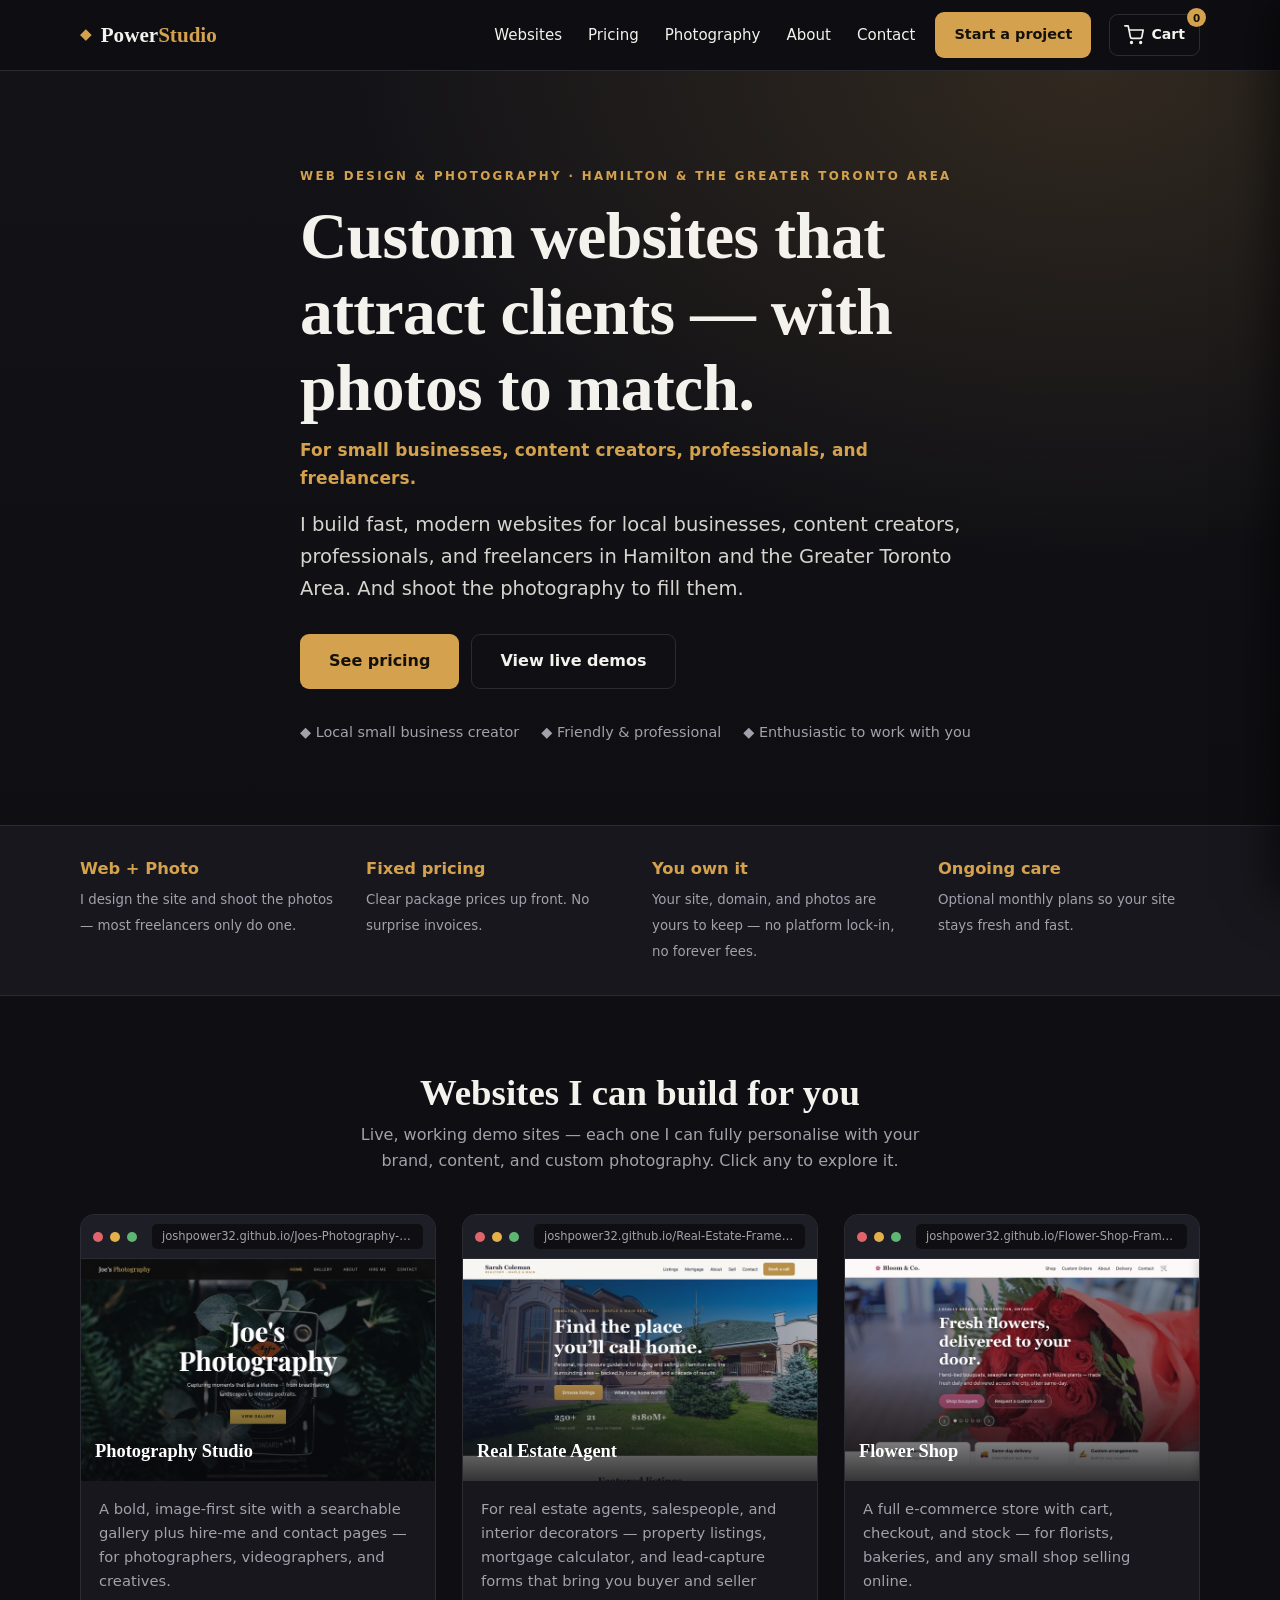
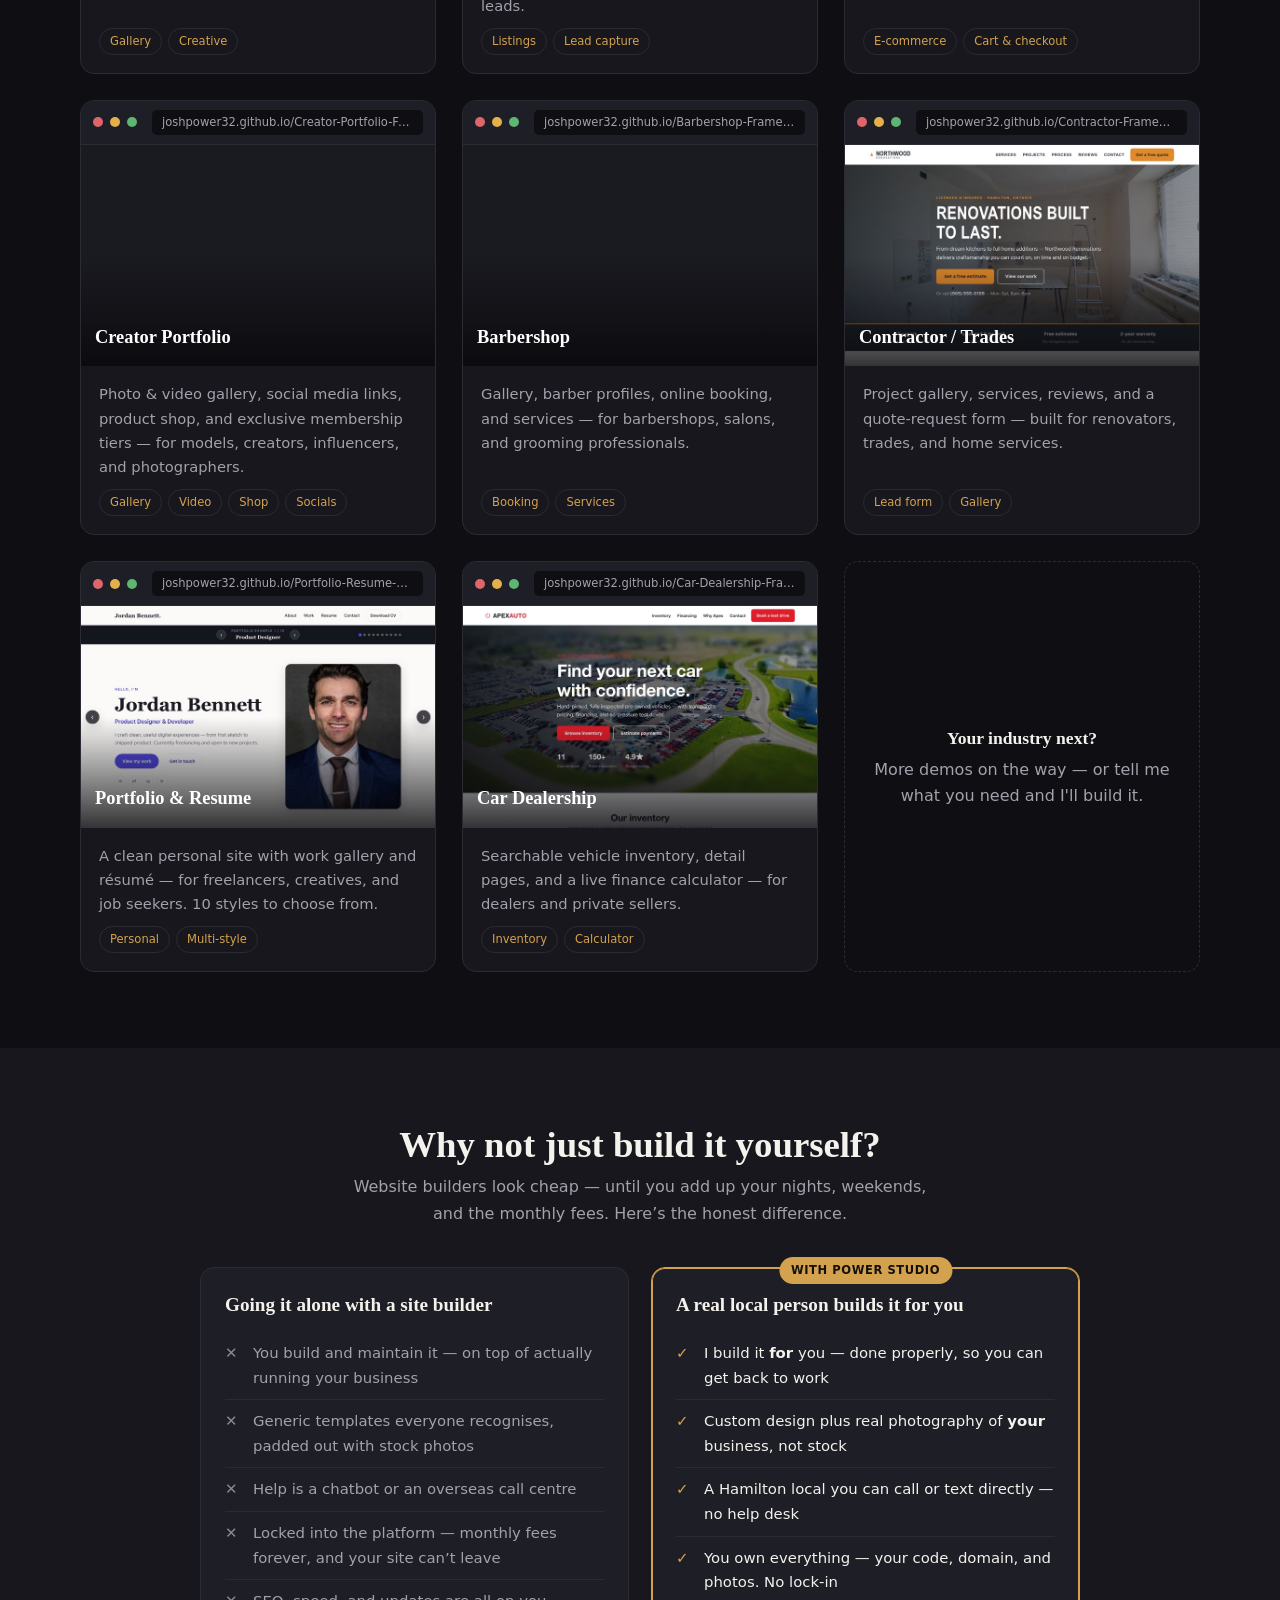
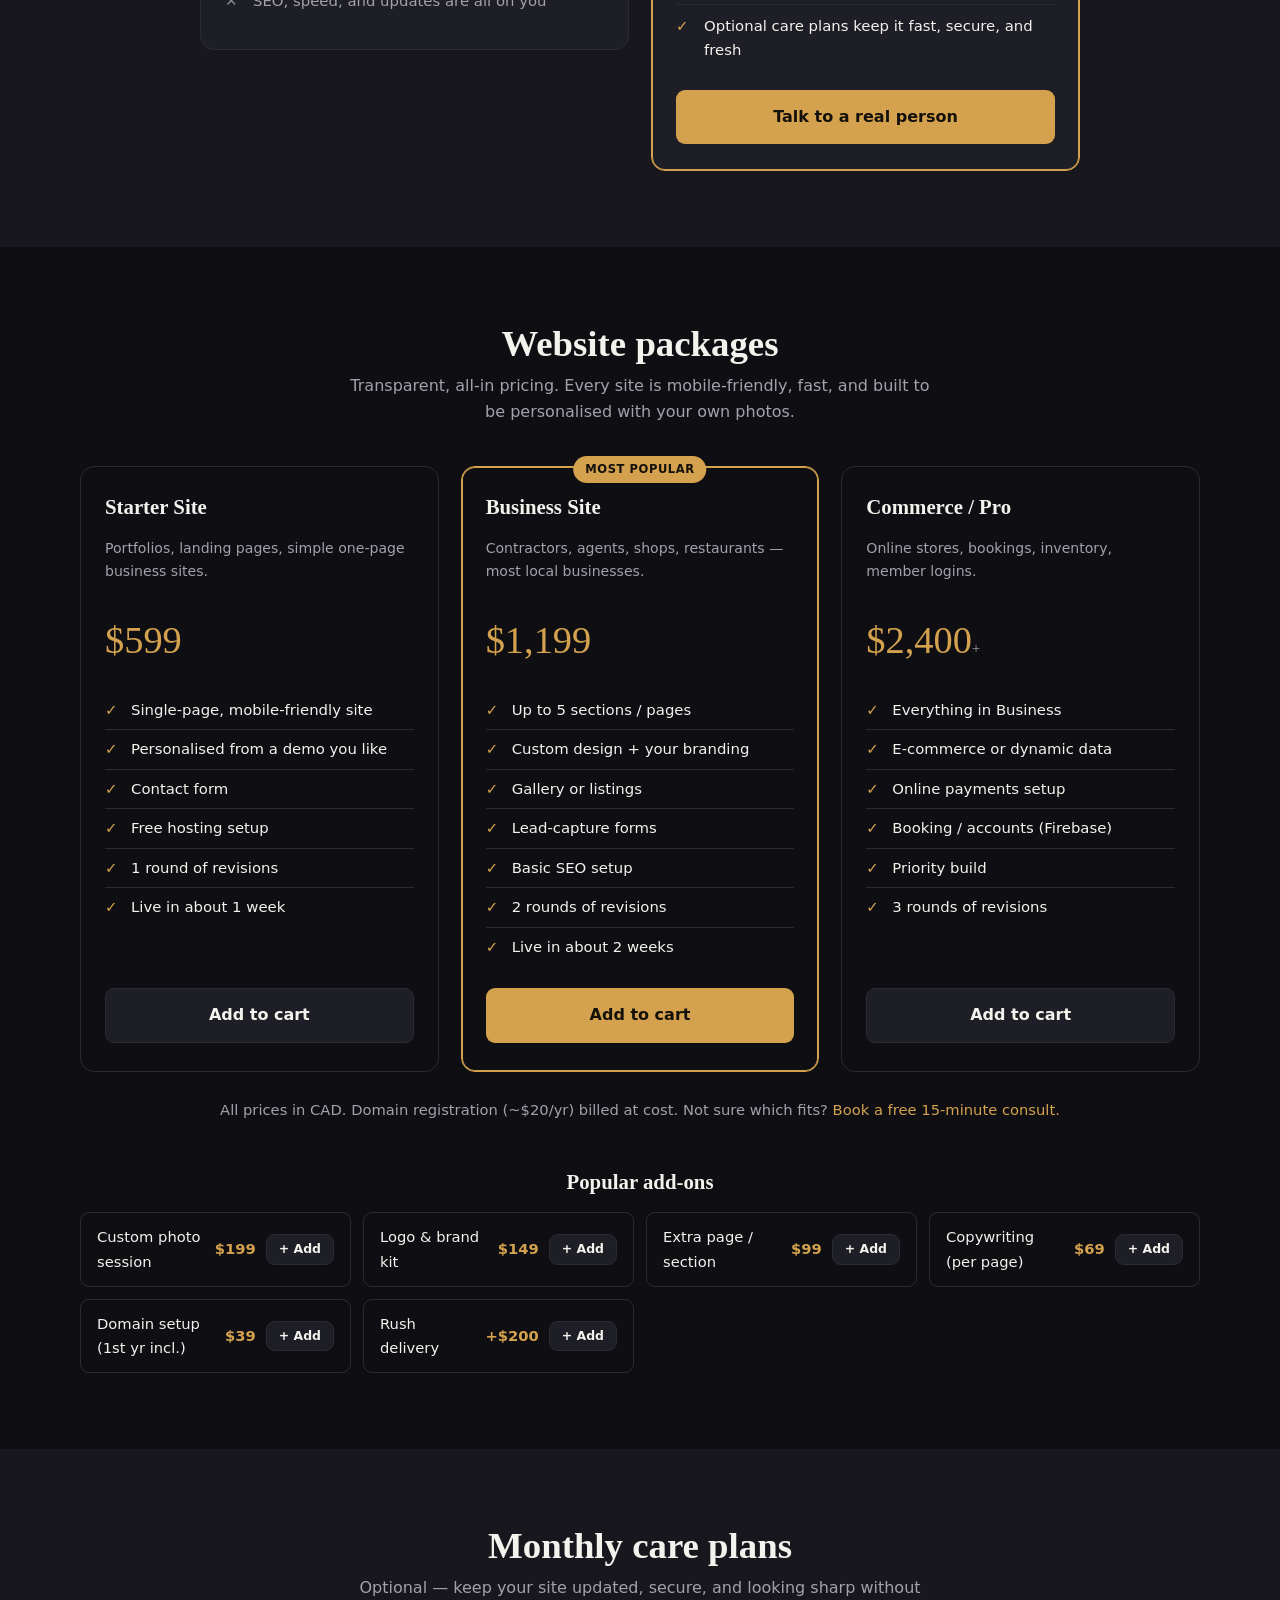
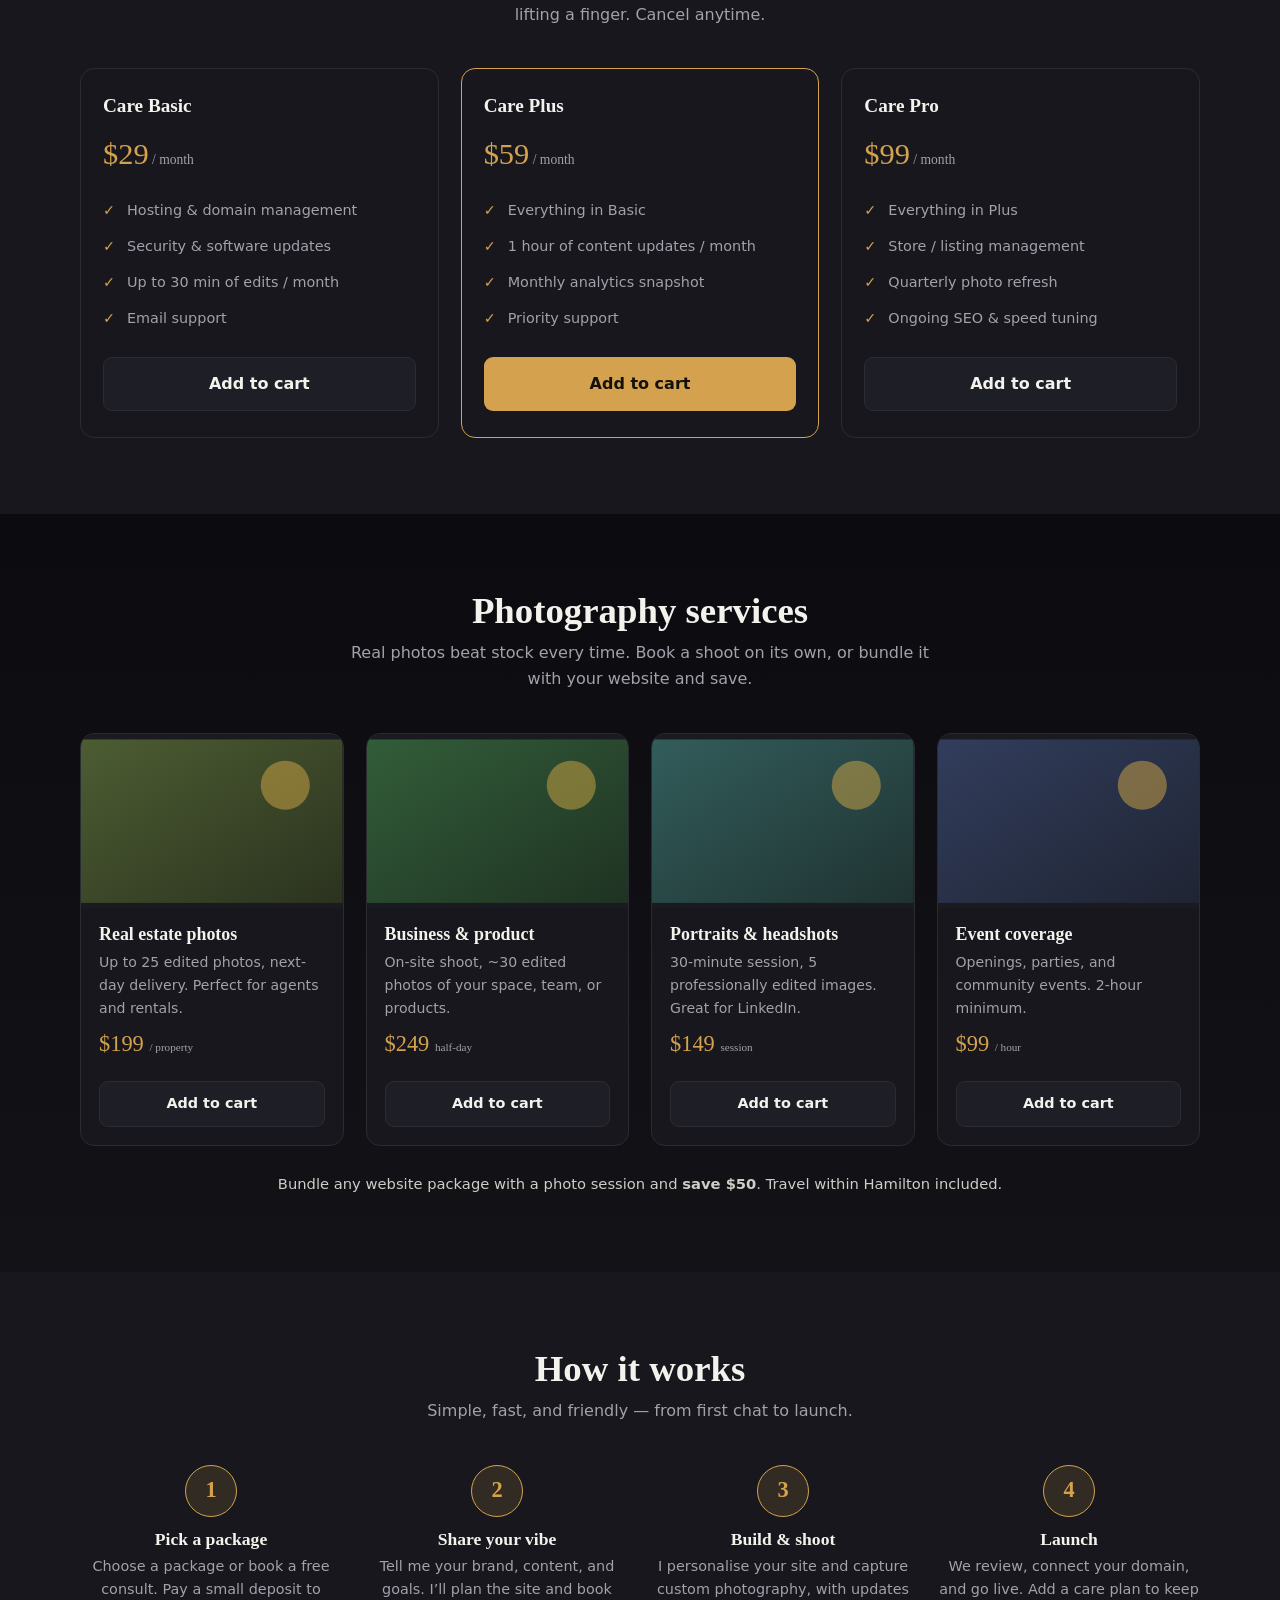
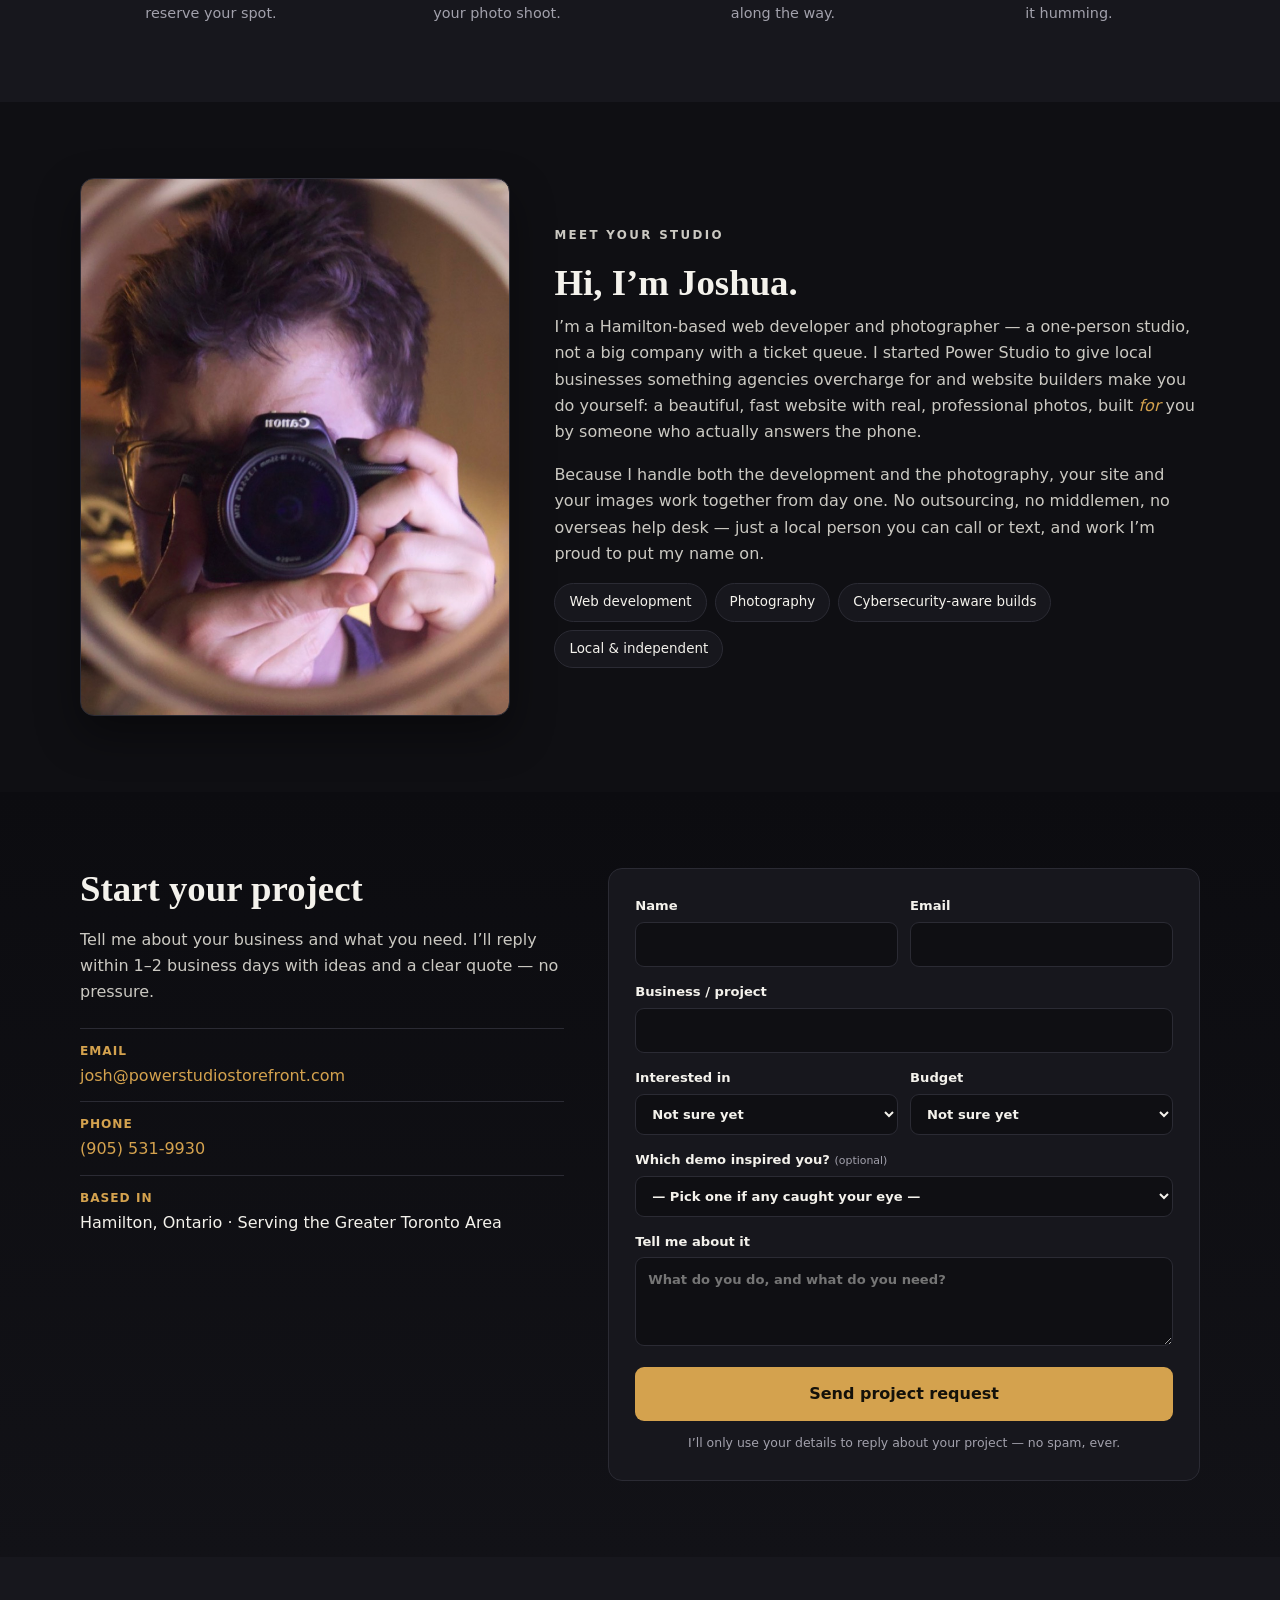
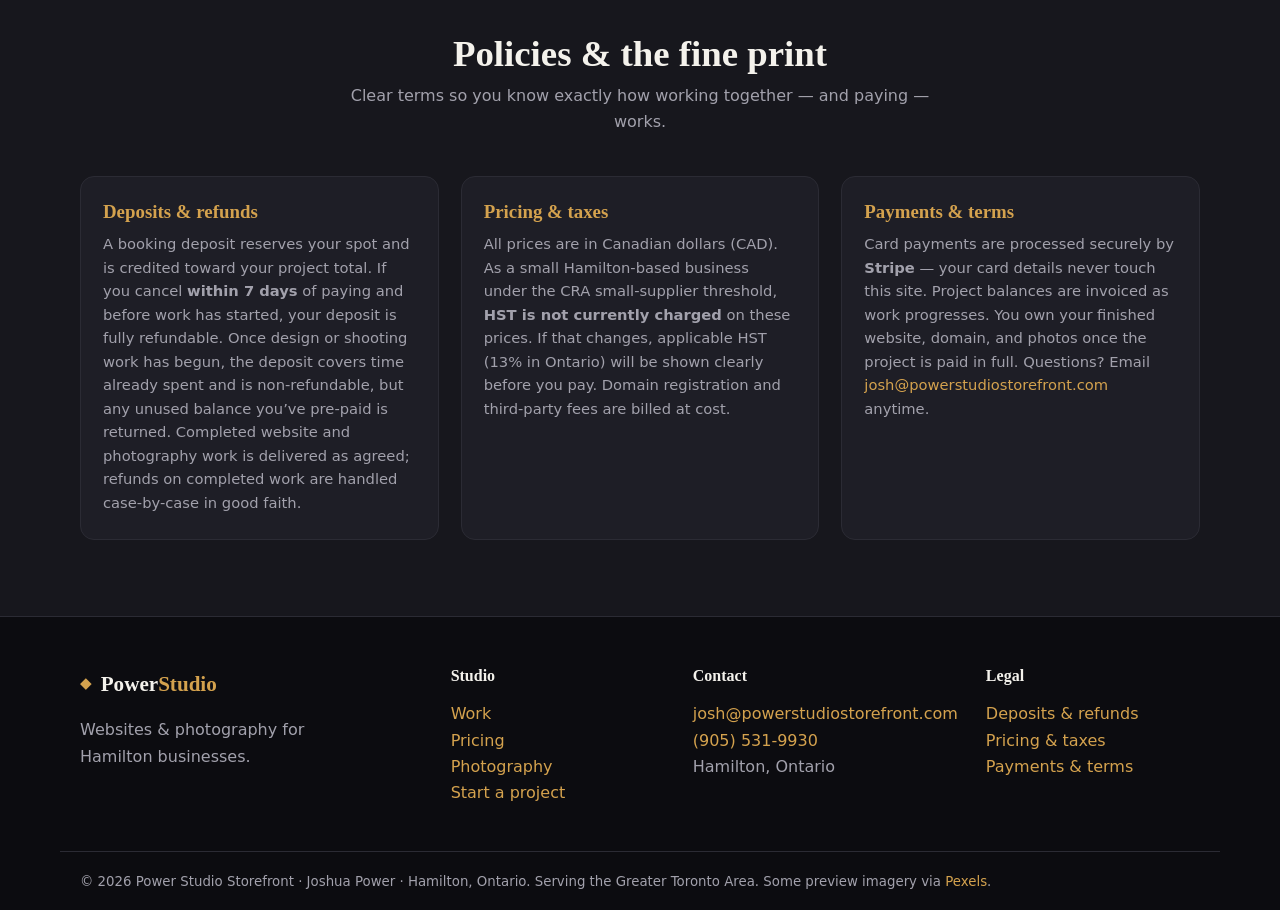
==== commit cff39ca7: "Switch contact email to professional josh@powerstudiostorefront.com Replaces personal Hotmail addres" ====
--- a/index.html
+++ b/index.html
@@ -210,7 +210,7 @@
                 <h2>Start your project</h2>
                 <p>Tell me about your business and what you need. I’ll reply within 1–2 business days with ideas and a clear quote — no pressure.</p>
                 <ul class="contact-list">
-                    <li><b>Email</b><a href="mailto:joshpower32@hotmail.com">joshpower32@hotmail.com</a></li>
+                    <li><b>Email</b><a href="mailto:josh@powerstudiostorefront.com">josh@powerstudiostorefront.com</a></li>
                     <li><b>Phone</b><a href="tel:+19055319930">(905) 531-9930</a></li>
                     <li><b>Based in</b>Hamilton, Ontario · Serving the Greater Toronto Area</li>
                 </ul>
@@ -270,7 +270,7 @@
                 </div>
                 <div class="policy-card">
                     <h3>Payments &amp; terms</h3>
-                    <p>Card payments are processed securely by <b>Stripe</b> — your card details never touch this site. Project balances are invoiced as work progresses. You own your finished website, domain, and photos once the project is paid in full. Questions? Email <a href="mailto:joshpower32@hotmail.com">joshpower32@hotmail.com</a> anytime.</p>
+                    <p>Card payments are processed securely by <b>Stripe</b> — your card details never touch this site. Project balances are invoiced as work progresses. You own your finished website, domain, and photos once the project is paid in full. Questions? Email <a href="mailto:josh@powerstudiostorefront.com">josh@powerstudiostorefront.com</a> anytime.</p>
                 </div>
             </div>
         </div>
@@ -284,7 +284,7 @@
                 <p class="muted">Websites &amp; photography for<br>Hamilton businesses.</p>
             </div>
             <div><h4>Studio</h4><p class="muted"><a href="#work">Work</a><br><a href="#pricing">Pricing</a><br><a href="#photography">Photography</a><br><a href="#contact">Start a project</a></p></div>
-            <div><h4>Contact</h4><p class="muted"><a href="mailto:joshpower32@hotmail.com">joshpower32@hotmail.com</a><br><a href="tel:+19055319930">(905) 531-9930</a><br>Hamilton, Ontario</p></div>
+            <div><h4>Contact</h4><p class="muted"><a href="mailto:josh@powerstudiostorefront.com">josh@powerstudiostorefront.com</a><br><a href="tel:+19055319930">(905) 531-9930</a><br>Hamilton, Ontario</p></div>
             <div><h4>Legal</h4><p class="muted"><a href="#policies">Deposits &amp; refunds</a><br><a href="#policies">Pricing &amp; taxes</a><br><a href="#policies">Payments &amp; terms</a></p></div>
         </div>
         <div class="wrap footer-bottom">
--- a/styles.css
+++ b/styles.css
@@ -342,6 +342,7 @@
     overflow-y: auto;
     padding: 8px 0;
 }
+.cart-empty[hidden] { display: none !important; }
 .cart-empty {
     display: flex;
     flex-direction: column;
@@ -458,10 +459,21 @@
     margin: 0;
 }
 
+/* ---------- Bundle discount rows ---------- */
+.cart-discount-row { color: #6dbf7e !important; font-weight: 600; }
+.cart-discount-row span:last-child { color: #6dbf7e !important; font-family: var(--font-head); font-size: 1rem; }
+.cart-discount-row small { font-size: .72rem; color: #6dbf7e; opacity: .8; font-weight: 400; }
+.co-discount-line { color: #6dbf7e; font-weight: 600; }
+.co-discount-amt { color: #6dbf7e !important; font-family: var(--font-head); font-size: 1.05rem; }
+.co-discount-line small { font-size: .72rem; color: #6dbf7e; opacity: .8; font-weight: 400; }
+
 /* ---------- Cart checkout modal extras ---------- */
 .co-deposit-b { color: var(--brand); font-family: var(--font-head); font-size: 1.3rem; }
 .co-care-line { opacity: .75; font-style: italic; }
 .co-care-tag { font-size: .72rem; color: var(--muted); font-style: normal; }
+.co-contact-row { display: grid; grid-template-columns: 1fr 1fr; gap: 12px; margin: 16px 0 4px; }
+.co-contact-row .field { margin-bottom: 0; }
+.co-contact-row label { font-size: .8rem; }
 
 /* ---------- Responsive ---------- */
 @media (max-width: 900px) {
@@ -481,6 +493,7 @@
 }
 @media (max-width: 480px) {
     .field-row { grid-template-columns: 1fr; }
+    .co-contact-row { grid-template-columns: 1fr; }
     .strip-inner { grid-template-columns: 1fr; }
     .process-steps { grid-template-columns: 1fr; }
 }
